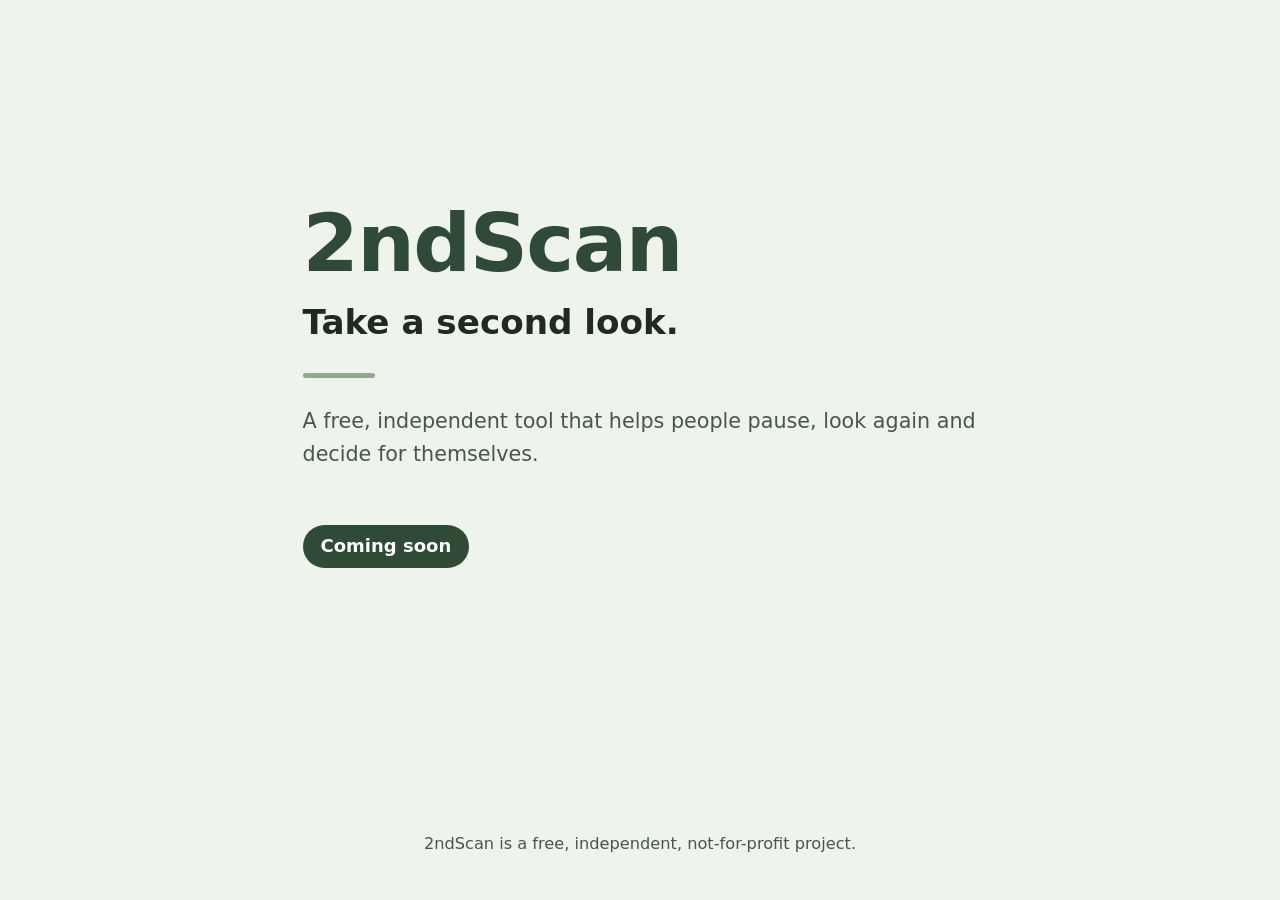
==== index.html @ 1ac36792 "Add 2ndScan holding page Simple accessible holding page, 404 page and GitHub Pages config (CNAME for" ====
<!doctype html>
<html lang="en">
<head>
  <meta charset="utf-8">
  <meta name="viewport" content="width=device-width, initial-scale=1">
  <title>2ndScan: Take a second look</title>
  <meta name="description" content="A free, independent tool that helps people pause, look again and decide for themselves.">
  <link rel="stylesheet" href="/assets/style.css">
</head>
<body>
  <main>
    <h1 class="brand">2ndScan</h1>
    <p class="tagline">Take a second look.</p>
    <p class="intro">A free, independent tool that helps people pause, look again and decide for themselves.</p>
    <p class="badge">Coming soon</p>
  </main>
  <footer>
    <p>2ndScan is a free, independent, not-for-profit project.</p>
  </footer>
</body>
</html>
---- assets/style.css ----
:root {
  --sage: #8fa98f;
  --sage-light: #eef3ec;
  --sage-dark: #2f4a35;
  --text: #1f2a22;
  --muted: #47574b;
}

* { box-sizing: border-box; }

html { font-size: 112.5%; }

body {
  margin: 0;
  min-height: 100vh;
  display: flex;
  flex-direction: column;
  background: var(--sage-light);
  color: var(--text);
  font-family: system-ui, -apple-system, "Segoe UI", Roboto, Helvetica, Arial, sans-serif;
  line-height: 1.6;
}

main {
  flex: 1;
  display: flex;
  flex-direction: column;
  justify-content: center;
  width: 100%;
  max-width: 40rem;
  margin: 0 auto;
  padding: 3rem 1.25rem;
}

.brand {
  margin: 0 0 0.5rem;
  font-size: clamp(2.75rem, 10vw, 4.5rem);
  line-height: 1.05;
  letter-spacing: -0.02em;
  color: var(--sage-dark);
}

.tagline {
  margin: 0 0 1.5rem;
  font-size: clamp(1.4rem, 5vw, 1.9rem);
  font-weight: 600;
  color: var(--text);
}

.tagline::after {
  content: "";
  display: block;
  width: 4rem;
  height: 0.3rem;
  margin-top: 1.25rem;
  border-radius: 1rem;
  background: var(--sage);
}

.intro { margin: 0 0 2rem; font-size: 1.15rem; color: var(--muted); }

.badge {
  display: inline-block;
  align-self: flex-start;
  padding: 0.4rem 1rem;
  border-radius: 2rem;
  background: var(--sage-dark);
  color: #fff;
  font-weight: 600;
}

a { color: var(--sage-dark); text-underline-offset: 0.2em; }
a:focus-visible { outline: 3px solid var(--sage-dark); outline-offset: 3px; }

footer {
  padding: 1.5rem 1.25rem;
  text-align: center;
  font-size: 0.9rem;
  color: var(--muted);
}
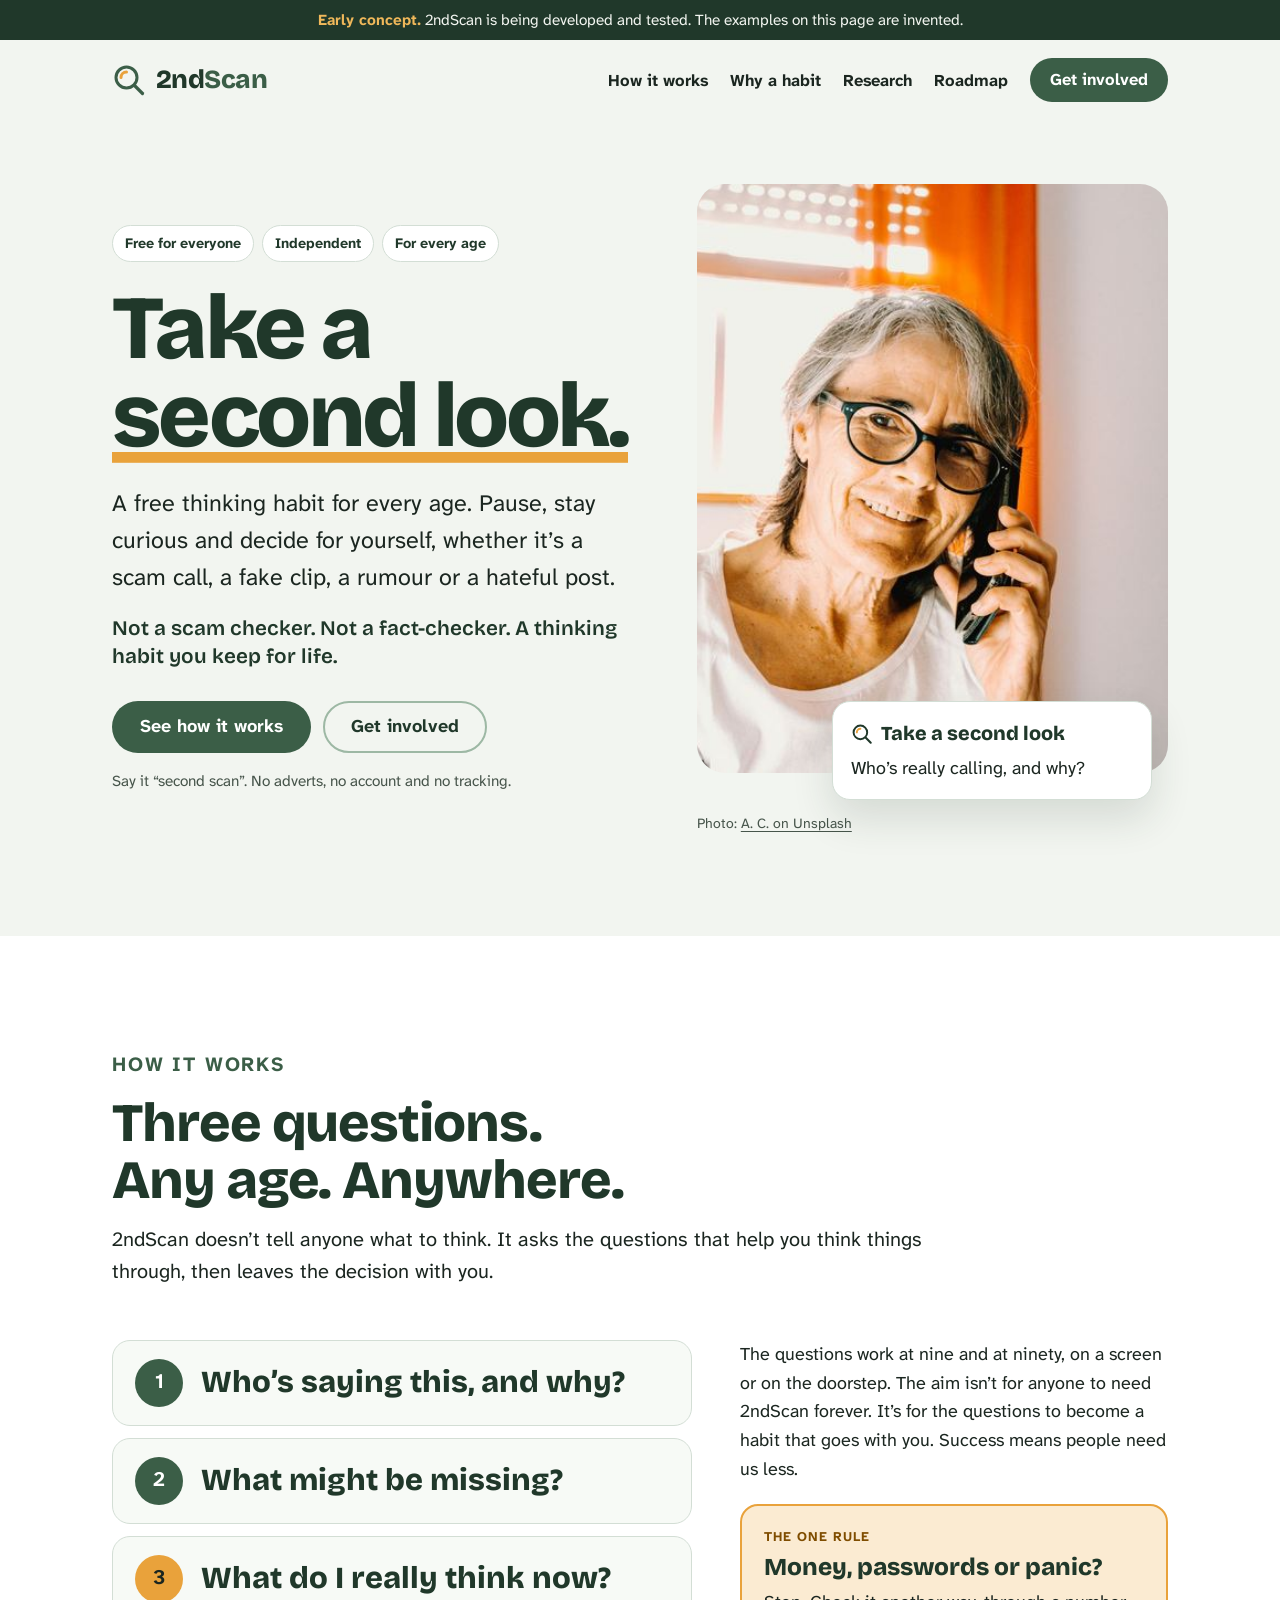
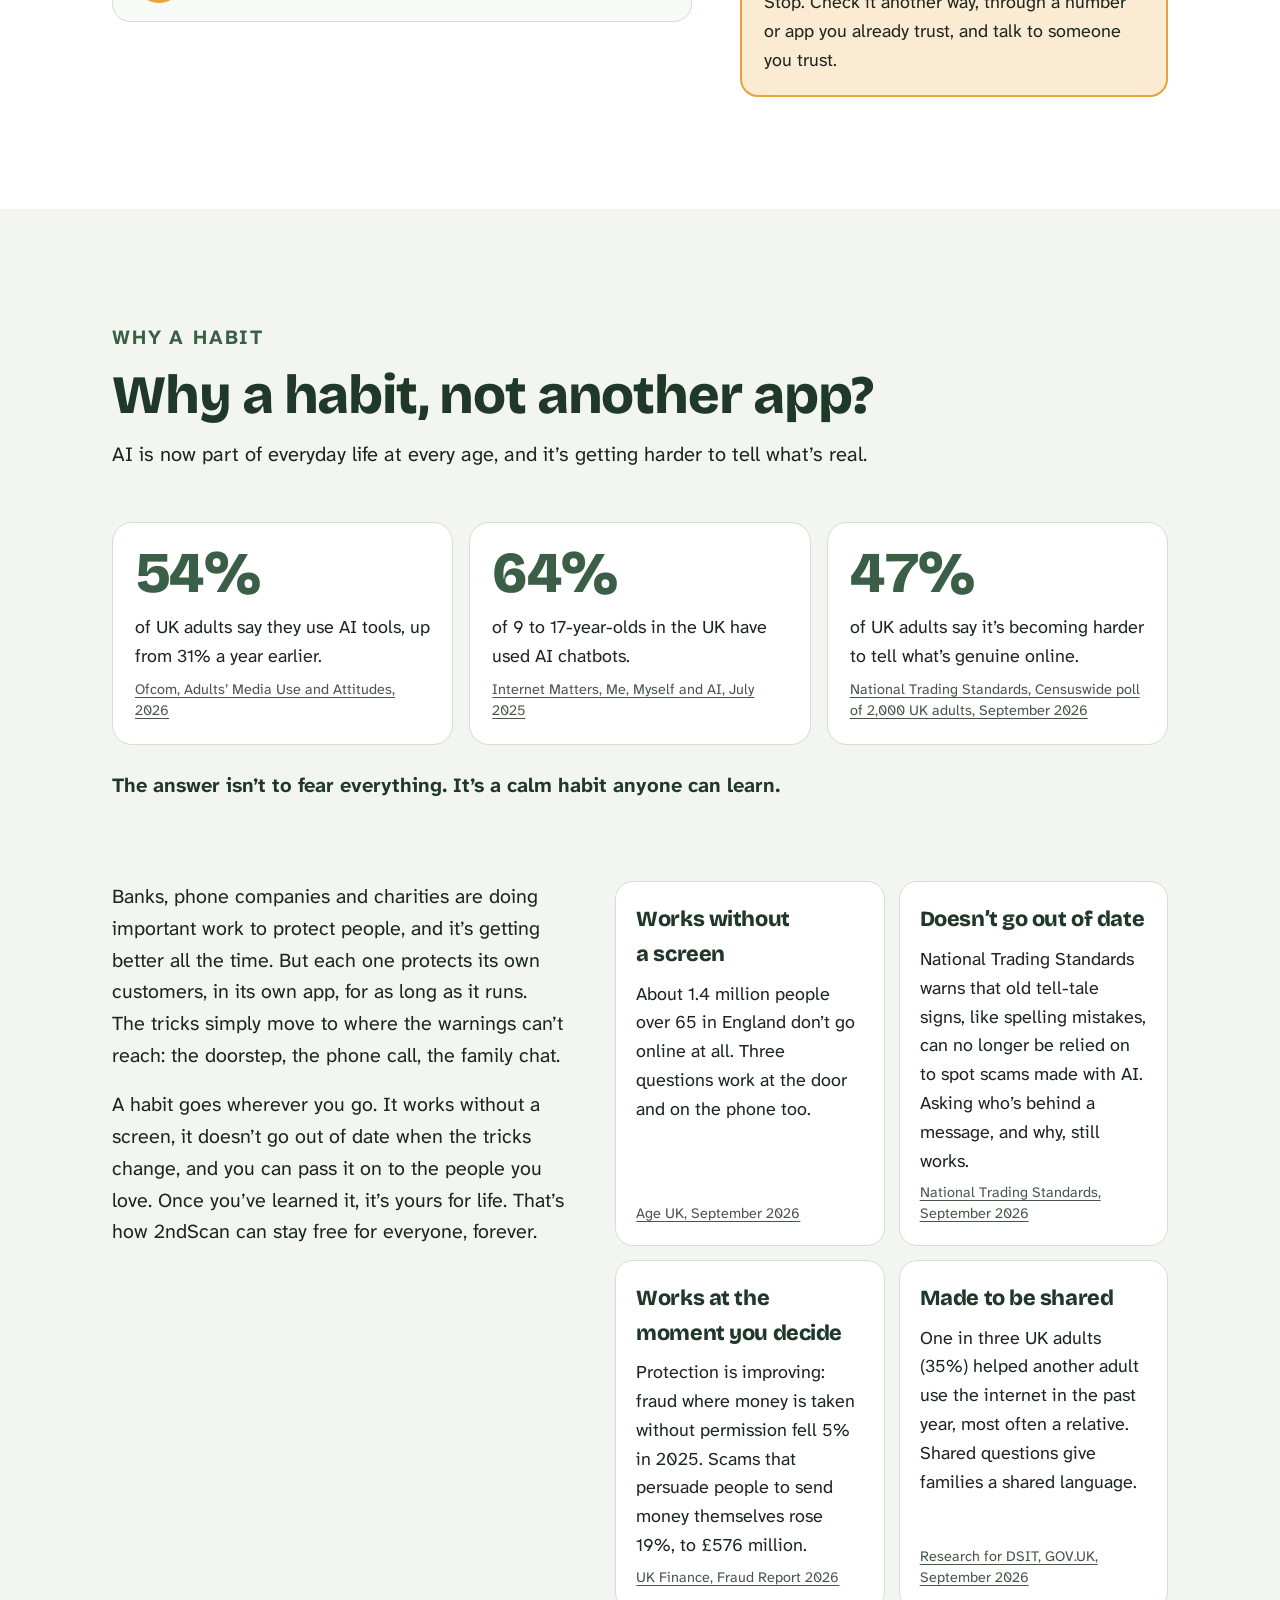
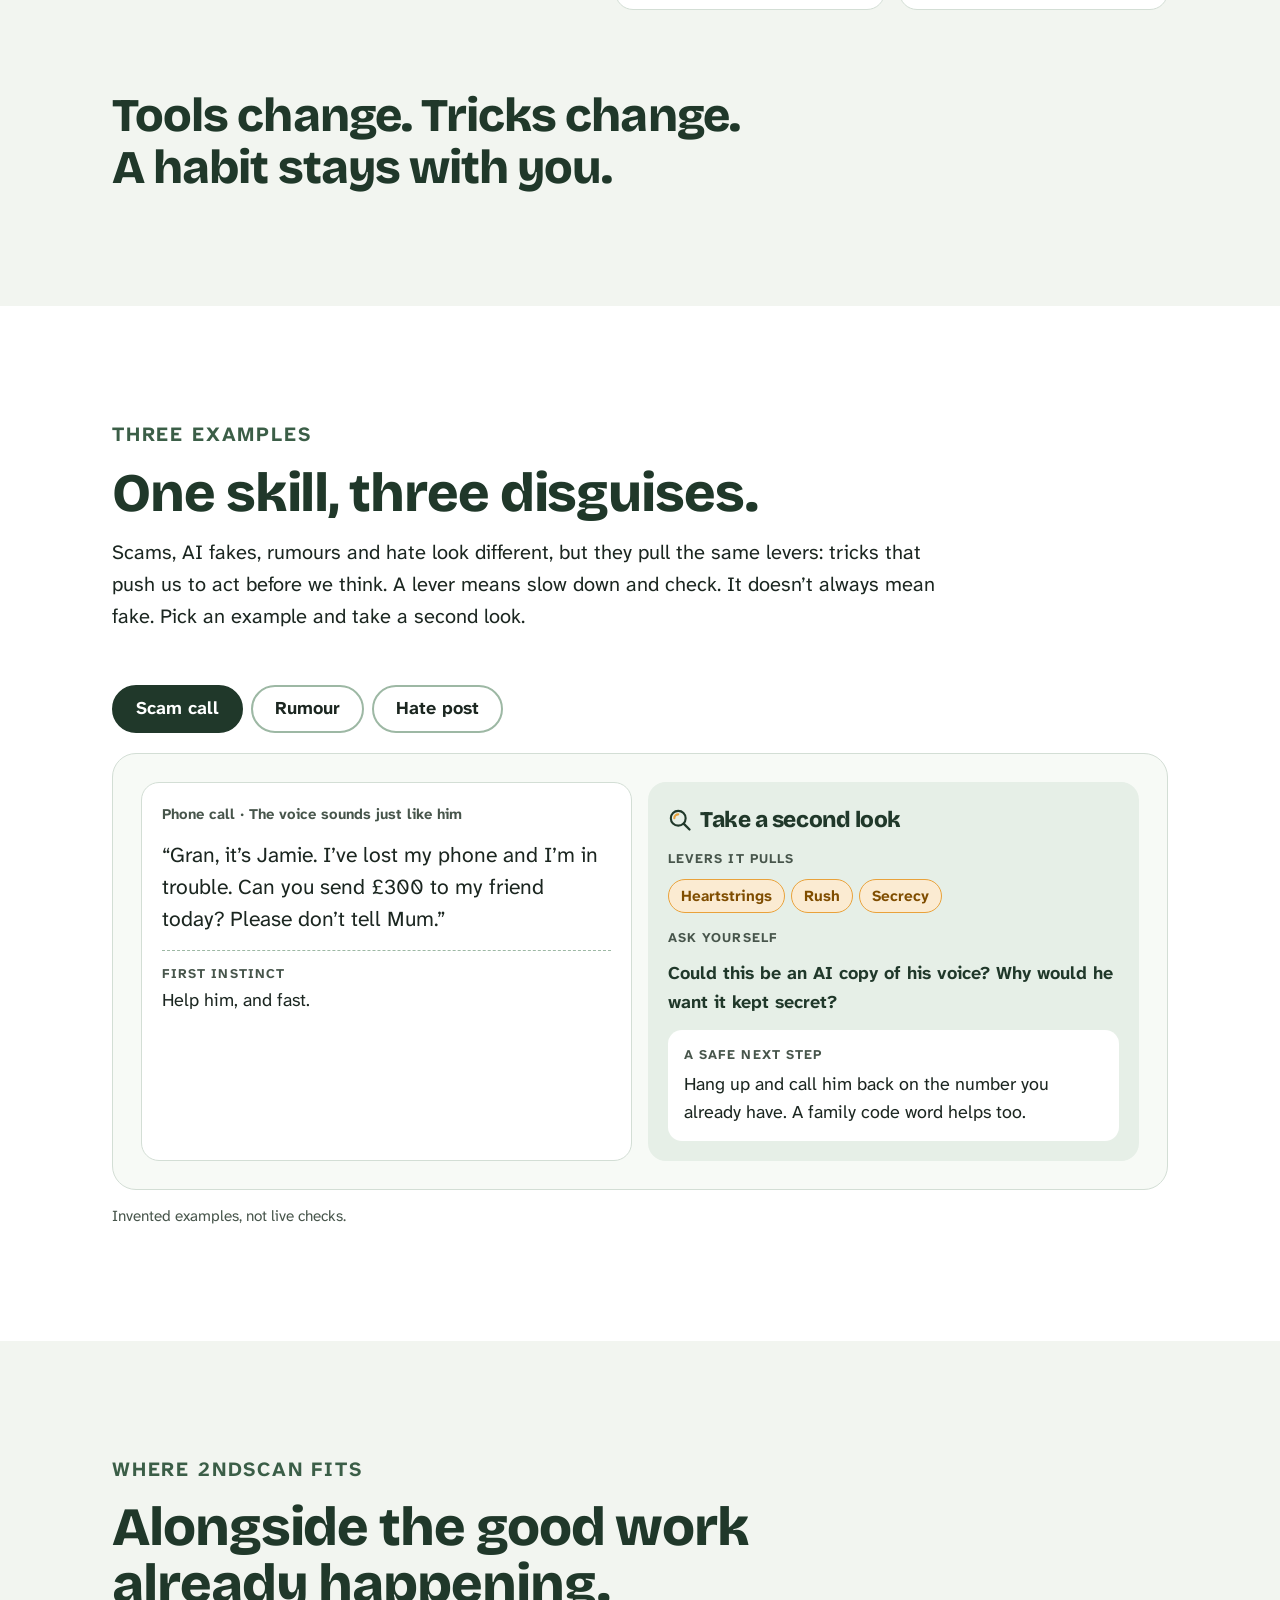
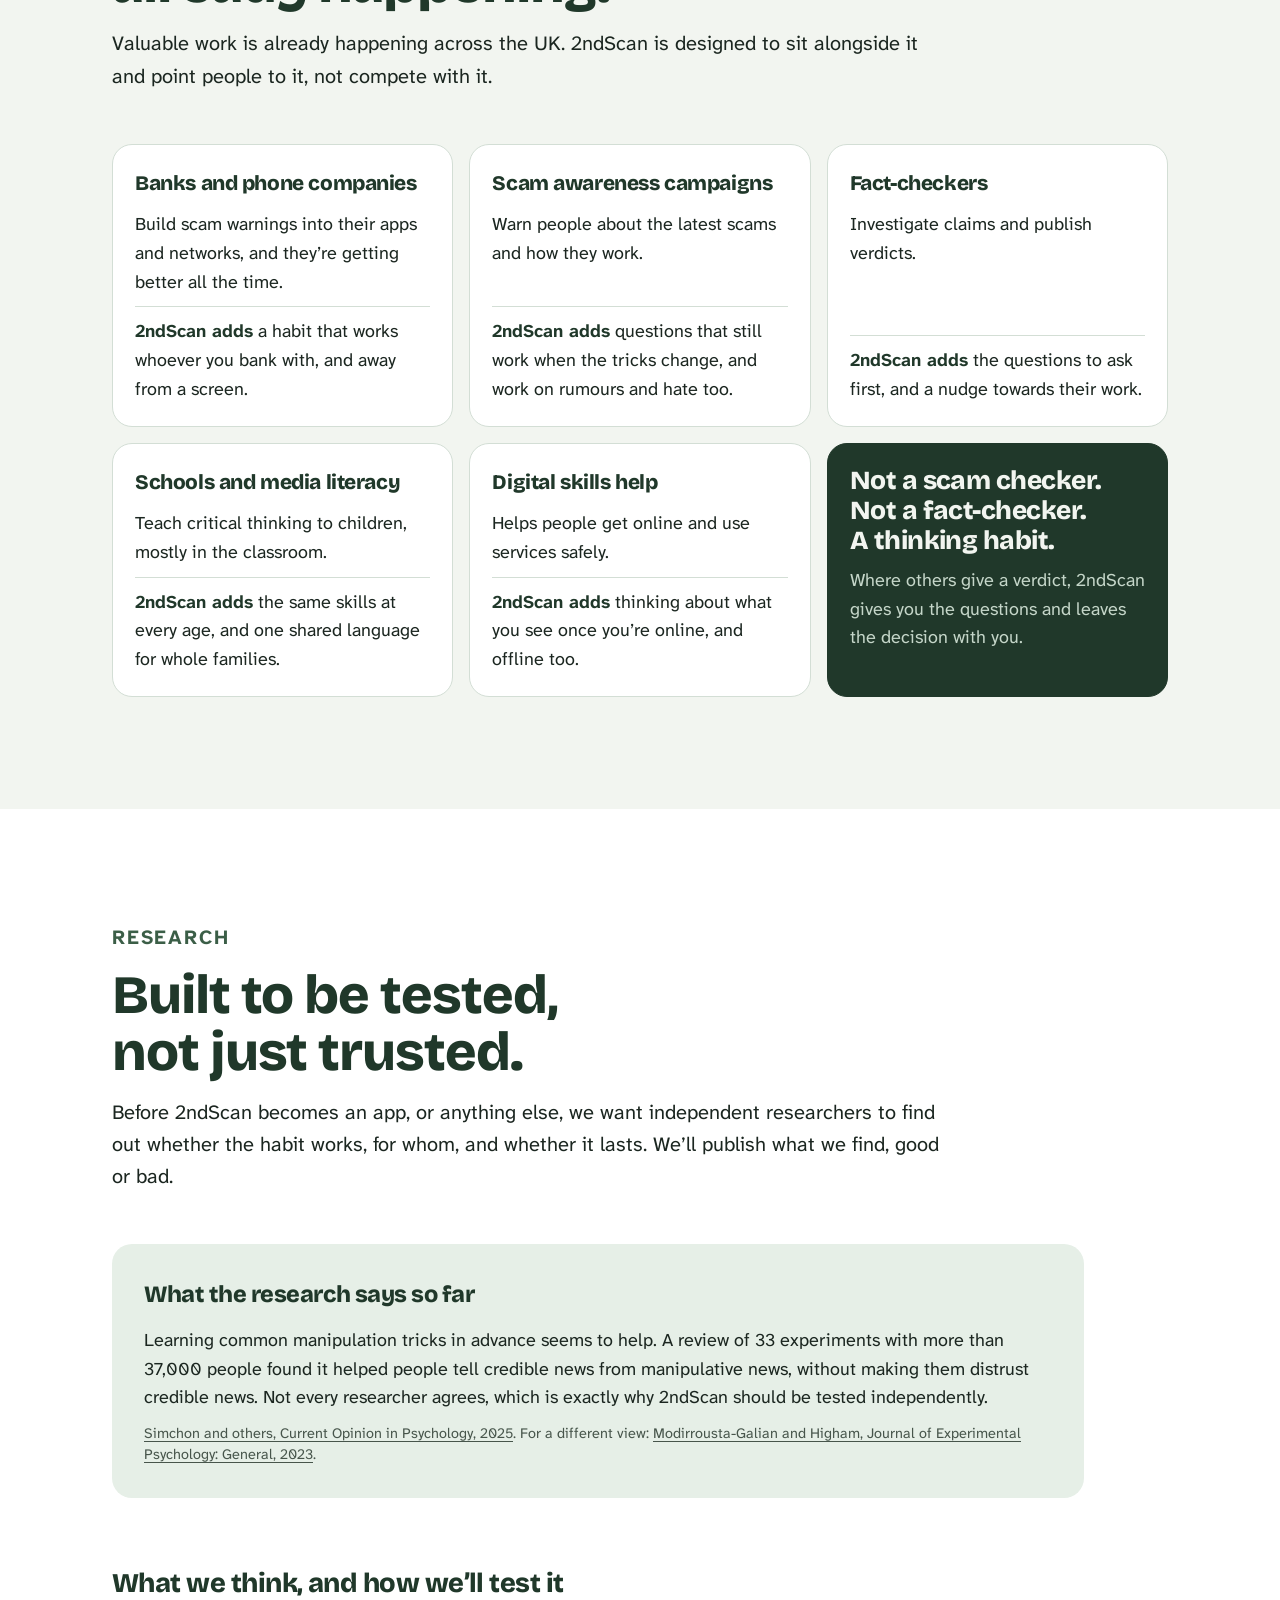
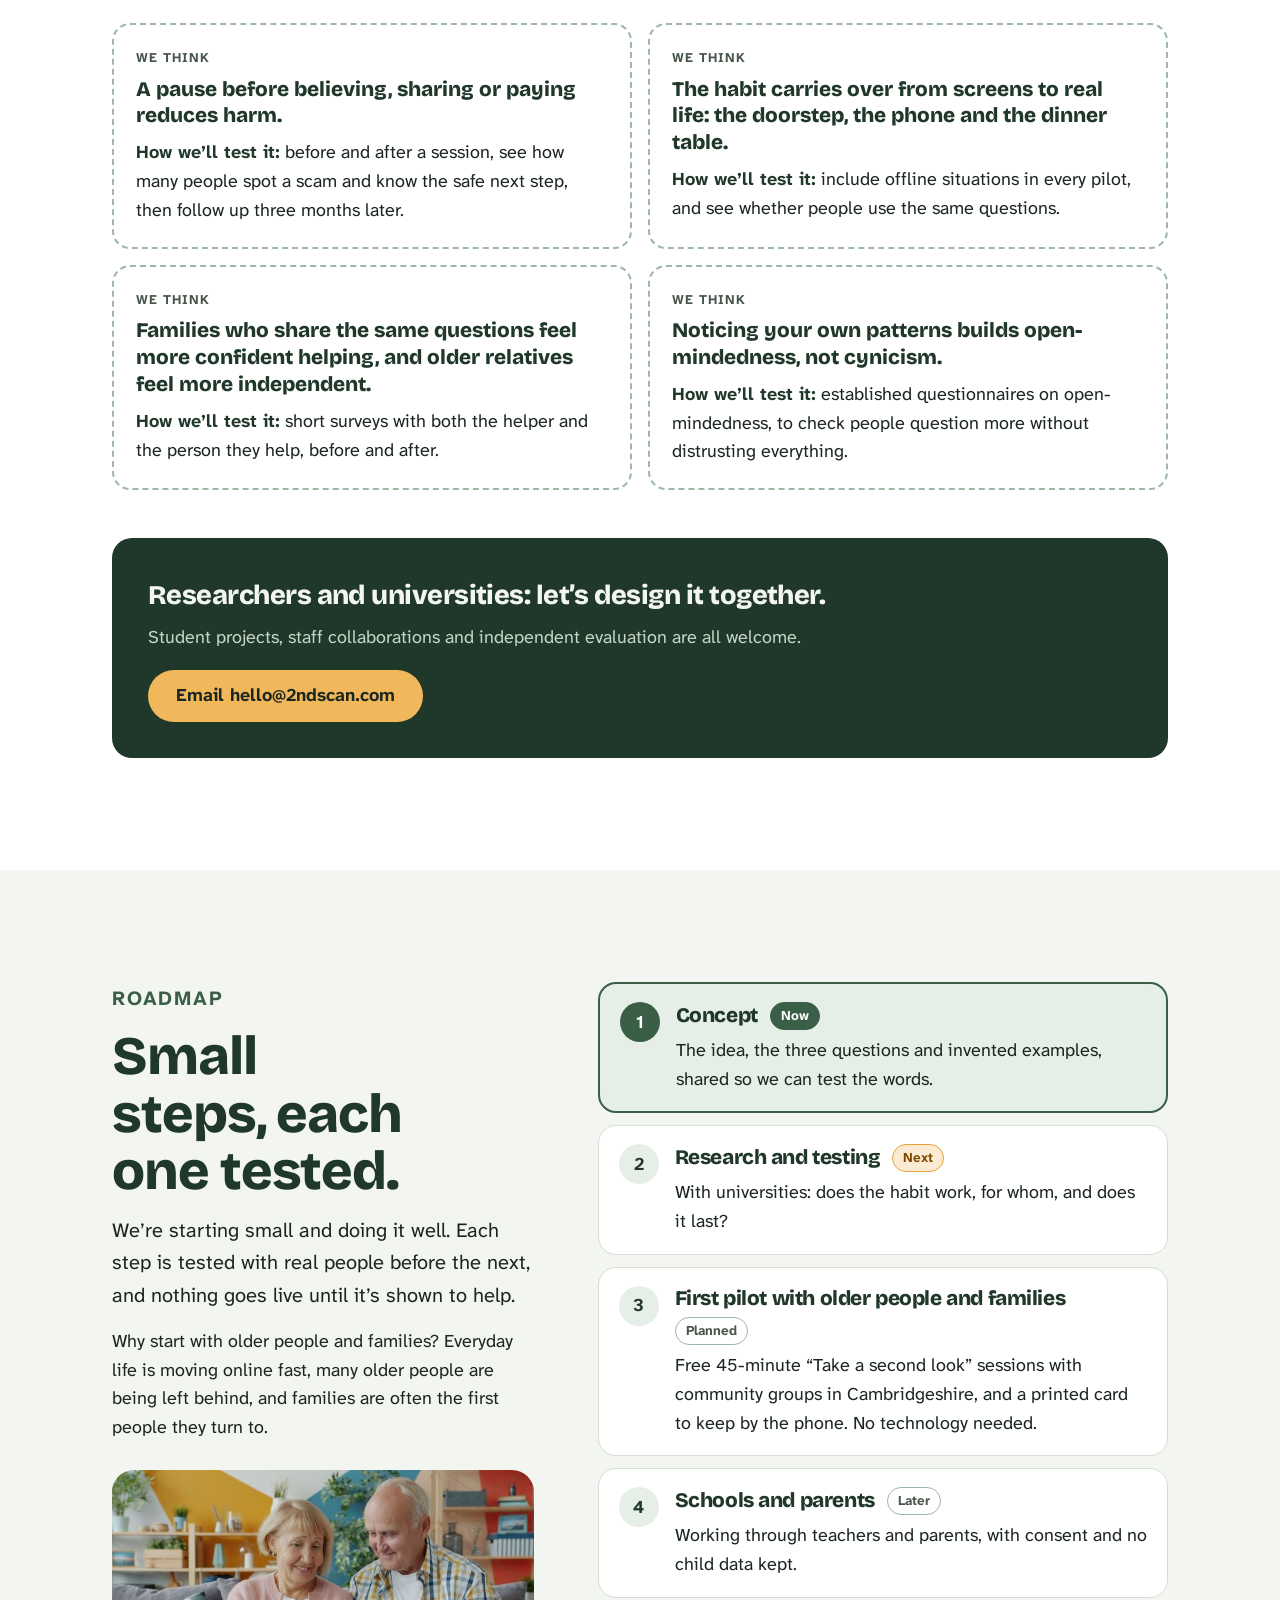
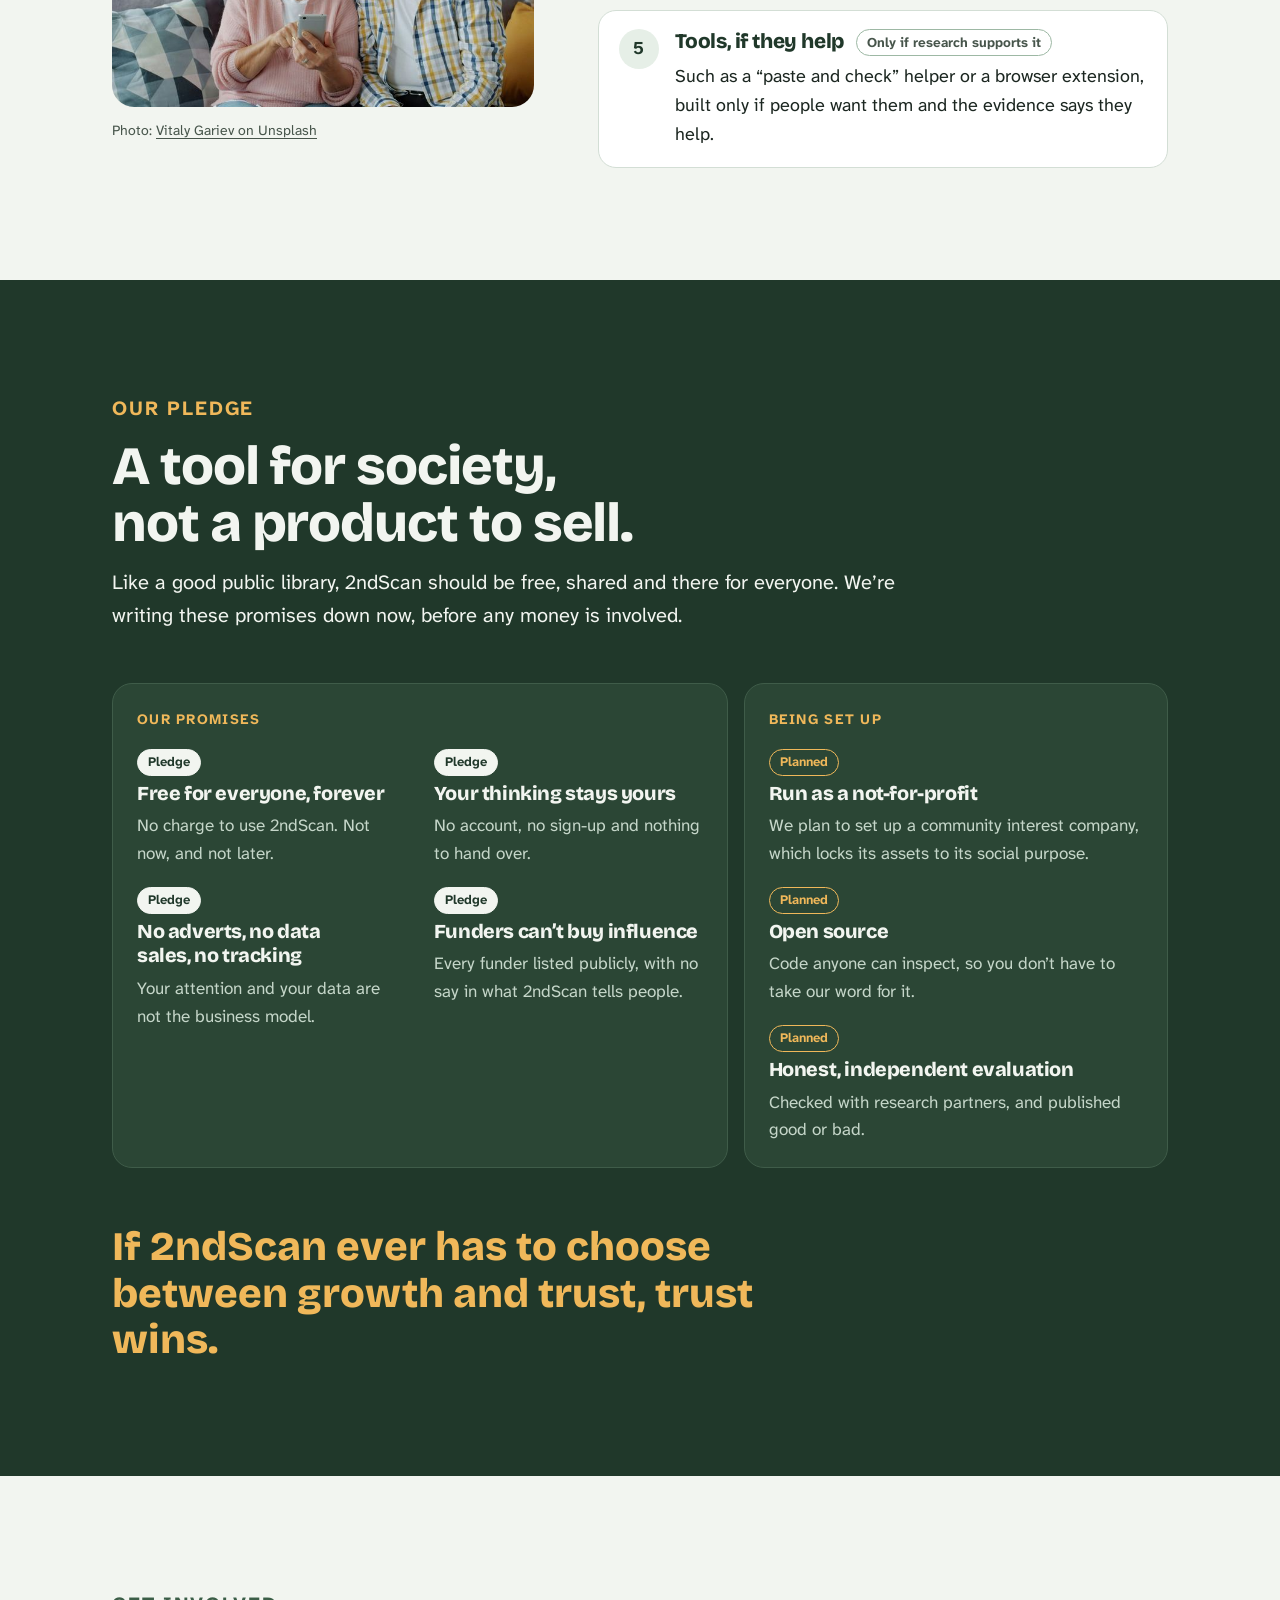
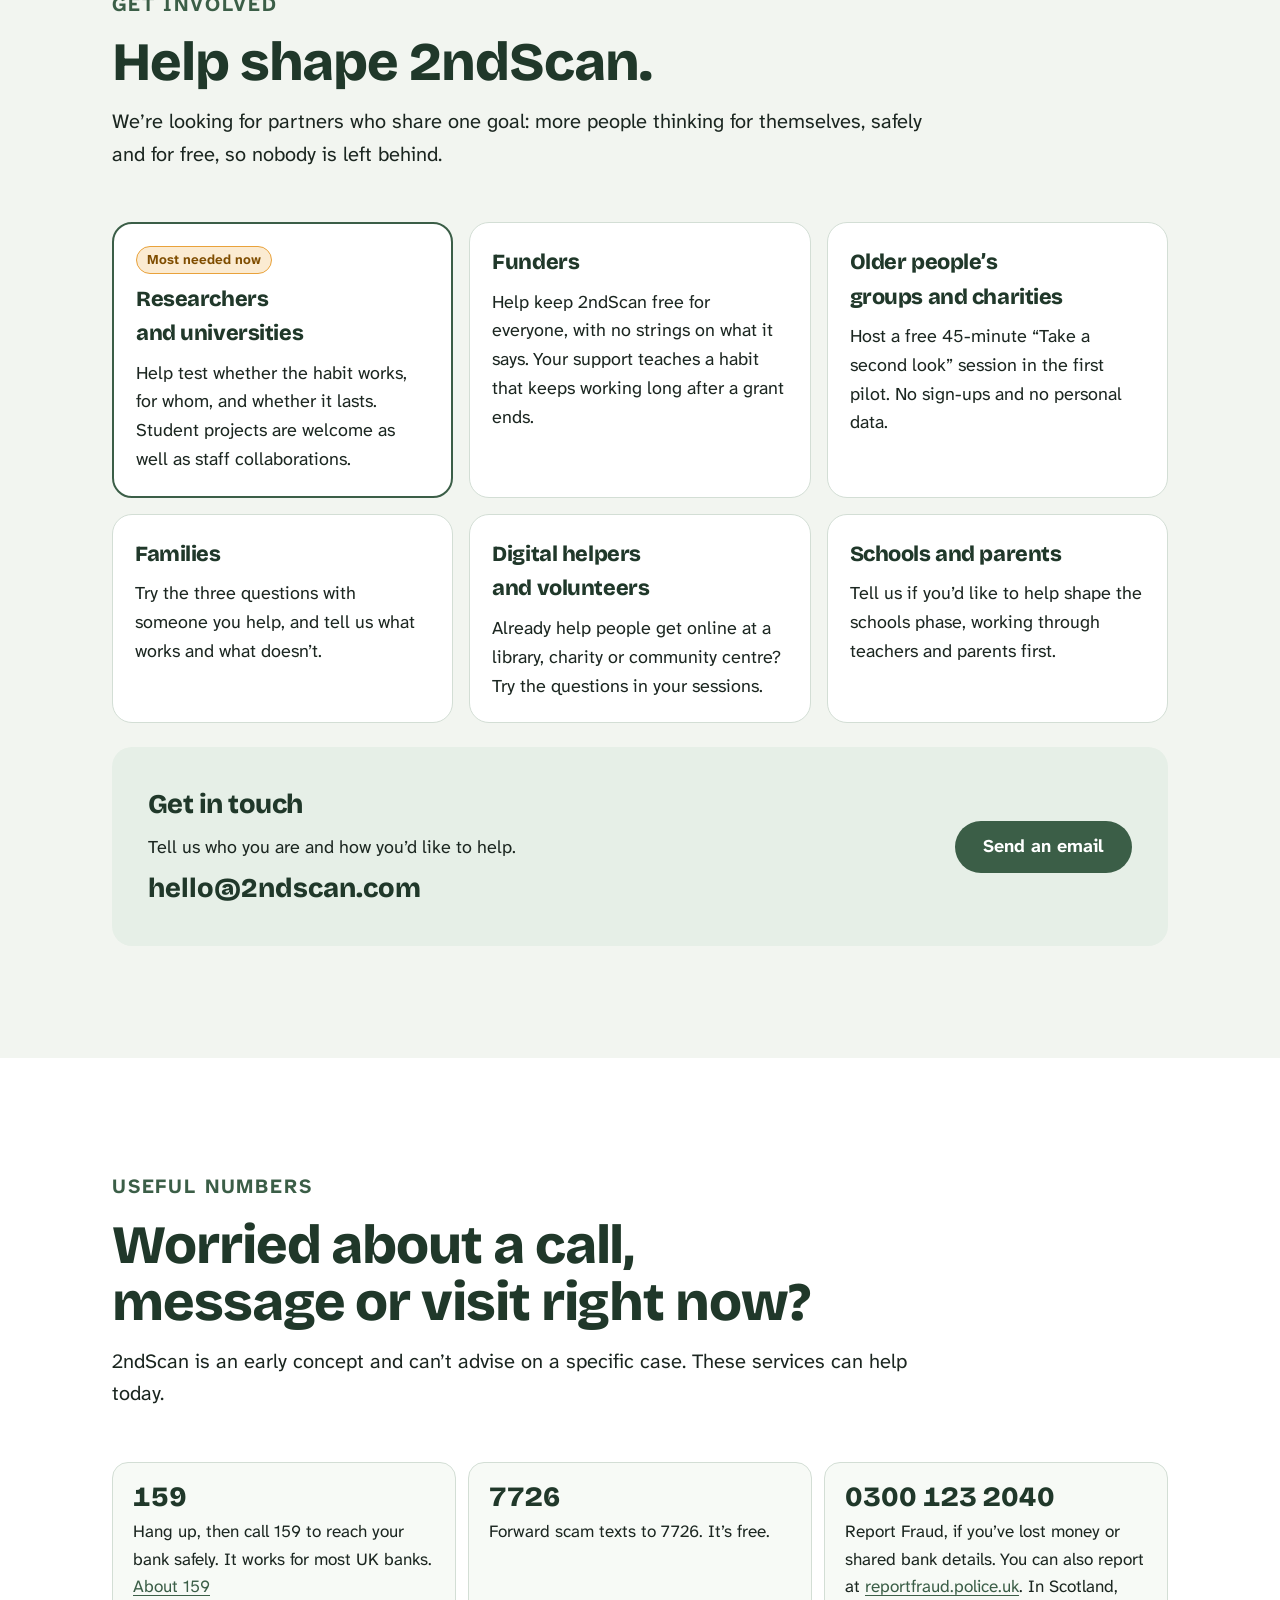
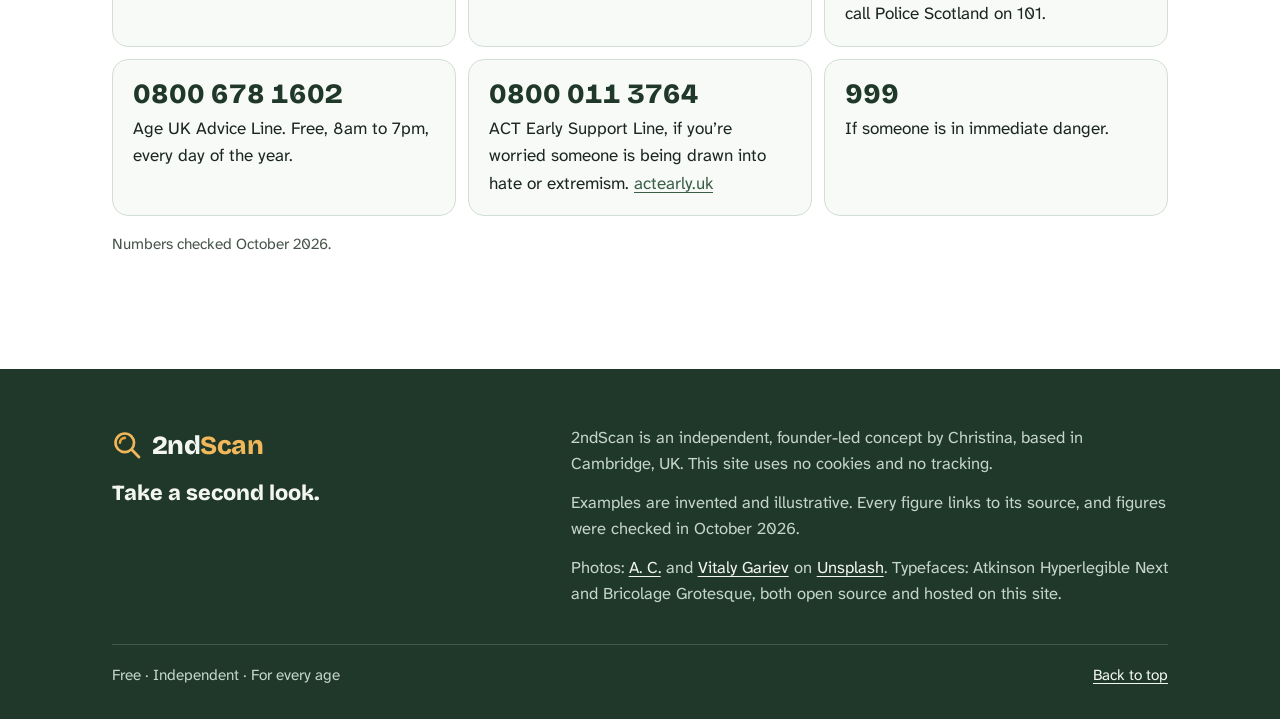
==== commit c7cd9c9e: "Build the 2ndScan landing page Ten sections in the agreed order: hero, the three questions, why a ha" ====
--- a/index.html
+++ b/index.html
@@ -1,21 +1,542 @@
 <!doctype html>
-<html lang="en">
+<html lang="en-GB">
 <head>
   <meta charset="utf-8">
   <meta name="viewport" content="width=device-width, initial-scale=1">
   <title>2ndScan: Take a second look</title>
-  <meta name="description" content="A free, independent tool that helps people pause, look again and decide for themselves.">
-  <link rel="stylesheet" href="/assets/style.css">
+  <meta name="description" content="2ndScan is a free, independent thinking habit for every age: three questions that help you pause, look again and decide for yourself, whether it’s a scam call, a fake clip, a rumour or a hateful post.">
+  <link rel="canonical" href="https://2ndscan.com/">
+  <meta name="theme-color" content="#20382a">
+  <meta property="og:type" content="website">
+  <meta property="og:url" content="https://2ndscan.com/">
+  <meta property="og:title" content="2ndScan: Take a second look">
+  <meta property="og:description" content="A free thinking habit for every age. Three questions that work on the phone, at the door and online.">
+  <meta property="og:image" content="https://2ndscan.com/assets/img/hero-1400.jpg">
+  <meta name="twitter:card" content="summary_large_image">
+  <link rel="icon" href="assets/favicon.svg" type="image/svg+xml">
+  <link rel="preload" href="assets/fonts/bricolage-grotesque-800.woff2" as="font" type="font/woff2" crossorigin>
+  <link rel="preload" href="assets/fonts/atkinson-hyperlegible-next-400.woff2" as="font" type="font/woff2" crossorigin>
+  <link rel="stylesheet" href="assets/style.css">
 </head>
-<body>
-  <main>
-    <h1 class="brand">2ndScan</h1>
-    <p class="tagline">Take a second look.</p>
-    <p class="intro">A free, independent tool that helps people pause, look again and decide for themselves.</p>
-    <p class="badge">Coming soon</p>
+<body id="top">
+  <a class="skip-link" href="#main">Skip to content</a>
+
+  <div class="notice">
+    <div class="wrap">
+      <p><strong>Early concept.</strong> 2ndScan is being developed and tested. The examples on this page are invented.</p>
+    </div>
+  </div>
+
+  <header class="site-header">
+    <div class="wrap">
+      <a class="brand" href="#top" aria-label="2ndScan, back to top">
+        <svg class="logo" width="34" height="34" viewBox="0 0 34 34" fill="none" aria-hidden="true"><circle cx="14.5" cy="14.5" r="10.5" stroke="currentColor" stroke-width="3"/><path d="M22.5 22.5L30.5 30.5" stroke="currentColor" stroke-width="3.2" stroke-linecap="round"/><path class="logo-arc" d="M9 14.5a5.5 5.5 0 0 1 5.5-5.5" stroke-width="3" stroke-linecap="round"/></svg>
+        <span class="wordmark">2nd<span>Scan</span></span>
+      </a>
+      <nav class="site-nav" aria-label="Main">
+        <ul>
+          <li class="nav-hide"><a href="#how">How it works</a></li>
+          <li class="nav-hide"><a href="#why">Why a habit</a></li>
+          <li class="nav-hide"><a href="#research">Research</a></li>
+          <li class="nav-hide"><a href="#roadmap">Roadmap</a></li>
+          <li><a class="btn btn-primary btn-small" href="#get-involved">Get involved</a></li>
+        </ul>
+      </nav>
+    </div>
+  </header>
+
+  <main id="main">
+
+    <!-- Hero -->
+    <section class="hero" aria-labelledby="hero-title">
+      <div class="wrap">
+        <div class="hero-text">
+          <ul class="pills" aria-label="About 2ndScan">
+            <li>Free for everyone</li>
+            <li>Independent</li>
+            <li>For every age</li>
+          </ul>
+          <h1 id="hero-title">Take a <span class="mark">second look.</span></h1>
+          <p class="lead">A free thinking habit for every age. Pause, stay curious and decide for yourself, whether it’s a scam call, a fake clip, a rumour or a hateful post.</p>
+          <p class="hero-tag">Not a scam checker. Not a fact-checker. A thinking habit you keep for life.</p>
+          <div class="actions">
+            <a class="btn btn-primary" href="#how">See how it works</a>
+            <a class="btn btn-secondary" href="#get-involved">Get involved</a>
+          </div>
+          <p class="fineprint">Say it “second scan”. No adverts, no account and no tracking.</p>
+        </div>
+        <figure class="hero-figure">
+          <img src="assets/img/hero-1400.jpg" srcset="assets/img/hero-800.jpg 800w, assets/img/hero-1400.jpg 1400w" sizes="(max-width: 899px) 100vw, 520px" width="1400" height="933" alt="An older woman in glasses, smiling as she talks on her mobile phone at home." fetchpriority="high">
+          <div class="hero-card">
+            <p class="card-title"><svg width="22" height="22" viewBox="0 0 34 34" fill="none" aria-hidden="true"><circle cx="14.5" cy="14.5" r="10.5" stroke="currentColor" stroke-width="3"/><path d="M22.5 22.5L30.5 30.5" stroke="currentColor" stroke-width="3.2" stroke-linecap="round"/><path class="logo-arc" d="M9 14.5a5.5 5.5 0 0 1 5.5-5.5" stroke-width="3" stroke-linecap="round"/></svg>Take a second look</p>
+            <p>Who’s really calling, and why?</p>
+          </div>
+          <figcaption class="credit">Photo: <a href="https://unsplash.com/photos/f5uc9of5eak">A. C. on Unsplash</a></figcaption>
+        </figure>
+      </div>
+    </section>
+
+    <!-- How it works -->
+    <section class="band band-surface" id="how" aria-labelledby="how-title">
+      <div class="wrap">
+        <div class="section-head">
+          <p class="eyebrow">How it works</p>
+          <h2 id="how-title">Three questions. Any age. Anywhere.</h2>
+          <p>2ndScan doesn’t tell anyone what to think. It asks the questions that help you think things through, then leaves the decision with you.</p>
+        </div>
+        <div class="how-grid">
+          <ol class="questions" role="list">
+            <li>Who’s saying this, and why?</li>
+            <li>What might be missing?</li>
+            <li>What do I really think now?</li>
+          </ol>
+          <div class="how-side">
+            <p>The questions work at nine and at ninety, on a screen or on the doorstep. The aim isn’t for anyone to need 2ndScan forever. It’s for the questions to become a habit that goes with you. Success means people need us less.</p>
+            <aside class="rule" aria-label="The one rule">
+              <p class="label">The one rule</p>
+              <p class="rule-q">Money, passwords or panic?</p>
+              <p>Stop. Check it another way, through a number or app you already trust, and talk to someone you trust.</p>
+            </aside>
+          </div>
+        </div>
+      </div>
+    </section>
+
+    <!-- Why a habit -->
+    <section class="band" id="why" aria-labelledby="why-title">
+      <div class="wrap">
+        <div class="section-head">
+          <p class="eyebrow">Why a habit</p>
+          <h2 id="why-title">Why a habit, not another app?</h2>
+          <p>AI is now part of everyday life at every age, and it’s getting harder to tell what’s real.</p>
+        </div>
+
+        <ul class="stats" aria-label="Things are changing fast">
+          <li class="stat">
+            <p class="stat-num">54%</p>
+            <p>of UK adults say they use AI tools, up from 31% a year earlier.</p>
+            <p class="source"><a href="https://www.ofcom.org.uk/media-use-and-attitudes/media-habits-adults/passive-social-media-use-ai-companionship-and-online-side-hustles-uk-adults-media-and-online-lives-revealed">Ofcom, Adults’ Media Use and Attitudes, 2026</a></p>
+          </li>
+          <li class="stat">
+            <p class="stat-num">64%</p>
+            <p>of 9 to 17-year-olds in the UK have used AI chatbots.</p>
+            <p class="source"><a href="https://www.internetmatters.org/hub/research/me-myself-and-ai-chatbot-research/">Internet Matters, Me, Myself and AI, July 2025</a></p>
+          </li>
+          <li class="stat">
+            <p class="stat-num">47%</p>
+            <p>of UK adults say it’s becoming harder to tell what’s genuine online.</p>
+            <p class="source"><a href="https://www.expressandstar.com/uk-news/ai-leaves-quarter-of-uk-adults-overwhelmed-by-sophistication-of-scams-9226986">National Trading Standards, Censuswide poll of 2,000 UK adults, September 2026</a></p>
+          </li>
+        </ul>
+        <p class="calm">The answer isn’t to fear everything. It’s a calm habit anyone can learn.</p>
+
+        <div class="why-grid">
+          <div class="why-text">
+            <p>Banks, phone companies and charities are doing important work to protect people, and it’s getting better all the time. But each one protects its own customers, in its own app, for as long as it runs. The tricks simply move to where the warnings can’t reach: the doorstep, the phone call, the family chat.</p>
+            <p>A habit goes wherever you go. It works without a screen, it doesn’t go out of date when the tricks change, and you can pass it on to the people you love. Once you’ve learned it, it’s yours for life. That’s how 2ndScan can stay free for everyone, forever.</p>
+          </div>
+          <ul class="reasons">
+            <li class="reason">
+              <h3>Works without a screen</h3>
+              <p>About 1.4 million people over 65 in England don’t go online at all. Three questions work at the door and on the phone too.</p>
+              <p class="source"><a href="https://www.ageuk.org.uk/latest-press/articles/age-uk-unveils-ground-breaking-analysis-of-where-our-older-population-is-on-the-digital-inclusion-spectrum-and-calls-on-the-government-to-get-digital-done-right/">Age UK, September 2026</a></p>
+            </li>
+            <li class="reason">
+              <h3>Doesn’t go out of date</h3>
+              <p>National Trading Standards warns that old tell-tale signs, like spelling mistakes, can no longer be relied on to spot scams made with AI. Asking who’s behind a message, and why, still works.</p>
+              <p class="source"><a href="https://www.expressandstar.com/uk-news/ai-leaves-quarter-of-uk-adults-overwhelmed-by-sophistication-of-scams-9226986">National Trading Standards, September 2026</a></p>
+            </li>
+            <li class="reason">
+              <h3>Works at the moment you decide</h3>
+              <p>Protection is improving: fraud where money is taken without permission fell 5% in 2025. Scams that persuade people to send money themselves rose 19%, to £576 million.</p>
+              <p class="source"><a href="https://www.ukfinance.org.uk/system/files/2026-06/UK%20Finance%20Fraud%20Report%202026.pdf">UK Finance, Fraud Report 2026</a></p>
+            </li>
+            <li class="reason">
+              <h3>Made to be shared</h3>
+              <p>One in three UK adults (35%) helped another adult use the internet in the past year, most often a relative. Shared questions give families a shared language.</p>
+              <p class="source"><a href="https://www.gov.uk/government/publications/how-people-are-helped-online-informal-and-proxy-digital-support">Research for DSIT, GOV.UK, September 2026</a></p>
+            </li>
+          </ul>
+        </div>
+
+        <p class="pull">Tools change. Tricks change.<br>A habit stays with you.</p>
+      </div>
+    </section>
+
+    <!-- One skill, three disguises -->
+    <section class="band band-surface" id="examples" aria-labelledby="examples-title">
+      <div class="wrap">
+        <div class="section-head">
+          <p class="eyebrow">Three examples</p>
+          <h2 id="examples-title">One skill, three disguises.</h2>
+          <p>Scams, AI fakes, rumours and hate look different, but they pull the same levers: tricks that push us to act before we think. A lever means slow down and check. It doesn’t always mean fake. Pick an example and take a second look.</p>
+        </div>
+
+        <fieldset class="disguise">
+          <legend class="sr-only">Choose an example</legend>
+          <input class="sr-only" type="radio" name="disguise" id="d-scam" checked>
+          <input class="sr-only" type="radio" name="disguise" id="d-rumour">
+          <input class="sr-only" type="radio" name="disguise" id="d-hate">
+          <div class="disguise-tabs">
+            <label for="d-scam">Scam call</label>
+            <label for="d-rumour">Rumour</label>
+            <label for="d-hate">Hate post</label>
+          </div>
+
+          <div class="disguise-panels">
+            <div class="disguise-panel" id="p-scam">
+              <div class="msg">
+                <p class="msg-where">Phone call · The voice sounds just like him</p>
+                <blockquote class="msg-body"><p>“Gran, it’s Jamie. I’ve lost my phone and I’m in trouble. Can you send £300 to my friend today? Please don’t tell Mum.”</p></blockquote>
+                <p class="instinct"><span class="label">First instinct</span> Help him, and fast.</p>
+              </div>
+              <div class="look">
+                <h3 class="look-title"><svg width="24" height="24" viewBox="0 0 34 34" fill="none" aria-hidden="true"><circle cx="14.5" cy="14.5" r="10.5" stroke="currentColor" stroke-width="3"/><path d="M22.5 22.5L30.5 30.5" stroke="currentColor" stroke-width="3.2" stroke-linecap="round"/><path class="logo-arc" d="M9 14.5a5.5 5.5 0 0 1 5.5-5.5" stroke-width="3" stroke-linecap="round"/></svg>Take a second look</h3>
+                <p class="label">Levers it pulls</p>
+                <ul class="chips">
+                  <li>Heartstrings</li>
+                  <li>Rush</li>
+                  <li>Secrecy</li>
+                </ul>
+                <p class="label">Ask yourself</p>
+                <p class="look-q">Could this be an AI copy of his voice? Why would he want it kept secret?</p>
+                <div class="next-step">
+                  <p class="label">A safe next step</p>
+                  <p>Hang up and call him back on the number you already have. A family code word helps too.</p>
+                </div>
+              </div>
+            </div>
+
+            <div class="disguise-panel" id="p-rumour">
+              <div class="msg">
+                <p class="msg-where">Family group chat · Forwarded many times</p>
+                <blockquote class="msg-body"><p>“SHARE before they delete this! Doctors don’t want you to know about this one simple cure.”</p></blockquote>
+                <p class="instinct"><span class="label">First instinct</span> Warn everyone I know.</p>
+              </div>
+              <div class="look">
+                <h3 class="look-title"><svg width="24" height="24" viewBox="0 0 34 34" fill="none" aria-hidden="true"><circle cx="14.5" cy="14.5" r="10.5" stroke="currentColor" stroke-width="3"/><path d="M22.5 22.5L30.5 30.5" stroke="currentColor" stroke-width="3.2" stroke-linecap="round"/><path class="logo-arc" d="M9 14.5a5.5 5.5 0 0 1 5.5-5.5" stroke-width="3" stroke-linecap="round"/></svg>Take a second look</h3>
+                <p class="label">Levers it pulls</p>
+                <ul class="chips">
+                  <li>Rush</li>
+                  <li>Too good to be true</li>
+                  <li>Only you know the truth</li>
+                </ul>
+                <p class="label">Ask yourself</p>
+                <p class="look-q">Where’s the evidence, and who’s behind it? Who gains if I share it?</p>
+                <div class="next-step">
+                  <p class="label">A safe next step</p>
+                  <p>Don’t share it yet. Ask a pharmacist or GP, or check the NHS website.</p>
+                </div>
+              </div>
+            </div>
+
+            <div class="disguise-panel" id="p-hate">
+              <div class="msg">
+                <p class="msg-where">Local community page · Shared 12,400 times</p>
+                <blockquote class="msg-body"><p>“BREAKING: Huge fire in the market square tonight. We all know who’s behind this. Share before they delete it!”</p></blockquote>
+                <p class="instinct"><span class="label">First instinct</span> Feel angry, and share it.</p>
+              </div>
+              <div class="look">
+                <h3 class="look-title"><svg width="24" height="24" viewBox="0 0 34 34" fill="none" aria-hidden="true"><circle cx="14.5" cy="14.5" r="10.5" stroke="currentColor" stroke-width="3"/><path d="M22.5 22.5L30.5 30.5" stroke="currentColor" stroke-width="3.2" stroke-linecap="round"/><path class="logo-arc" d="M9 14.5a5.5 5.5 0 0 1 5.5-5.5" stroke-width="3" stroke-linecap="round"/></svg>Take a second look</h3>
+                <p class="label">Levers it pulls</p>
+                <ul class="chips">
+                  <li>Us and them</li>
+                  <li>Fear</li>
+                  <li>Rush</li>
+                </ul>
+                <p class="label">Ask yourself</p>
+                <p class="look-q">Who exactly is “they”? Who benefits if I feel angry?</p>
+                <div class="next-step">
+                  <p class="label">A safe next step</p>
+                  <p>Don’t share yet. Check local news and police updates first.</p>
+                </div>
+              </div>
+            </div>
+          </div>
+        </fieldset>
+        <p class="note">Invented examples, not live checks.</p>
+      </div>
+    </section>
+
+    <!-- Where 2ndScan fits -->
+    <section class="band" id="fits" aria-labelledby="fits-title">
+      <div class="wrap">
+        <div class="section-head">
+          <p class="eyebrow">Where 2ndScan fits</p>
+          <h2 id="fits-title">Alongside the good work already happening.</h2>
+          <p>Valuable work is already happening across the UK. 2ndScan is designed to sit alongside it and point people to it, not compete with it.</p>
+        </div>
+        <ul class="fits">
+          <li class="fit">
+            <h3>Banks and phone companies</h3>
+            <p>Build scam warnings into their apps and networks, and they’re getting better all the time.</p>
+            <p class="adds"><strong>2ndScan adds</strong> a habit that works whoever you bank with, and away from a screen.</p>
+          </li>
+          <li class="fit">
+            <h3>Scam awareness campaigns</h3>
+            <p>Warn people about the latest scams and how they work.</p>
+            <p class="adds"><strong>2ndScan adds</strong> questions that still work when the tricks change, and work on rumours and hate too.</p>
+          </li>
+          <li class="fit">
+            <h3>Fact-checkers</h3>
+            <p>Investigate claims and publish verdicts.</p>
+            <p class="adds"><strong>2ndScan adds</strong> the questions to ask first, and a nudge towards their work.</p>
+          </li>
+          <li class="fit">
+            <h3>Schools and media literacy</h3>
+            <p>Teach critical thinking to children, mostly in the classroom.</p>
+            <p class="adds"><strong>2ndScan adds</strong> the same skills at every age, and one shared language for whole families.</p>
+          </li>
+          <li class="fit">
+            <h3>Digital skills help</h3>
+            <p>Helps people get online and use services safely.</p>
+            <p class="adds"><strong>2ndScan adds</strong> thinking about what you see once you’re online, and offline too.</p>
+          </li>
+          <li class="fit fit-dark">
+            <h3>Not a scam checker. Not a fact-checker. A thinking habit.</h3>
+            <p>Where others give a verdict, 2ndScan gives you the questions and leaves the decision with you.</p>
+          </li>
+        </ul>
+      </div>
+    </section>
+
+    <!-- Research -->
+    <section class="band band-surface" id="research" aria-labelledby="research-title">
+      <div class="wrap">
+        <div class="section-head">
+          <p class="eyebrow">Research</p>
+          <h2 id="research-title">Built to be tested, not just trusted.</h2>
+          <p>Before 2ndScan becomes an app, or anything else, we want independent researchers to find out whether the habit works, for whom, and whether it lasts. We’ll publish what we find, good or bad.</p>
+        </div>
+
+        <div class="evidence">
+          <h3>What the research says so far</h3>
+          <p>Learning common manipulation tricks in advance seems to help. A review of 33 experiments with more than 37,000 people found it helped people tell credible news from manipulative news, without making them distrust credible news. Not every researcher agrees, which is exactly why 2ndScan should be tested independently.</p>
+          <p class="source"><a href="https://research-information.bris.ac.uk/en/publications/a-signal-detection-theory-meta-analysis-of-psychological-inoculat/">Simchon and others, Current Opinion in Psychology, 2025</a>. For a different view: <a href="https://pubmed.ncbi.nlm.nih.gov/36996156/">Modirrousta-Galian and Higham, Journal of Experimental Psychology: General, 2023</a>.</p>
+        </div>
+
+        <h3 class="hyp-title">What we think, and how we’ll test it</h3>
+        <ul class="hypotheses">
+          <li class="hyp">
+            <p class="label">We think</p>
+            <h4>A pause before believing, sharing or paying reduces harm.</h4>
+            <p><strong>How we’ll test it:</strong> before and after a session, see how many people spot a scam and know the safe next step, then follow up three months later.</p>
+          </li>
+          <li class="hyp">
+            <p class="label">We think</p>
+            <h4>The habit carries over from screens to real life: the doorstep, the phone and the dinner table.</h4>
+            <p><strong>How we’ll test it:</strong> include offline situations in every pilot, and see whether people use the same questions.</p>
+          </li>
+          <li class="hyp">
+            <p class="label">We think</p>
+            <h4>Families who share the same questions feel more confident helping, and older relatives feel more independent.</h4>
+            <p><strong>How we’ll test it:</strong> short surveys with both the helper and the person they help, before and after.</p>
+          </li>
+          <li class="hyp">
+            <p class="label">We think</p>
+            <h4>Noticing your own patterns builds open-mindedness, not cynicism.</h4>
+            <p><strong>How we’ll test it:</strong> established questionnaires on open-mindedness, to check people question more without distrusting everything.</p>
+          </li>
+        </ul>
+
+        <div class="cta-box">
+          <div>
+            <h3>Researchers and universities: let’s design it together.</h3>
+            <p>Student projects, staff collaborations and independent evaluation are all welcome.</p>
+          </div>
+          <a class="btn btn-amber" href="mailto:hello@2ndscan.com?subject=Research%20and%202ndScan">Email hello@2ndscan.com</a>
+        </div>
+      </div>
+    </section>
+
+    <!-- Roadmap -->
+    <section class="band" id="roadmap" aria-labelledby="roadmap-title">
+      <div class="wrap roadmap-grid">
+        <div class="roadmap-intro">
+          <div class="section-head">
+            <p class="eyebrow">Roadmap</p>
+            <h2 id="roadmap-title">Small steps, each one tested.</h2>
+            <p>We’re starting small and doing it well. Each step is tested with real people before the next, and nothing goes live until it’s shown to help.</p>
+          </div>
+          <p>Why start with older people and families? Everyday life is moving online fast, many older people are being left behind, and families are often the first people they turn to.</p>
+          <figure>
+            <img src="assets/img/together-1200.jpg" srcset="assets/img/together-700.jpg 700w, assets/img/together-1200.jpg 1200w" sizes="(max-width: 899px) 100vw, 440px" width="1200" height="675" alt="An older couple on a sofa, smiling as they look at a smartphone together." loading="lazy">
+            <figcaption class="credit">Photo: <a href="https://unsplash.com/photos/Gefm1M8kyjI">Vitaly Gariev on Unsplash</a></figcaption>
+          </figure>
+        </div>
+        <ol class="steps" role="list">
+          <li class="is-now">
+            <div class="step-body">
+              <div class="step-head"><h3>Concept</h3><span class="status status-now">Now</span></div>
+              <p>The idea, the three questions and invented examples, shared so we can test the words.</p>
+            </div>
+          </li>
+          <li>
+            <div class="step-body">
+              <div class="step-head"><h3>Research and testing</h3><span class="status status-next">Next</span></div>
+              <p>With universities: does the habit work, for whom, and does it last?</p>
+            </div>
+          </li>
+          <li>
+            <div class="step-body">
+              <div class="step-head"><h3>First pilot with older people and families</h3><span class="status">Planned</span></div>
+              <p>Free 45-minute “Take a second look” sessions with community groups in Cambridgeshire, and a printed card to keep by the phone. No technology needed.</p>
+            </div>
+          </li>
+          <li>
+            <div class="step-body">
+              <div class="step-head"><h3>Schools and parents</h3><span class="status">Later</span></div>
+              <p>Working through teachers and parents, with consent and no child data kept.</p>
+            </div>
+          </li>
+          <li>
+            <div class="step-body">
+              <div class="step-head"><h3>Tools, if they help</h3><span class="status">Only if research supports it</span></div>
+              <p>Such as a “paste and check” helper or a browser extension, built only if people want them and the evidence says they help.</p>
+            </div>
+          </li>
+        </ol>
+      </div>
+    </section>
+
+    <!-- Pledge -->
+    <section class="band band-deep" id="pledge" aria-labelledby="pledge-title">
+      <div class="wrap">
+        <div class="section-head">
+          <p class="eyebrow">Our pledge</p>
+          <h2 id="pledge-title">A tool for society, not a product to sell.</h2>
+          <p>Like a good public library, 2ndScan should be free, shared and there for everyone. We’re writing these promises down now, before any money is involved.</p>
+        </div>
+        <div class="pledge-grid">
+          <div class="promise-group">
+            <p class="eyebrow">Our promises</p>
+            <ul class="promises">
+              <li><span class="badge">Pledge</span><h3>Free for everyone, forever</h3><p>No charge to use 2ndScan. Not now, and not later.</p></li>
+              <li><span class="badge">Pledge</span><h3>Your thinking stays yours</h3><p>No account, no sign-up and nothing to hand over.</p></li>
+              <li><span class="badge">Pledge</span><h3>No adverts, no data sales, no tracking</h3><p>Your attention and your data are not the business model.</p></li>
+              <li><span class="badge">Pledge</span><h3>Funders can’t buy influence</h3><p>Every funder listed publicly, with no say in what 2ndScan tells people.</p></li>
+            </ul>
+          </div>
+          <div class="promise-group promise-group-planned">
+            <p class="eyebrow">Being set up</p>
+            <ul class="promises">
+              <li><span class="badge badge-planned">Planned</span><h3>Run as a not-for-profit</h3><p>We plan to set up a community interest company, which locks its assets to its social purpose.</p></li>
+              <li><span class="badge badge-planned">Planned</span><h3>Open source</h3><p>Code anyone can inspect, so you don’t have to take our word for it.</p></li>
+              <li><span class="badge badge-planned">Planned</span><h3>Honest, independent evaluation</h3><p>Checked with research partners, and published good or bad.</p></li>
+            </ul>
+          </div>
+        </div>
+        <p class="trust-line">If 2ndScan ever has to choose between growth and trust, trust wins.</p>
+      </div>
+    </section>
+
+    <!-- Get involved -->
+    <section class="band" id="get-involved" aria-labelledby="involved-title">
+      <div class="wrap">
+        <div class="section-head">
+          <p class="eyebrow">Get involved</p>
+          <h2 id="involved-title">Help shape 2ndScan.</h2>
+          <p>We’re looking for partners who share one goal: more people thinking for themselves, safely and for free, so nobody is left behind.</p>
+        </div>
+        <ul class="involve">
+          <li class="featured">
+            <span class="status status-next">Most needed now</span>
+            <h3>Researchers and universities</h3>
+            <p>Help test whether the habit works, for whom, and whether it lasts. Student projects are welcome as well as staff collaborations.</p>
+          </li>
+          <li>
+            <h3>Funders</h3>
+            <p>Help keep 2ndScan free for everyone, with no strings on what it says. Your support teaches a habit that keeps working long after a grant ends.</p>
+          </li>
+          <li>
+            <h3>Older people’s groups and charities</h3>
+            <p>Host a free 45-minute “Take a second look” session in the first pilot. No sign-ups and no personal data.</p>
+          </li>
+          <li>
+            <h3>Families</h3>
+            <p>Try the three questions with someone you help, and tell us what works and what doesn’t.</p>
+          </li>
+          <li>
+            <h3>Digital helpers and volunteers</h3>
+            <p>Already help people get online at a library, charity or community centre? Try the questions in your sessions.</p>
+          </li>
+          <li>
+            <h3>Schools and parents</h3>
+            <p>Tell us if you’d like to help shape the schools phase, working through teachers and parents first.</p>
+          </li>
+        </ul>
+        <div class="contact">
+          <div>
+            <h3>Get in touch</h3>
+            <p>Tell us who you are and how you’d like to help.</p>
+            <p class="email">hello@2ndscan.com</p>
+          </div>
+          <a class="btn btn-primary" href="mailto:hello@2ndscan.com">Send an email</a>
+        </div>
+      </div>
+    </section>
+
+    <!-- Help right now -->
+    <section class="band band-surface" id="help-now" aria-labelledby="help-title">
+      <div class="wrap">
+        <div class="section-head">
+          <p class="eyebrow">Useful numbers</p>
+          <h2 id="help-title">Worried about a call, message or visit right now?</h2>
+          <p>2ndScan is an early concept and can’t advise on a specific case. These services can help today.</p>
+        </div>
+        <ul class="numbers">
+          <li>
+            <a class="number" href="tel:159">159</a>
+            <p>Hang up, then call 159 to reach your bank safely. It works for most UK banks. <a href="https://www.stopscamsuk.org.uk/159">About 159</a></p>
+          </li>
+          <li>
+            <p class="number">7726</p>
+            <p>Forward scam texts to 7726. It’s free.</p>
+          </li>
+          <li>
+            <a class="number" href="tel:03001232040">0300 123 2040</a>
+            <p>Report Fraud, if you’ve lost money or shared bank details. You can also report at <a href="https://www.reportfraud.police.uk">reportfraud.police.uk</a>. In Scotland, call Police Scotland on 101.</p>
+          </li>
+          <li>
+            <a class="number" href="tel:08006781602">0800 678 1602</a>
+            <p>Age UK Advice Line. Free, 8am to 7pm, every day of the year.</p>
+          </li>
+          <li>
+            <a class="number" href="tel:08000113764">0800 011 3764</a>
+            <p>ACT Early Support Line, if you’re worried someone is being drawn into hate or extremism. <a href="https://actearly.uk">actearly.uk</a></p>
+          </li>
+          <li>
+            <a class="number" href="tel:999">999</a>
+            <p>If someone is in immediate danger.</p>
+          </li>
+        </ul>
+        <p class="checked">Numbers checked October 2026.</p>
+      </div>
+    </section>
+
   </main>
-  <footer>
-    <p>2ndScan is a free, independent, not-for-profit project.</p>
+
+  <footer class="site-footer">
+    <div class="wrap">
+      <div class="footer-grid">
+        <div class="footer-brand">
+          <a class="brand" href="#top" aria-label="2ndScan, back to top">
+            <svg class="logo" width="30" height="30" viewBox="0 0 34 34" fill="none" aria-hidden="true"><circle cx="14.5" cy="14.5" r="10.5" stroke="currentColor" stroke-width="3"/><path d="M22.5 22.5L30.5 30.5" stroke="currentColor" stroke-width="3.2" stroke-linecap="round"/><path class="logo-arc" d="M9 14.5a5.5 5.5 0 0 1 5.5-5.5" stroke-width="3" stroke-linecap="round"/></svg>
+            <span class="wordmark">2nd<span>Scan</span></span>
+          </a>
+          <p class="tagline">Take a second look.</p>
+        </div>
+        <div class="footer-notes">
+          <p>2ndScan is an independent, founder-led concept by Christina, based in Cambridge, UK. This site uses no cookies and no tracking.</p>
+          <p>Examples are invented and illustrative. Every figure links to its source, and figures were checked in October 2026.</p>
+          <p>Photos: <a href="https://unsplash.com/photos/f5uc9of5eak">A. C.</a> and <a href="https://unsplash.com/photos/Gefm1M8kyjI">Vitaly Gariev</a> on <a href="https://unsplash.com">Unsplash</a>. Typefaces: Atkinson Hyperlegible Next and Bricolage Grotesque, both open source and hosted on this site.</p>
+        </div>
+      </div>
+      <div class="footer-bottom">
+        <p>Free · Independent · For every age</p>
+        <p><a href="#top">Back to top</a></p>
+      </div>
+    </div>
   </footer>
 </body>
 </html>
--- a/assets/style.css
+++ b/assets/style.css
@@ -1,80 +1,1222 @@
+/* 2ndScan: shared styles for index.html and 404.html.
+   Layout: full-width bands, each with a centred 1120px wrapper.
+   Cards sit in auto-fit grids that stack to one column on phones. */
+
+@font-face {
+  font-family: "Atkinson Hyperlegible Next";
+  src: url("fonts/atkinson-hyperlegible-next-400.woff2") format("woff2");
+  font-weight: 400;
+  font-style: normal;
+  font-display: swap;
+}
+@font-face {
+  font-family: "Atkinson Hyperlegible Next";
+  src: url("fonts/atkinson-hyperlegible-next-400-italic.woff2") format("woff2");
+  font-weight: 400;
+  font-style: italic;
+  font-display: swap;
+}
+@font-face {
+  font-family: "Atkinson Hyperlegible Next";
+  src: url("fonts/atkinson-hyperlegible-next-700.woff2") format("woff2");
+  font-weight: 700;
+  font-style: normal;
+  font-display: swap;
+}
+@font-face {
+  font-family: "Bricolage Grotesque";
+  src: url("fonts/bricolage-grotesque-600.woff2") format("woff2");
+  font-weight: 600;
+  font-style: normal;
+  font-display: swap;
+}
+@font-face {
+  font-family: "Bricolage Grotesque";
+  src: url("fonts/bricolage-grotesque-800.woff2") format("woff2");
+  font-weight: 800;
+  font-style: normal;
+  font-display: swap;
+}
+
+/* Colour and type tokens. Light values here; dark values below. */
 :root {
-  --sage: #8fa98f;
-  --sage-light: #eef3ec;
-  --sage-dark: #2f4a35;
-  --text: #1f2a22;
-  --muted: #47574b;
-}
-
-* { box-sizing: border-box; }
-
-html { font-size: 112.5%; }
-
+  --bg: #f2f5f0;
+  --surface: #ffffff;
+  --surface-2: #f7faf6;
+  --sage-soft: #e6efe7;
+  --text: #1b2620;
+  --muted: #47554b;
+  --heading: #20382a;
+  --accent: #3b5e47;
+  --on-accent: #ffffff;
+  --line: #d3ded5;
+  --line-strong: #9db8a4;
+  --amber: #e9a23b;
+  --amber-soft: #fbebd2;
+  --amber-text: #7f4d00;
+  --on-amber: #1b2620;
+  --deep: #20382a;
+  --deep-2: #2b4635;
+  --deep-line: #3f5c49;
+  --on-deep: #f2f5f0;
+  --on-deep-muted: #c5d6c9;
+  --amber-on-deep: #f0b85a;
+  --focus: #9a5b00;
+  --shadow: 0 18px 40px rgba(32, 56, 42, 0.14);
+
+  --display: "Bricolage Grotesque", "Atkinson Hyperlegible Next", system-ui, sans-serif;
+  --body: "Atkinson Hyperlegible Next", system-ui, -apple-system, "Segoe UI", Roboto, Arial, sans-serif;
+  --radius: 20px;
+}
+
+@media (prefers-color-scheme: dark) {
+  :root:not([data-theme="light"]) {
+    --bg: #101814;
+    --surface: #17221b;
+    --surface-2: #1c2921;
+    --sage-soft: #213429;
+    --text: #e6eee8;
+    --muted: #b0bfb5;
+    --heading: #dcebdf;
+    --accent: #8bae94;
+    --on-accent: #0e1712;
+    --line: #2d3e33;
+    --line-strong: #46624f;
+    --amber: #f0b85a;
+    --amber-soft: #3a2f1a;
+    --amber-text: #f3cd8a;
+    --on-amber: #1b2620;
+    --deep: #1a2a20;
+    --deep-2: #22382b;
+    --deep-line: #36513f;
+    --on-deep: #e6eee8;
+    --on-deep-muted: #b0c4b5;
+    --amber-on-deep: #f0b85a;
+    --focus: #f0b85a;
+    --shadow: 0 18px 40px rgba(0, 0, 0, 0.35);
+    color-scheme: dark;
+  }
+}
+:root[data-theme="dark"] {
+  --bg: #101814;
+  --surface: #17221b;
+  --surface-2: #1c2921;
+  --sage-soft: #213429;
+  --text: #e6eee8;
+  --muted: #b0bfb5;
+  --heading: #dcebdf;
+  --accent: #8bae94;
+  --on-accent: #0e1712;
+  --line: #2d3e33;
+  --line-strong: #46624f;
+  --amber: #f0b85a;
+  --amber-soft: #3a2f1a;
+  --amber-text: #f3cd8a;
+  --on-amber: #1b2620;
+  --deep: #1a2a20;
+  --deep-2: #22382b;
+  --deep-line: #36513f;
+  --on-deep: #e6eee8;
+  --on-deep-muted: #b0c4b5;
+  --amber-on-deep: #f0b85a;
+  --focus: #f0b85a;
+  --shadow: 0 18px 40px rgba(0, 0, 0, 0.35);
+  color-scheme: dark;
+}
+
+/* Base */
+*,
+*::before,
+*::after {
+  box-sizing: border-box;
+}
+html {
+  font-size: 112.5%;
+  -webkit-text-size-adjust: 100%;
+}
+@media (prefers-reduced-motion: no-preference) {
+  html {
+    scroll-behavior: smooth;
+  }
+}
 body {
   margin: 0;
-  min-height: 100vh;
+  background: var(--bg);
+  color: var(--text);
+  font-family: var(--body);
+  font-size: 1rem;
+  line-height: 1.6;
+}
+img {
+  display: block;
+  max-width: 100%;
+  height: auto;
+}
+h1,
+h2,
+h3 {
+  margin: 0;
+  font-family: var(--display);
+  font-weight: 800;
+  color: var(--heading);
+  letter-spacing: -0.02em;
+  text-wrap: balance;
+}
+p,
+figure,
+blockquote {
+  margin: 0;
+}
+a {
+  color: var(--accent);
+  text-underline-offset: 0.18em;
+  text-decoration-thickness: 1px;
+}
+a:hover {
+  text-decoration-thickness: 2px;
+}
+:focus-visible {
+  outline: 3px solid var(--focus);
+  outline-offset: 3px;
+  border-radius: 6px;
+}
+[id] {
+  scroll-margin-top: 16px;
+}
+.sr-only {
+  position: absolute;
+  width: 1px;
+  height: 1px;
+  padding: 0;
+  margin: -1px;
+  overflow: hidden;
+  clip: rect(0 0 0 0);
+  white-space: nowrap;
+  border: 0;
+}
+.skip-link {
+  position: absolute;
+  left: 16px;
+  top: -120px;
+  z-index: 20;
+  padding: 12px 18px;
+  border-radius: 12px;
+  background: var(--surface);
+  color: var(--heading);
+  font-weight: 700;
+}
+.skip-link:focus {
+  top: 16px;
+}
+
+/* Layout */
+.wrap {
+  max-width: 1120px;
+  margin-inline: auto;
+  padding-left: max(clamp(16px, 4vw, 32px), env(safe-area-inset-left, 0px));
+  padding-right: max(clamp(16px, 4vw, 32px), env(safe-area-inset-right, 0px));
+}
+.band {
+  padding-block: clamp(64px, 9vw, 112px);
+}
+.band-surface {
+  background: var(--surface);
+}
+.band-deep {
+  background: var(--deep);
+  color: var(--on-deep);
+}
+.band-deep h2,
+.band-deep h3 {
+  color: var(--on-deep);
+}
+.band-deep a {
+  color: var(--amber-on-deep);
+}
+.section-head {
+  display: grid;
+  gap: 14px;
+  max-width: 46rem;
+  margin-bottom: clamp(32px, 5vw, 52px);
+}
+.section-head p {
+  font-size: 1.12rem;
+}
+.eyebrow {
+  font-size: 0.8rem;
+  font-weight: 700;
+  letter-spacing: 0.09em;
+  text-transform: uppercase;
+  color: var(--accent);
+}
+.band-deep .eyebrow {
+  color: var(--amber-on-deep);
+}
+h2 {
+  font-size: clamp(2rem, 4.6vw, 3rem);
+  line-height: 1.06;
+}
+.label {
+  font-size: 0.74rem;
+  font-weight: 700;
+  letter-spacing: 0.08em;
+  text-transform: uppercase;
+  color: var(--muted);
+}
+.source {
+  font-size: 0.8rem;
+  line-height: 1.45;
+  color: var(--muted);
+}
+.source a {
+  color: var(--muted);
+}
+
+/* Buttons */
+.btn {
+  display: inline-flex;
+  align-items: center;
+  justify-content: center;
+  gap: 10px;
+  min-height: 52px;
+  padding: 0 26px;
+  border: 2px solid transparent;
+  border-radius: 999px;
+  font-size: 1rem;
+  font-weight: 700;
+  line-height: 1.2;
+  text-align: center;
+  text-decoration: none;
+}
+.btn-primary {
+  background: var(--accent);
+  color: var(--on-accent);
+}
+.btn-primary:hover {
+  background: var(--heading);
+}
+.btn-secondary {
+  border-color: var(--line-strong);
+  color: var(--heading);
+}
+.btn-secondary:hover {
+  border-color: var(--accent);
+  background: var(--surface);
+}
+.btn-amber {
+  background: var(--amber-on-deep);
+  color: var(--on-amber);
+}
+.btn-amber:hover {
+  background: var(--on-deep);
+}
+.btn-small {
+  min-height: 44px;
+  padding: 0 18px;
+  font-size: 0.92rem;
+}
+
+/* Top notice and header */
+.notice {
+  background: var(--deep);
+  color: var(--on-deep);
+  font-size: 0.85rem;
+  line-height: 1.45;
+  text-align: center;
+}
+.notice .wrap {
+  padding-block: 9px;
+}
+.notice strong {
+  color: var(--amber-on-deep);
+}
+.site-header .wrap {
   display: flex;
-  flex-direction: column;
-  background: var(--sage-light);
+  align-items: center;
+  justify-content: space-between;
+  gap: 16px;
+  padding-block: 18px;
+}
+.brand {
+  display: inline-flex;
+  align-items: center;
+  gap: 10px;
+  color: var(--heading);
+  text-decoration: none;
+}
+.logo {
+  flex: 0 0 auto;
+  color: var(--accent);
+}
+.logo-arc {
+  stroke: var(--amber);
+}
+.wordmark {
+  font-family: var(--display);
+  font-size: 1.45rem;
+  font-weight: 800;
+  letter-spacing: -0.02em;
+}
+.wordmark span {
+  color: var(--accent);
+}
+.site-nav ul {
+  display: flex;
+  align-items: center;
+  gap: 6px 22px;
+  margin: 0;
+  padding: 0;
+  list-style: none;
+}
+.site-nav a {
   color: var(--text);
-  font-family: system-ui, -apple-system, "Segoe UI", Roboto, Helvetica, Arial, sans-serif;
-  line-height: 1.6;
-}
-
-main {
-  flex: 1;
+  font-size: 0.92rem;
+  font-weight: 700;
+  text-decoration: none;
+}
+.site-nav a:hover {
+  text-decoration: underline;
+}
+.site-nav a.btn {
+  color: var(--on-accent);
+  text-decoration: none;
+}
+@media (max-width: 879px) {
+  .nav-hide {
+    display: none;
+  }
+}
+
+/* Hero */
+.hero .wrap {
+  display: grid;
+  grid-template-columns: minmax(0, 1.05fr) minmax(0, 0.95fr);
+  align-items: center;
+  gap: clamp(36px, 5vw, 64px);
+  padding-block: clamp(28px, 5vw, 64px) clamp(64px, 8vw, 104px);
+}
+.pills {
   display: flex;
-  flex-direction: column;
-  justify-content: center;
+  flex-wrap: wrap;
+  gap: 8px;
+  margin: 0 0 22px;
+  padding: 0;
+  list-style: none;
+}
+.pills li {
+  padding: 6px 12px;
+  border: 1px solid var(--line);
+  border-radius: 999px;
+  background: var(--surface);
+  color: var(--heading);
+  font-size: 0.8rem;
+  font-weight: 700;
+}
+.hero h1 {
+  font-size: clamp(2.9rem, 7.6vw, 5rem);
+  line-height: 0.98;
+  letter-spacing: -0.04em;
+}
+.mark {
+  background-image: linear-gradient(var(--amber), var(--amber));
+  background-repeat: no-repeat;
+  background-size: 100% 0.12em;
+  background-position: 0 92%;
+}
+.lead {
+  max-width: 34em;
+  margin-top: 24px;
+  font-size: clamp(1.15rem, 2vw, 1.3rem);
+}
+.hero-tag {
+  max-width: 30em;
+  margin-top: 18px;
+  font-family: var(--display);
+  font-size: 1.15rem;
+  font-weight: 600;
+  line-height: 1.35;
+  color: var(--heading);
+}
+.actions {
+  display: flex;
+  flex-wrap: wrap;
+  gap: 12px;
+  margin-top: 30px;
+}
+.fineprint {
+  margin-top: 16px;
+  font-size: 0.85rem;
+  color: var(--muted);
+}
+.hero-figure img {
   width: 100%;
+  aspect-ratio: 4 / 5;
+  object-fit: cover;
+  object-position: 44% 30%;
+  border-radius: 28px;
+}
+.hero-card {
+  position: relative;
+  display: grid;
+  gap: 4px;
+  width: min(320px, calc(100% - 32px));
+  margin: -72px 16px 0 auto;
+  padding: 16px 18px;
+  border: 1px solid var(--line);
+  border-radius: 18px;
+  background: var(--surface);
+  box-shadow: var(--shadow);
+}
+.card-title {
+  display: flex;
+  align-items: center;
+  gap: 8px;
+  font-family: var(--display);
+  font-size: 1.1rem;
+  font-weight: 800;
+  color: var(--heading);
+}
+.credit {
+  margin-top: 12px;
+  font-size: 0.78rem;
+  color: var(--muted);
+}
+.credit a {
+  color: var(--muted);
+}
+@media (max-width: 899px) {
+  .hero .wrap {
+    grid-template-columns: minmax(0, 1fr);
+  }
+  .hero-figure img {
+    aspect-ratio: 4 / 3;
+  }
+}
+
+/* How it works: the three questions */
+.how-grid {
+  display: grid;
+  grid-template-columns: minmax(0, 1.15fr) minmax(0, 0.85fr);
+  align-items: start;
+  gap: clamp(28px, 4vw, 48px);
+}
+.questions {
+  display: grid;
+  gap: 12px;
+  margin: 0;
+  padding: 0;
+  list-style: none;
+  counter-reset: question;
+}
+.questions li {
+  display: flex;
+  align-items: center;
+  gap: 18px;
+  padding: 18px 22px;
+  border: 1px solid var(--line);
+  border-radius: 18px;
+  background: var(--surface-2);
+  font-family: var(--display);
+  font-size: clamp(1.3rem, 3vw, 1.7rem);
+  font-weight: 800;
+  line-height: 1.2;
+  color: var(--heading);
+}
+.questions li::before {
+  counter-increment: question;
+  content: counter(question);
+  flex: 0 0 auto;
+  display: grid;
+  place-items: center;
+  width: 48px;
+  height: 48px;
+  border-radius: 50%;
+  background: var(--accent);
+  color: var(--on-accent);
+  font-family: var(--body);
+  font-size: 1.15rem;
+}
+.questions li:nth-child(3)::before {
+  background: var(--amber);
+  color: var(--on-amber);
+}
+.how-side {
+  display: grid;
+  gap: 20px;
+}
+.rule {
+  display: grid;
+  gap: 6px;
+  padding: 20px 22px;
+  border: 2px solid var(--amber);
+  border-radius: 18px;
+  background: var(--amber-soft);
+}
+.rule .label {
+  color: var(--amber-text);
+}
+.rule-q {
+  font-family: var(--display);
+  font-size: 1.35rem;
+  font-weight: 800;
+  line-height: 1.2;
+  color: var(--heading);
+}
+@media (max-width: 899px) {
+  .how-grid {
+    grid-template-columns: minmax(0, 1fr);
+  }
+}
+
+/* Why a habit */
+.why-sub {
+  margin-bottom: 18px;
+  font-size: 1.3rem;
+}
+.stats {
+  display: grid;
+  grid-template-columns: repeat(auto-fit, minmax(min(100%, 250px), 1fr));
+  gap: 16px;
+  margin: 0;
+  padding: 0;
+  list-style: none;
+}
+.stat {
+  display: grid;
+  grid-template-rows: auto 1fr auto;
+  gap: 10px;
+  padding: 22px;
+  border: 1px solid var(--line);
+  border-radius: var(--radius);
+  background: var(--surface);
+}
+.stat-num {
+  font-family: var(--display);
+  font-size: clamp(2.5rem, 5vw, 3.2rem);
+  font-weight: 800;
+  line-height: 1;
+  letter-spacing: -0.03em;
+  color: var(--accent);
+  font-variant-numeric: tabular-nums;
+}
+.calm {
   max-width: 40rem;
-  margin: 0 auto;
-  padding: 3rem 1.25rem;
-}
-
-.brand {
-  margin: 0 0 0.5rem;
-  font-size: clamp(2.75rem, 10vw, 4.5rem);
-  line-height: 1.05;
+  margin-top: 24px;
+  font-size: 1.12rem;
+  font-weight: 700;
+  color: var(--heading);
+}
+.why-grid {
+  display: grid;
+  grid-template-columns: minmax(0, 0.9fr) minmax(0, 1.1fr);
+  align-items: start;
+  gap: clamp(28px, 4vw, 56px);
+  margin-top: clamp(48px, 7vw, 80px);
+}
+.why-text {
+  display: grid;
+  gap: 18px;
+  font-size: 1.1rem;
+}
+.reasons {
+  display: grid;
+  grid-template-columns: repeat(auto-fit, minmax(min(100%, 240px), 1fr));
+  gap: 14px;
+  margin: 0;
+  padding: 0;
+  list-style: none;
+}
+.reason {
+  display: grid;
+  grid-template-rows: auto 1fr auto;
+  gap: 8px;
+  padding: 20px;
+  border: 1px solid var(--line);
+  border-radius: 18px;
+  background: var(--surface);
+}
+.reason h3 {
+  font-size: 1.2rem;
+}
+.pull {
+  margin-top: clamp(48px, 7vw, 80px);
+  font-family: var(--display);
+  font-size: clamp(1.7rem, 4.2vw, 2.6rem);
+  font-weight: 800;
+  line-height: 1.12;
   letter-spacing: -0.02em;
-  color: var(--sage-dark);
-}
-
-.tagline {
-  margin: 0 0 1.5rem;
-  font-size: clamp(1.4rem, 5vw, 1.9rem);
-  font-weight: 600;
+  color: var(--heading);
+}
+@media (min-width: 900px) {
+  .why-text {
+    position: sticky;
+    top: 24px;
+  }
+}
+@media (max-width: 899px) {
+  .why-grid {
+    grid-template-columns: minmax(0, 1fr);
+  }
+}
+
+/* One skill, three disguises (radio buttons, no script) */
+.disguise {
+  min-width: 0;
+  margin: 0;
+  padding: 0;
+  border: 0;
+}
+.disguise-tabs {
+  display: flex;
+  flex-wrap: wrap;
+  gap: 8px;
+  margin-bottom: 20px;
+}
+.disguise-tabs label {
+  display: inline-flex;
+  align-items: center;
+  min-height: 48px;
+  padding: 0 22px;
+  border: 2px solid var(--line-strong);
+  border-radius: 999px;
+  background: var(--surface);
   color: var(--text);
-}
-
-.tagline::after {
-  content: "";
-  display: block;
-  width: 4rem;
-  height: 0.3rem;
-  margin-top: 1.25rem;
-  border-radius: 1rem;
-  background: var(--sage);
-}
-
-.intro { margin: 0 0 2rem; font-size: 1.15rem; color: var(--muted); }
-
+  font-weight: 700;
+  cursor: pointer;
+}
+.disguise-tabs label:hover {
+  border-color: var(--accent);
+}
+#d-scam:checked ~ .disguise-tabs label[for="d-scam"],
+#d-rumour:checked ~ .disguise-tabs label[for="d-rumour"],
+#d-hate:checked ~ .disguise-tabs label[for="d-hate"] {
+  border-color: var(--heading);
+  background: var(--heading);
+  color: var(--surface);
+}
+#d-scam:focus-visible ~ .disguise-tabs label[for="d-scam"],
+#d-rumour:focus-visible ~ .disguise-tabs label[for="d-rumour"],
+#d-hate:focus-visible ~ .disguise-tabs label[for="d-hate"] {
+  outline: 3px solid var(--focus);
+  outline-offset: 3px;
+}
+.disguise-panel {
+  display: none;
+  grid-template-columns: minmax(0, 1fr) minmax(0, 1fr);
+  gap: 16px;
+  padding: clamp(14px, 3vw, 28px);
+  border: 1px solid var(--line);
+  border-radius: 24px;
+  background: var(--surface-2);
+}
+#d-scam:checked ~ .disguise-panels #p-scam,
+#d-rumour:checked ~ .disguise-panels #p-rumour,
+#d-hate:checked ~ .disguise-panels #p-hate {
+  display: grid;
+}
+.msg {
+  display: grid;
+  align-content: start;
+  gap: 14px;
+  padding: 20px;
+  border: 1px solid var(--line);
+  border-radius: 18px;
+  background: var(--surface);
+}
+.msg-where {
+  font-size: 0.82rem;
+  font-weight: 700;
+  color: var(--muted);
+}
+.msg-body {
+  font-size: 1.18rem;
+  line-height: 1.5;
+}
+.instinct {
+  display: grid;
+  gap: 2px;
+  padding-top: 12px;
+  border-top: 1px dashed var(--line-strong);
+}
+.look {
+  display: grid;
+  align-content: start;
+  gap: 10px;
+  padding: 20px;
+  border-radius: 18px;
+  background: var(--sage-soft);
+}
+.look-title {
+  display: flex;
+  align-items: center;
+  gap: 8px;
+  font-size: 1.25rem;
+}
+.chips {
+  display: flex;
+  flex-wrap: wrap;
+  gap: 6px;
+  margin: 0 0 4px;
+  padding: 0;
+  list-style: none;
+}
+.chips li {
+  padding: 4px 12px;
+  border: 1px solid var(--amber);
+  border-radius: 999px;
+  background: var(--amber-soft);
+  color: var(--amber-text);
+  font-size: 0.85rem;
+  font-weight: 700;
+}
+.look-q {
+  margin-bottom: 4px;
+  font-weight: 700;
+  color: var(--heading);
+}
+.next-step {
+  display: grid;
+  gap: 4px;
+  padding: 14px 16px;
+  border-radius: 14px;
+  background: var(--surface);
+}
+.note {
+  margin-top: 14px;
+  font-size: 0.85rem;
+  color: var(--muted);
+}
+@media (max-width: 799px) {
+  .disguise-panel {
+    grid-template-columns: minmax(0, 1fr);
+  }
+}
+
+/* Where 2ndScan fits */
+.fits {
+  display: grid;
+  grid-template-columns: repeat(auto-fit, minmax(min(100%, 300px), 1fr));
+  gap: 16px;
+  margin: 0;
+  padding: 0;
+  list-style: none;
+}
+.fit {
+  display: grid;
+  grid-template-rows: auto 1fr auto;
+  gap: 10px;
+  padding: 22px;
+  border: 1px solid var(--line);
+  border-radius: var(--radius);
+  background: var(--surface);
+}
+.fit h3 {
+  font-size: 1.15rem;
+}
+.adds {
+  padding-top: 10px;
+  border-top: 1px solid var(--line);
+}
+.adds strong {
+  color: var(--heading);
+}
+.fit-dark {
+  grid-template-rows: auto 1fr;
+  border-color: var(--deep);
+  background: var(--deep);
+  color: var(--on-deep-muted);
+}
+.fit-dark h3 {
+  font-size: 1.45rem;
+  line-height: 1.15;
+  color: var(--on-deep);
+}
+
+/* Research */
+.evidence {
+  display: grid;
+  gap: 12px;
+  max-width: 54rem;
+  padding: clamp(20px, 3vw, 32px);
+  border-radius: var(--radius);
+  background: var(--sage-soft);
+}
+.evidence h3 {
+  font-size: 1.3rem;
+}
+.hyp-title {
+  margin: clamp(40px, 6vw, 64px) 0 18px;
+  font-size: 1.5rem;
+}
+.hypotheses {
+  display: grid;
+  grid-template-columns: repeat(auto-fit, minmax(min(100%, 420px), 1fr));
+  gap: 16px;
+  margin: 0;
+  padding: 0;
+  list-style: none;
+}
+.hyp {
+  display: grid;
+  align-content: start;
+  gap: 8px;
+  padding: 22px;
+  border: 2px dashed var(--line-strong);
+  border-radius: 18px;
+}
+.hyp h4 {
+  margin: 0;
+  font-family: var(--display);
+  font-size: 1.15rem;
+  font-weight: 800;
+  line-height: 1.3;
+  color: var(--heading);
+}
+.hyp p strong {
+  color: var(--heading);
+}
+.cta-box {
+  display: flex;
+  flex-wrap: wrap;
+  align-items: center;
+  justify-content: space-between;
+  gap: 18px 32px;
+  margin-top: clamp(32px, 5vw, 48px);
+  padding: clamp(22px, 4vw, 36px);
+  border-radius: var(--radius);
+  background: var(--deep);
+  color: var(--on-deep-muted);
+}
+.cta-box > div {
+  display: grid;
+  gap: 6px;
+  max-width: 38rem;
+}
+.cta-box h3 {
+  font-size: 1.5rem;
+  color: var(--on-deep);
+}
+
+/* Roadmap */
+.roadmap-grid {
+  display: grid;
+  grid-template-columns: minmax(0, 0.85fr) minmax(0, 1.15fr);
+  align-items: start;
+  gap: clamp(32px, 5vw, 64px);
+}
+.roadmap-intro {
+  display: grid;
+  gap: 16px;
+}
+.roadmap-intro .section-head {
+  margin-bottom: 0;
+}
+.roadmap-intro figure {
+  margin-top: 12px;
+}
+.roadmap-intro img {
+  border-radius: 22px;
+}
+.steps {
+  display: grid;
+  gap: 12px;
+  margin: 0;
+  padding: 0;
+  list-style: none;
+  counter-reset: step;
+}
+.steps li {
+  display: grid;
+  grid-template-columns: auto minmax(0, 1fr);
+  gap: 16px;
+  padding: 18px 20px;
+  border: 1px solid var(--line);
+  border-radius: 18px;
+  background: var(--surface);
+}
+.steps li::before {
+  counter-increment: step;
+  content: counter(step);
+  display: grid;
+  place-items: center;
+  width: 40px;
+  height: 40px;
+  border-radius: 50%;
+  background: var(--sage-soft);
+  color: var(--heading);
+  font-weight: 700;
+}
+.steps li.is-now {
+  border: 2px solid var(--accent);
+  background: var(--sage-soft);
+}
+.steps li.is-now::before {
+  background: var(--accent);
+  color: var(--on-accent);
+}
+.step-body {
+  display: grid;
+  gap: 6px;
+}
+.step-head {
+  display: flex;
+  flex-wrap: wrap;
+  align-items: center;
+  gap: 6px 12px;
+}
+.step-head h3 {
+  font-size: 1.15rem;
+  line-height: 1.25;
+}
+.status {
+  padding: 2px 10px;
+  border: 1px solid var(--line-strong);
+  border-radius: 999px;
+  color: var(--muted);
+  font-size: 0.75rem;
+  font-weight: 700;
+}
+.status-now {
+  border-color: var(--accent);
+  background: var(--accent);
+  color: var(--on-accent);
+}
+.status-next {
+  border-color: var(--amber);
+  background: var(--amber-soft);
+  color: var(--amber-text);
+}
+@media (max-width: 899px) {
+  .roadmap-grid {
+    grid-template-columns: minmax(0, 1fr);
+  }
+}
+
+/* Pledge */
+.pledge-grid {
+  display: grid;
+  grid-template-columns: minmax(0, 1.45fr) minmax(0, 1fr);
+  gap: 16px;
+}
+.promise-group {
+  display: grid;
+  align-content: start;
+  gap: 18px;
+  padding: 24px;
+  border: 1px solid var(--deep-line);
+  border-radius: var(--radius);
+  background: var(--deep-2);
+}
+.promises {
+  display: grid;
+  grid-template-columns: repeat(auto-fit, minmax(min(100%, 220px), 1fr));
+  gap: 20px 28px;
+  margin: 0;
+  padding: 0;
+  list-style: none;
+}
+.promise-group-planned .promises {
+  grid-template-columns: minmax(0, 1fr);
+}
+.promises li {
+  display: grid;
+  align-content: start;
+  gap: 6px;
+}
+.promises h3 {
+  font-size: 1.1rem;
+  line-height: 1.25;
+}
+.promises p {
+  font-size: 0.95rem;
+  color: var(--on-deep-muted);
+}
 .badge {
-  display: inline-block;
-  align-self: flex-start;
-  padding: 0.4rem 1rem;
-  border-radius: 2rem;
-  background: var(--sage-dark);
-  color: #fff;
-  font-weight: 600;
-}
-
-a { color: var(--sage-dark); text-underline-offset: 0.2em; }
-a:focus-visible { outline: 3px solid var(--sage-dark); outline-offset: 3px; }
-
-footer {
-  padding: 1.5rem 1.25rem;
-  text-align: center;
-  font-size: 0.9rem;
+  justify-self: start;
+  padding: 2px 10px;
+  border: 1px solid var(--on-deep);
+  border-radius: 999px;
+  background: var(--on-deep);
+  color: var(--deep);
+  font-size: 0.72rem;
+  font-weight: 700;
+}
+.badge-planned {
+  border-color: var(--amber-on-deep);
+  background: transparent;
+  color: var(--amber-on-deep);
+}
+.trust-line {
+  max-width: 26ch;
+  margin-top: clamp(36px, 5vw, 56px);
+  font-family: var(--display);
+  font-size: clamp(1.5rem, 3.6vw, 2.25rem);
+  font-weight: 800;
+  line-height: 1.15;
+  color: var(--amber-on-deep);
+}
+@media (max-width: 899px) {
+  .pledge-grid {
+    grid-template-columns: minmax(0, 1fr);
+  }
+}
+
+/* Get involved */
+.involve {
+  display: grid;
+  grid-template-columns: repeat(auto-fit, minmax(min(100%, 300px), 1fr));
+  gap: 16px;
+  margin: 0;
+  padding: 0;
+  list-style: none;
+}
+.involve li {
+  display: grid;
+  align-content: start;
+  gap: 8px;
+  padding: 22px;
+  border: 1px solid var(--line);
+  border-radius: var(--radius);
+  background: var(--surface);
+}
+.involve li.featured {
+  border: 2px solid var(--accent);
+}
+.involve h3 {
+  font-size: 1.2rem;
+}
+.involve .status {
+  justify-self: start;
+}
+.contact {
+  display: flex;
+  flex-wrap: wrap;
+  align-items: center;
+  justify-content: space-between;
+  gap: 18px 32px;
+  margin-top: 24px;
+  padding: clamp(22px, 4vw, 36px);
+  border-radius: var(--radius);
+  background: var(--sage-soft);
+}
+.contact > div {
+  display: grid;
+  gap: 6px;
+}
+.contact h3 {
+  font-size: 1.5rem;
+}
+.email {
+  font-family: var(--display);
+  font-size: clamp(1.15rem, 3vw, 1.5rem);
+  font-weight: 800;
+  color: var(--heading);
+  overflow-wrap: anywhere;
+}
+
+/* Help right now */
+.numbers {
+  display: grid;
+  grid-template-columns: repeat(auto-fit, minmax(min(100%, 290px), 1fr));
+  gap: 12px;
+  margin: 0;
+  padding: 0;
+  list-style: none;
+}
+.numbers li {
+  display: grid;
+  align-content: start;
+  gap: 4px;
+  padding: 18px 20px;
+  border: 1px solid var(--line);
+  border-radius: 16px;
+  background: var(--surface-2);
+}
+.numbers .number {
+  font-family: var(--display);
+  font-size: 1.55rem;
+  font-weight: 800;
+  line-height: 1.2;
+  color: var(--heading);
+  text-decoration: none;
+  font-variant-numeric: tabular-nums;
+}
+a.number:hover {
+  text-decoration: underline;
+}
+.numbers p {
+  font-size: 0.95rem;
+}
+.checked {
+  margin-top: 16px;
+  font-size: 0.85rem;
   color: var(--muted);
 }
+
+/* Footer */
+.site-footer {
+  padding-block: 56px 32px;
+  background: var(--deep);
+  color: var(--on-deep-muted);
+  font-size: 0.92rem;
+}
+.site-footer a {
+  color: var(--on-deep);
+}
+.site-footer .brand {
+  color: var(--on-deep);
+}
+.site-footer .logo,
+.site-footer .wordmark span {
+  color: var(--amber-on-deep);
+}
+.footer-grid {
+  display: grid;
+  grid-template-columns: minmax(0, 1fr) minmax(0, 1.4fr);
+  gap: 32px;
+}
+.footer-brand {
+  display: grid;
+  align-content: start;
+  gap: 10px;
+}
+.footer-brand .tagline {
+  font-family: var(--display);
+  font-size: 1.2rem;
+  font-weight: 800;
+  color: var(--on-deep);
+}
+.footer-notes {
+  display: grid;
+  gap: 12px;
+}
+.footer-bottom {
+  display: flex;
+  flex-wrap: wrap;
+  justify-content: space-between;
+  gap: 8px 24px;
+  margin-top: 36px;
+  padding-top: 18px;
+  border-top: 1px solid var(--deep-line);
+  font-size: 0.85rem;
+}
+@media (max-width: 799px) {
+  .footer-grid {
+    grid-template-columns: minmax(0, 1fr);
+  }
+}
+
+/* Page not found */
+.notfound .wrap {
+  display: grid;
+  justify-items: start;
+  gap: 18px;
+  max-width: 760px;
+}
+.notfound h1 {
+  font-size: clamp(2.4rem, 7vw, 3.8rem);
+  line-height: 1.02;
+}
+.notfound p {
+  font-size: 1.15rem;
+}
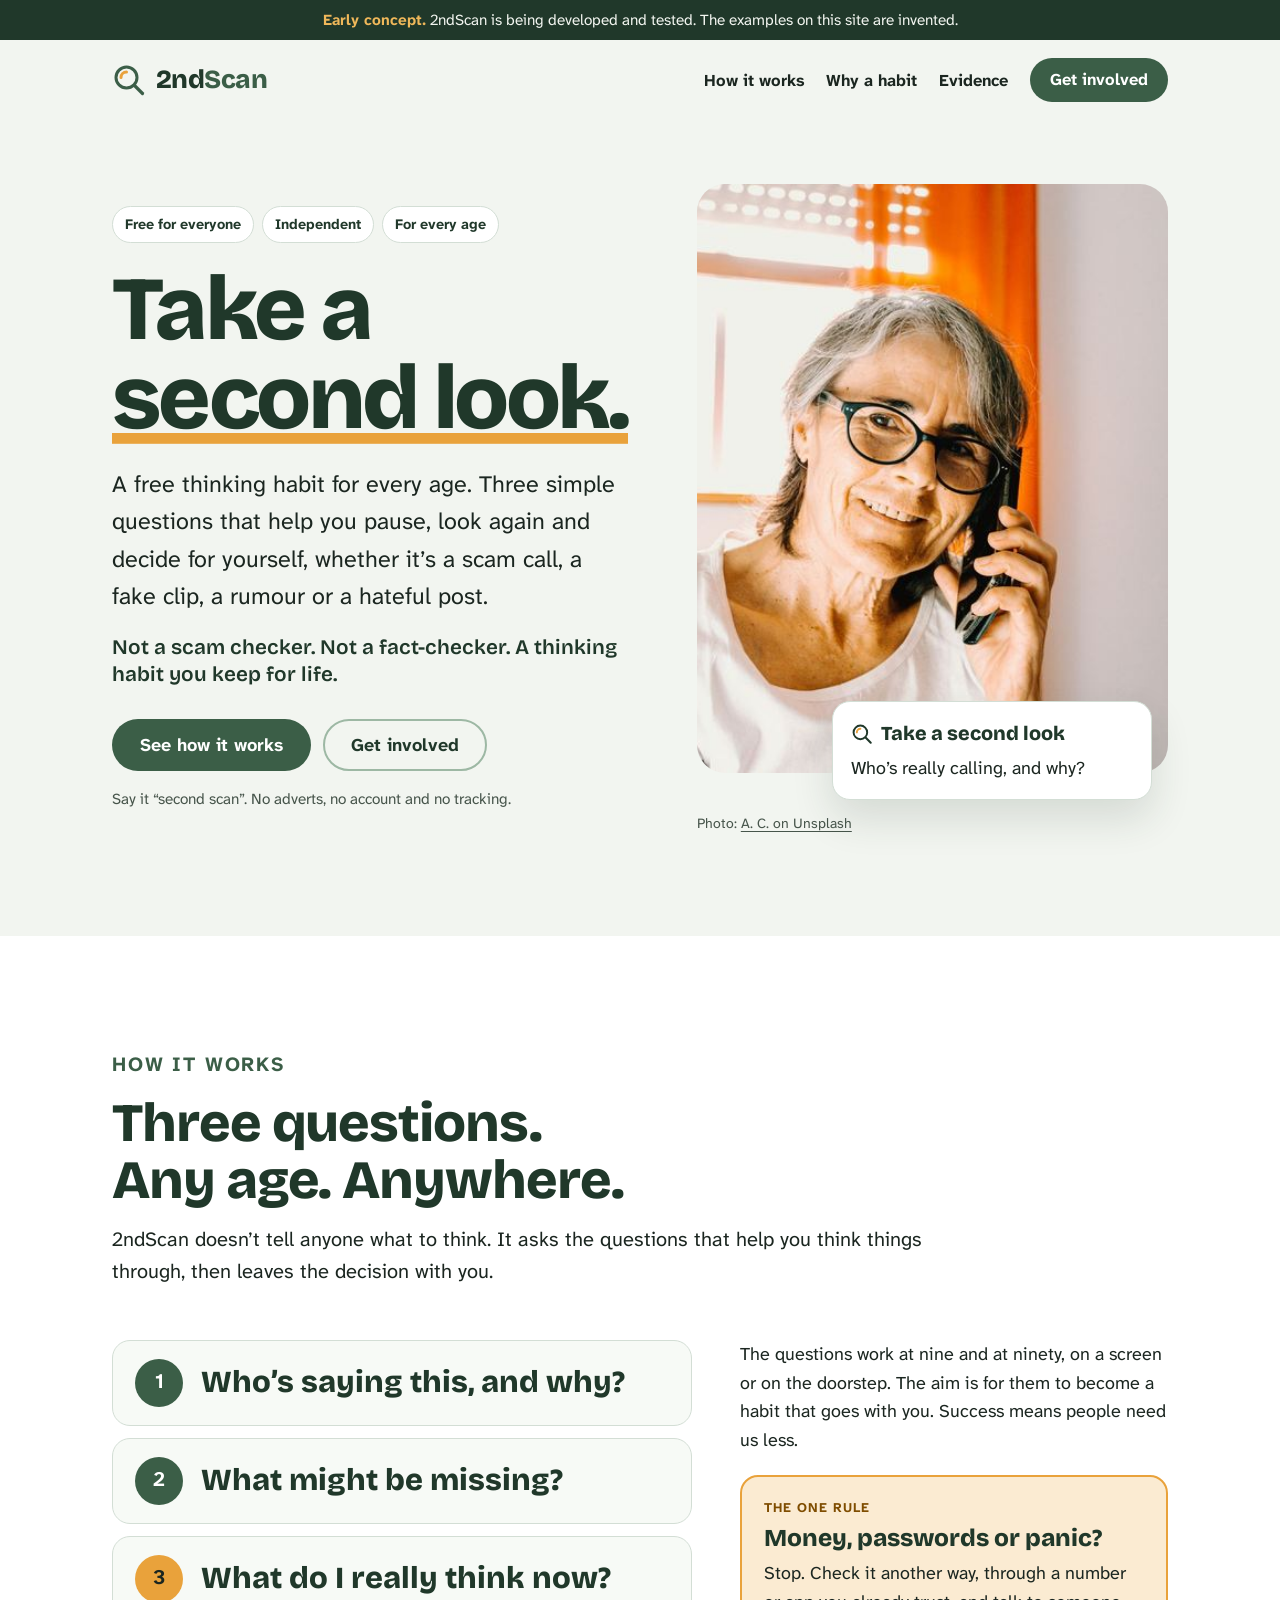
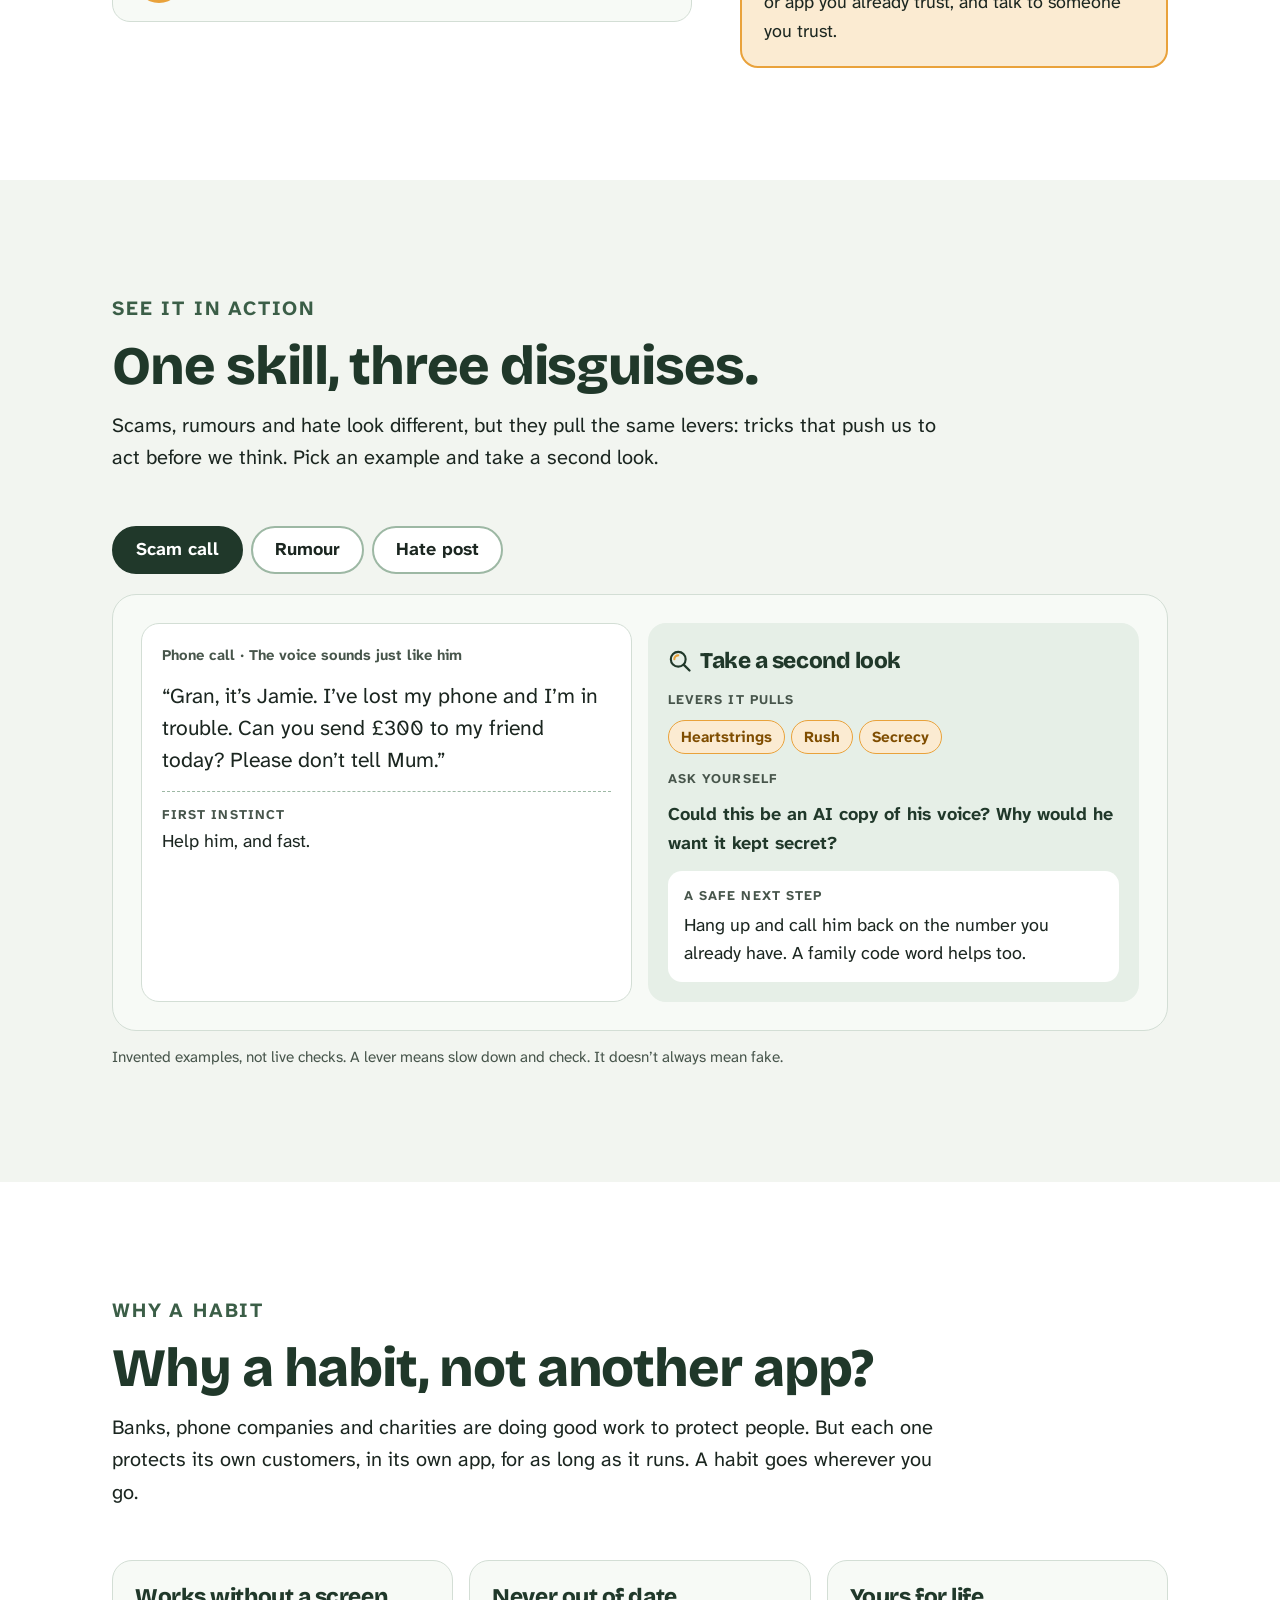
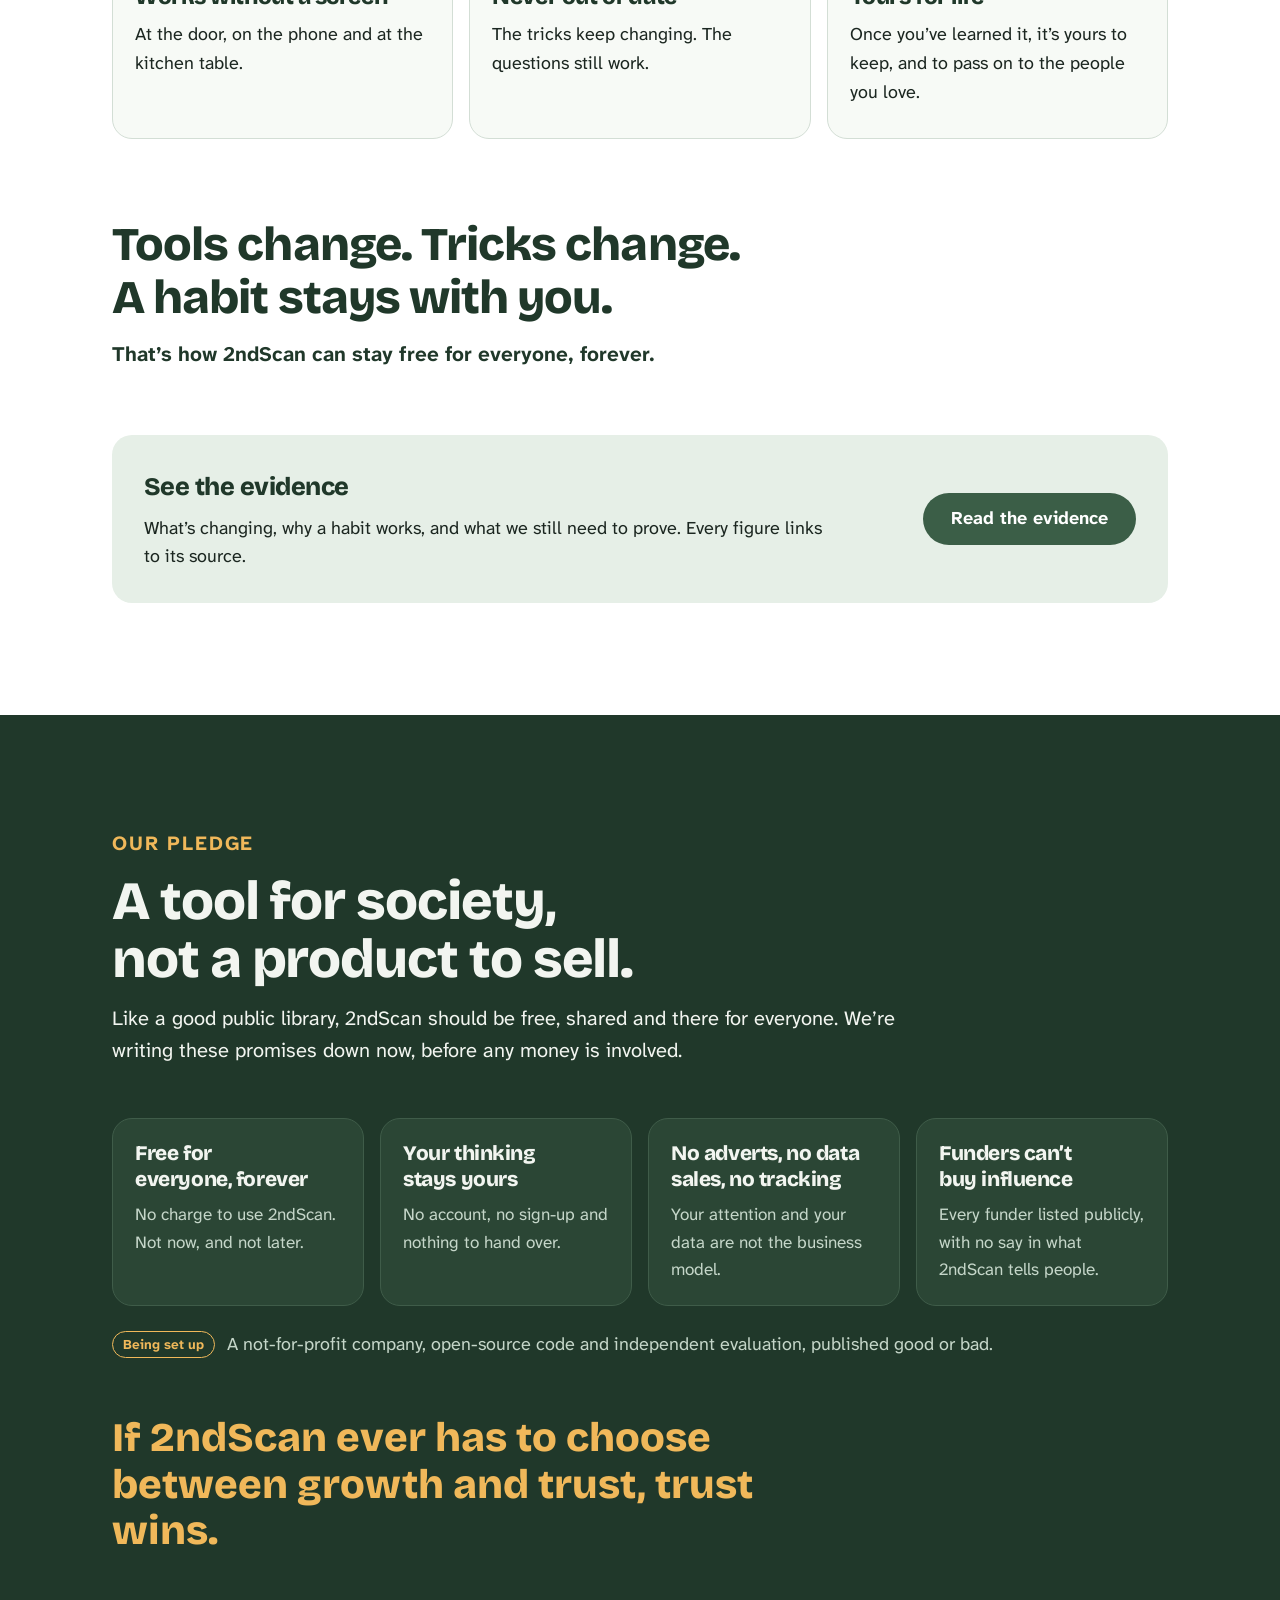
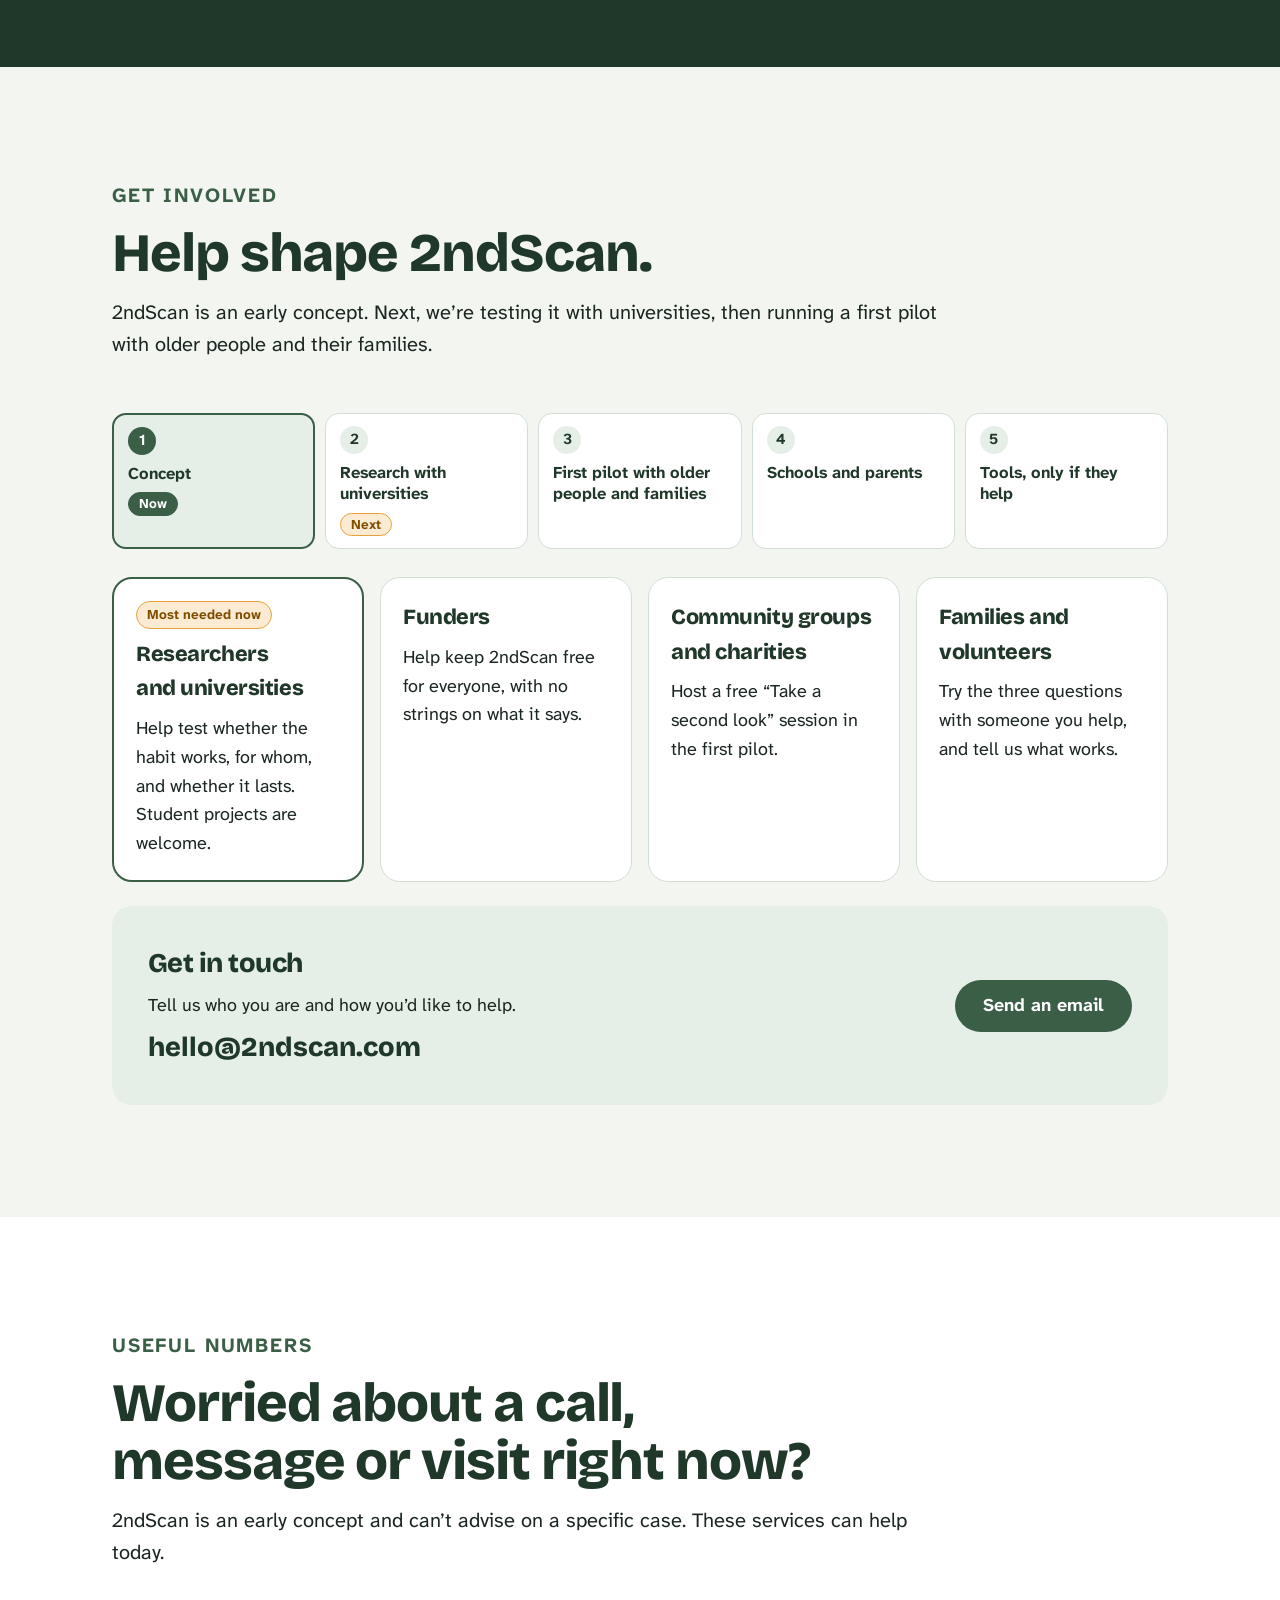
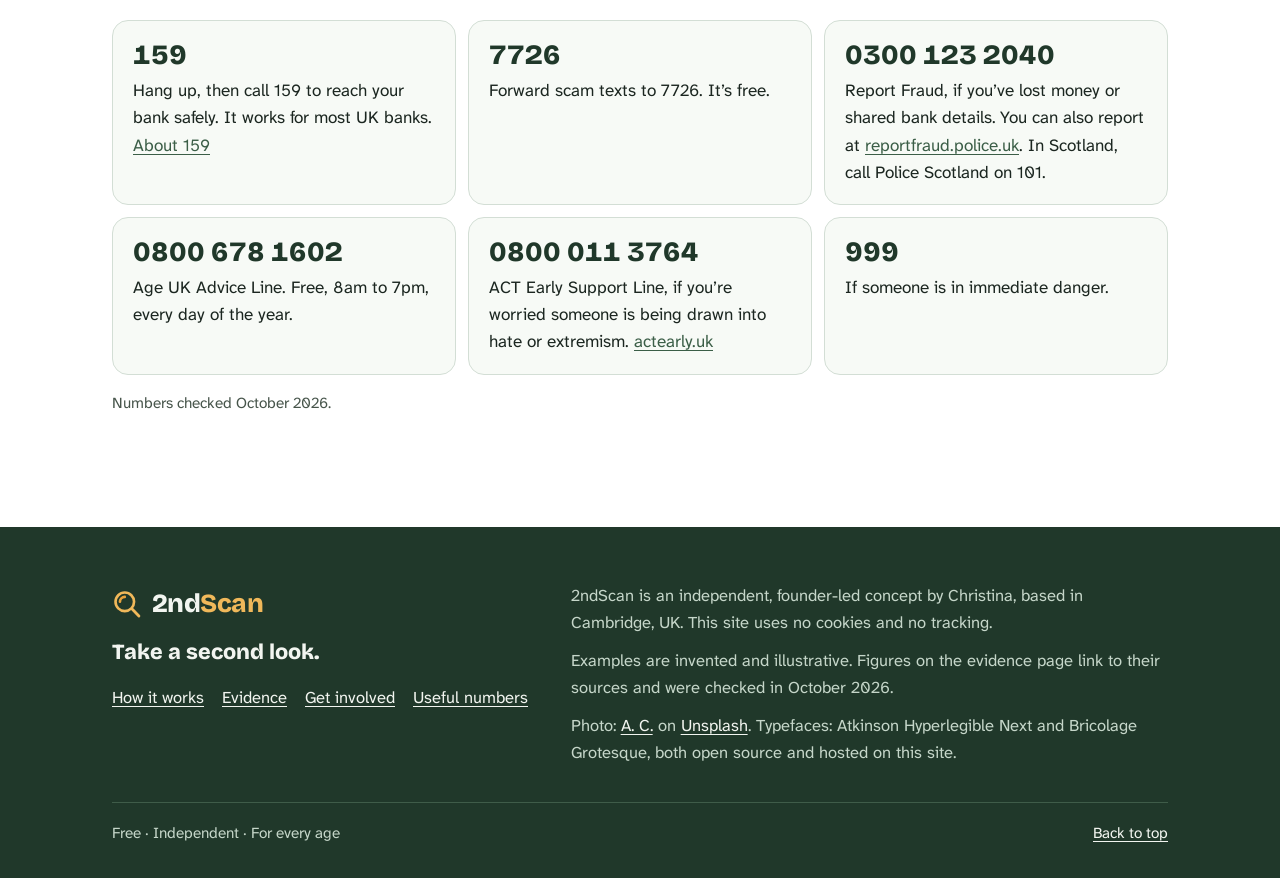
==== commit 00720156: "Simplify the home page and add an evidence page The home page now keeps to one message: the three qu" ====
--- a/index.html
+++ b/index.html
@@ -23,22 +23,21 @@
 
   <div class="notice">
     <div class="wrap">
-      <p><strong>Early concept.</strong> 2ndScan is being developed and tested. The examples on this page are invented.</p>
+      <p><strong>Early concept.</strong> 2ndScan is being developed and tested. The examples on this site are invented.</p>
     </div>
   </div>
 
   <header class="site-header">
     <div class="wrap">
-      <a class="brand" href="#top" aria-label="2ndScan, back to top">
+      <a class="brand" href="./" aria-label="2ndScan home">
         <svg class="logo" width="34" height="34" viewBox="0 0 34 34" fill="none" aria-hidden="true"><circle cx="14.5" cy="14.5" r="10.5" stroke="currentColor" stroke-width="3"/><path d="M22.5 22.5L30.5 30.5" stroke="currentColor" stroke-width="3.2" stroke-linecap="round"/><path class="logo-arc" d="M9 14.5a5.5 5.5 0 0 1 5.5-5.5" stroke-width="3" stroke-linecap="round"/></svg>
         <span class="wordmark">2nd<span>Scan</span></span>
       </a>
       <nav class="site-nav" aria-label="Main">
         <ul>
-          <li class="nav-hide"><a href="#how">How it works</a></li>
+          <li><a href="#how">How it works</a></li>
           <li class="nav-hide"><a href="#why">Why a habit</a></li>
-          <li class="nav-hide"><a href="#research">Research</a></li>
-          <li class="nav-hide"><a href="#roadmap">Roadmap</a></li>
+          <li><a href="evidence.html">Evidence</a></li>
           <li><a class="btn btn-primary btn-small" href="#get-involved">Get involved</a></li>
         </ul>
       </nav>
@@ -57,7 +56,7 @@
             <li>For every age</li>
           </ul>
           <h1 id="hero-title">Take a <span class="mark">second look.</span></h1>
-          <p class="lead">A free thinking habit for every age. Pause, stay curious and decide for yourself, whether it’s a scam call, a fake clip, a rumour or a hateful post.</p>
+          <p class="lead">A free thinking habit for every age. Three simple questions that help you pause, look again and decide for yourself, whether it’s a scam call, a fake clip, a rumour or a hateful post.</p>
           <p class="hero-tag">Not a scam checker. Not a fact-checker. A thinking habit you keep for life.</p>
           <div class="actions">
             <a class="btn btn-primary" href="#how">See how it works</a>
@@ -91,7 +90,7 @@
             <li>What do I really think now?</li>
           </ol>
           <div class="how-side">
-            <p>The questions work at nine and at ninety, on a screen or on the doorstep. The aim isn’t for anyone to need 2ndScan forever. It’s for the questions to become a habit that goes with you. Success means people need us less.</p>
+            <p>The questions work at nine and at ninety, on a screen or on the doorstep. The aim is for them to become a habit that goes with you. Success means people need us less.</p>
             <aside class="rule" aria-label="The one rule">
               <p class="label">The one rule</p>
               <p class="rule-q">Money, passwords or panic?</p>
@@ -102,74 +101,13 @@
       </div>
     </section>
 
-    <!-- Why a habit -->
-    <section class="band" id="why" aria-labelledby="why-title">
-      <div class="wrap">
-        <div class="section-head">
-          <p class="eyebrow">Why a habit</p>
-          <h2 id="why-title">Why a habit, not another app?</h2>
-          <p>AI is now part of everyday life at every age, and it’s getting harder to tell what’s real.</p>
-        </div>
-
-        <ul class="stats" aria-label="Things are changing fast">
-          <li class="stat">
-            <p class="stat-num">54%</p>
-            <p>of UK adults say they use AI tools, up from 31% a year earlier.</p>
-            <p class="source"><a href="https://www.ofcom.org.uk/media-use-and-attitudes/media-habits-adults/passive-social-media-use-ai-companionship-and-online-side-hustles-uk-adults-media-and-online-lives-revealed">Ofcom, Adults’ Media Use and Attitudes, 2026</a></p>
-          </li>
-          <li class="stat">
-            <p class="stat-num">64%</p>
-            <p>of 9 to 17-year-olds in the UK have used AI chatbots.</p>
-            <p class="source"><a href="https://www.internetmatters.org/hub/research/me-myself-and-ai-chatbot-research/">Internet Matters, Me, Myself and AI, July 2025</a></p>
-          </li>
-          <li class="stat">
-            <p class="stat-num">47%</p>
-            <p>of UK adults say it’s becoming harder to tell what’s genuine online.</p>
-            <p class="source"><a href="https://www.expressandstar.com/uk-news/ai-leaves-quarter-of-uk-adults-overwhelmed-by-sophistication-of-scams-9226986">National Trading Standards, Censuswide poll of 2,000 UK adults, September 2026</a></p>
-          </li>
-        </ul>
-        <p class="calm">The answer isn’t to fear everything. It’s a calm habit anyone can learn.</p>
-
-        <div class="why-grid">
-          <div class="why-text">
-            <p>Banks, phone companies and charities are doing important work to protect people, and it’s getting better all the time. But each one protects its own customers, in its own app, for as long as it runs. The tricks simply move to where the warnings can’t reach: the doorstep, the phone call, the family chat.</p>
-            <p>A habit goes wherever you go. It works without a screen, it doesn’t go out of date when the tricks change, and you can pass it on to the people you love. Once you’ve learned it, it’s yours for life. That’s how 2ndScan can stay free for everyone, forever.</p>
-          </div>
-          <ul class="reasons">
-            <li class="reason">
-              <h3>Works without a screen</h3>
-              <p>About 1.4 million people over 65 in England don’t go online at all. Three questions work at the door and on the phone too.</p>
-              <p class="source"><a href="https://www.ageuk.org.uk/latest-press/articles/age-uk-unveils-ground-breaking-analysis-of-where-our-older-population-is-on-the-digital-inclusion-spectrum-and-calls-on-the-government-to-get-digital-done-right/">Age UK, September 2026</a></p>
-            </li>
-            <li class="reason">
-              <h3>Doesn’t go out of date</h3>
-              <p>National Trading Standards warns that old tell-tale signs, like spelling mistakes, can no longer be relied on to spot scams made with AI. Asking who’s behind a message, and why, still works.</p>
-              <p class="source"><a href="https://www.expressandstar.com/uk-news/ai-leaves-quarter-of-uk-adults-overwhelmed-by-sophistication-of-scams-9226986">National Trading Standards, September 2026</a></p>
-            </li>
-            <li class="reason">
-              <h3>Works at the moment you decide</h3>
-              <p>Protection is improving: fraud where money is taken without permission fell 5% in 2025. Scams that persuade people to send money themselves rose 19%, to £576 million.</p>
-              <p class="source"><a href="https://www.ukfinance.org.uk/system/files/2026-06/UK%20Finance%20Fraud%20Report%202026.pdf">UK Finance, Fraud Report 2026</a></p>
-            </li>
-            <li class="reason">
-              <h3>Made to be shared</h3>
-              <p>One in three UK adults (35%) helped another adult use the internet in the past year, most often a relative. Shared questions give families a shared language.</p>
-              <p class="source"><a href="https://www.gov.uk/government/publications/how-people-are-helped-online-informal-and-proxy-digital-support">Research for DSIT, GOV.UK, September 2026</a></p>
-            </li>
-          </ul>
-        </div>
-
-        <p class="pull">Tools change. Tricks change.<br>A habit stays with you.</p>
-      </div>
-    </section>
-
     <!-- One skill, three disguises -->
-    <section class="band band-surface" id="examples" aria-labelledby="examples-title">
-      <div class="wrap">
-        <div class="section-head">
-          <p class="eyebrow">Three examples</p>
+    <section class="band" id="examples" aria-labelledby="examples-title">
+      <div class="wrap">
+        <div class="section-head">
+          <p class="eyebrow">See it in action</p>
           <h2 id="examples-title">One skill, three disguises.</h2>
-          <p>Scams, AI fakes, rumours and hate look different, but they pull the same levers: tricks that push us to act before we think. A lever means slow down and check. It doesn’t always mean fake. Pick an example and take a second look.</p>
+          <p>Scams, rumours and hate look different, but they pull the same levers: tricks that push us to act before we think. Pick an example and take a second look.</p>
         </div>
 
         <fieldset class="disguise">
@@ -254,148 +192,41 @@
             </div>
           </div>
         </fieldset>
-        <p class="note">Invented examples, not live checks.</p>
-      </div>
-    </section>
-
-    <!-- Where 2ndScan fits -->
-    <section class="band" id="fits" aria-labelledby="fits-title">
-      <div class="wrap">
-        <div class="section-head">
-          <p class="eyebrow">Where 2ndScan fits</p>
-          <h2 id="fits-title">Alongside the good work already happening.</h2>
-          <p>Valuable work is already happening across the UK. 2ndScan is designed to sit alongside it and point people to it, not compete with it.</p>
-        </div>
-        <ul class="fits">
-          <li class="fit">
-            <h3>Banks and phone companies</h3>
-            <p>Build scam warnings into their apps and networks, and they’re getting better all the time.</p>
-            <p class="adds"><strong>2ndScan adds</strong> a habit that works whoever you bank with, and away from a screen.</p>
-          </li>
-          <li class="fit">
-            <h3>Scam awareness campaigns</h3>
-            <p>Warn people about the latest scams and how they work.</p>
-            <p class="adds"><strong>2ndScan adds</strong> questions that still work when the tricks change, and work on rumours and hate too.</p>
-          </li>
-          <li class="fit">
-            <h3>Fact-checkers</h3>
-            <p>Investigate claims and publish verdicts.</p>
-            <p class="adds"><strong>2ndScan adds</strong> the questions to ask first, and a nudge towards their work.</p>
-          </li>
-          <li class="fit">
-            <h3>Schools and media literacy</h3>
-            <p>Teach critical thinking to children, mostly in the classroom.</p>
-            <p class="adds"><strong>2ndScan adds</strong> the same skills at every age, and one shared language for whole families.</p>
-          </li>
-          <li class="fit">
-            <h3>Digital skills help</h3>
-            <p>Helps people get online and use services safely.</p>
-            <p class="adds"><strong>2ndScan adds</strong> thinking about what you see once you’re online, and offline too.</p>
-          </li>
-          <li class="fit fit-dark">
-            <h3>Not a scam checker. Not a fact-checker. A thinking habit.</h3>
-            <p>Where others give a verdict, 2ndScan gives you the questions and leaves the decision with you.</p>
-          </li>
-        </ul>
-      </div>
-    </section>
-
-    <!-- Research -->
-    <section class="band band-surface" id="research" aria-labelledby="research-title">
-      <div class="wrap">
-        <div class="section-head">
-          <p class="eyebrow">Research</p>
-          <h2 id="research-title">Built to be tested, not just trusted.</h2>
-          <p>Before 2ndScan becomes an app, or anything else, we want independent researchers to find out whether the habit works, for whom, and whether it lasts. We’ll publish what we find, good or bad.</p>
-        </div>
-
-        <div class="evidence">
-          <h3>What the research says so far</h3>
-          <p>Learning common manipulation tricks in advance seems to help. A review of 33 experiments with more than 37,000 people found it helped people tell credible news from manipulative news, without making them distrust credible news. Not every researcher agrees, which is exactly why 2ndScan should be tested independently.</p>
-          <p class="source"><a href="https://research-information.bris.ac.uk/en/publications/a-signal-detection-theory-meta-analysis-of-psychological-inoculat/">Simchon and others, Current Opinion in Psychology, 2025</a>. For a different view: <a href="https://pubmed.ncbi.nlm.nih.gov/36996156/">Modirrousta-Galian and Higham, Journal of Experimental Psychology: General, 2023</a>.</p>
-        </div>
-
-        <h3 class="hyp-title">What we think, and how we’ll test it</h3>
-        <ul class="hypotheses">
-          <li class="hyp">
-            <p class="label">We think</p>
-            <h4>A pause before believing, sharing or paying reduces harm.</h4>
-            <p><strong>How we’ll test it:</strong> before and after a session, see how many people spot a scam and know the safe next step, then follow up three months later.</p>
-          </li>
-          <li class="hyp">
-            <p class="label">We think</p>
-            <h4>The habit carries over from screens to real life: the doorstep, the phone and the dinner table.</h4>
-            <p><strong>How we’ll test it:</strong> include offline situations in every pilot, and see whether people use the same questions.</p>
-          </li>
-          <li class="hyp">
-            <p class="label">We think</p>
-            <h4>Families who share the same questions feel more confident helping, and older relatives feel more independent.</h4>
-            <p><strong>How we’ll test it:</strong> short surveys with both the helper and the person they help, before and after.</p>
-          </li>
-          <li class="hyp">
-            <p class="label">We think</p>
-            <h4>Noticing your own patterns builds open-mindedness, not cynicism.</h4>
-            <p><strong>How we’ll test it:</strong> established questionnaires on open-mindedness, to check people question more without distrusting everything.</p>
-          </li>
-        </ul>
-
-        <div class="cta-box">
+        <p class="note">Invented examples, not live checks. A lever means slow down and check. It doesn’t always mean fake.</p>
+      </div>
+    </section>
+
+    <!-- Why a habit -->
+    <section class="band band-surface" id="why" aria-labelledby="why-title">
+      <div class="wrap">
+        <div class="section-head">
+          <p class="eyebrow">Why a habit</p>
+          <h2 id="why-title">Why a habit, not another app?</h2>
+          <p>Banks, phone companies and charities are doing good work to protect people. But each one protects its own customers, in its own app, for as long as it runs. A habit goes wherever you go.</p>
+        </div>
+        <ul class="reasons">
+          <li class="reason">
+            <h3>Works without a screen</h3>
+            <p>At the door, on the phone and at the kitchen table.</p>
+          </li>
+          <li class="reason">
+            <h3>Never out of date</h3>
+            <p>The tricks keep changing. The questions still work.</p>
+          </li>
+          <li class="reason">
+            <h3>Yours for life</h3>
+            <p>Once you’ve learned it, it’s yours to keep, and to pass on to the people you love.</p>
+          </li>
+        </ul>
+        <p class="pull">Tools change. Tricks change.<br>A habit stays with you.</p>
+        <p class="pull-after">That’s how 2ndScan can stay free for everyone, forever.</p>
+        <div class="evidence-link">
           <div>
-            <h3>Researchers and universities: let’s design it together.</h3>
-            <p>Student projects, staff collaborations and independent evaluation are all welcome.</p>
-          </div>
-          <a class="btn btn-amber" href="mailto:hello@2ndscan.com?subject=Research%20and%202ndScan">Email hello@2ndscan.com</a>
-        </div>
-      </div>
-    </section>
-
-    <!-- Roadmap -->
-    <section class="band" id="roadmap" aria-labelledby="roadmap-title">
-      <div class="wrap roadmap-grid">
-        <div class="roadmap-intro">
-          <div class="section-head">
-            <p class="eyebrow">Roadmap</p>
-            <h2 id="roadmap-title">Small steps, each one tested.</h2>
-            <p>We’re starting small and doing it well. Each step is tested with real people before the next, and nothing goes live until it’s shown to help.</p>
-          </div>
-          <p>Why start with older people and families? Everyday life is moving online fast, many older people are being left behind, and families are often the first people they turn to.</p>
-          <figure>
-            <img src="assets/img/together-1200.jpg" srcset="assets/img/together-700.jpg 700w, assets/img/together-1200.jpg 1200w" sizes="(max-width: 899px) 100vw, 440px" width="1200" height="675" alt="An older couple on a sofa, smiling as they look at a smartphone together." loading="lazy">
-            <figcaption class="credit">Photo: <a href="https://unsplash.com/photos/Gefm1M8kyjI">Vitaly Gariev on Unsplash</a></figcaption>
-          </figure>
-        </div>
-        <ol class="steps" role="list">
-          <li class="is-now">
-            <div class="step-body">
-              <div class="step-head"><h3>Concept</h3><span class="status status-now">Now</span></div>
-              <p>The idea, the three questions and invented examples, shared so we can test the words.</p>
-            </div>
-          </li>
-          <li>
-            <div class="step-body">
-              <div class="step-head"><h3>Research and testing</h3><span class="status status-next">Next</span></div>
-              <p>With universities: does the habit work, for whom, and does it last?</p>
-            </div>
-          </li>
-          <li>
-            <div class="step-body">
-              <div class="step-head"><h3>First pilot with older people and families</h3><span class="status">Planned</span></div>
-              <p>Free 45-minute “Take a second look” sessions with community groups in Cambridgeshire, and a printed card to keep by the phone. No technology needed.</p>
-            </div>
-          </li>
-          <li>
-            <div class="step-body">
-              <div class="step-head"><h3>Schools and parents</h3><span class="status">Later</span></div>
-              <p>Working through teachers and parents, with consent and no child data kept.</p>
-            </div>
-          </li>
-          <li>
-            <div class="step-body">
-              <div class="step-head"><h3>Tools, if they help</h3><span class="status">Only if research supports it</span></div>
-              <p>Such as a “paste and check” helper or a browser extension, built only if people want them and the evidence says they help.</p>
-            </div>
-          </li>
-        </ol>
+            <h3>See the evidence</h3>
+            <p>What’s changing, why a habit works, and what we still need to prove. Every figure links to its source.</p>
+          </div>
+          <a class="btn btn-primary" href="evidence.html">Read the evidence</a>
+        </div>
       </div>
     </section>
 
@@ -407,25 +238,13 @@
           <h2 id="pledge-title">A tool for society, not a product to sell.</h2>
           <p>Like a good public library, 2ndScan should be free, shared and there for everyone. We’re writing these promises down now, before any money is involved.</p>
         </div>
-        <div class="pledge-grid">
-          <div class="promise-group">
-            <p class="eyebrow">Our promises</p>
-            <ul class="promises">
-              <li><span class="badge">Pledge</span><h3>Free for everyone, forever</h3><p>No charge to use 2ndScan. Not now, and not later.</p></li>
-              <li><span class="badge">Pledge</span><h3>Your thinking stays yours</h3><p>No account, no sign-up and nothing to hand over.</p></li>
-              <li><span class="badge">Pledge</span><h3>No adverts, no data sales, no tracking</h3><p>Your attention and your data are not the business model.</p></li>
-              <li><span class="badge">Pledge</span><h3>Funders can’t buy influence</h3><p>Every funder listed publicly, with no say in what 2ndScan tells people.</p></li>
-            </ul>
-          </div>
-          <div class="promise-group promise-group-planned">
-            <p class="eyebrow">Being set up</p>
-            <ul class="promises">
-              <li><span class="badge badge-planned">Planned</span><h3>Run as a not-for-profit</h3><p>We plan to set up a community interest company, which locks its assets to its social purpose.</p></li>
-              <li><span class="badge badge-planned">Planned</span><h3>Open source</h3><p>Code anyone can inspect, so you don’t have to take our word for it.</p></li>
-              <li><span class="badge badge-planned">Planned</span><h3>Honest, independent evaluation</h3><p>Checked with research partners, and published good or bad.</p></li>
-            </ul>
-          </div>
-        </div>
+        <ul class="promises">
+          <li><h3>Free for everyone, forever</h3><p>No charge to use 2ndScan. Not now, and not later.</p></li>
+          <li><h3>Your thinking stays yours</h3><p>No account, no sign-up and nothing to hand over.</p></li>
+          <li><h3>No adverts, no data sales, no tracking</h3><p>Your attention and your data are not the business model.</p></li>
+          <li><h3>Funders can’t buy influence</h3><p>Every funder listed publicly, with no say in what 2ndScan tells people.</p></li>
+        </ul>
+        <p class="planned-line"><span class="badge">Being set up</span> A not-for-profit company, open-source code and independent evaluation, published good or bad.</p>
         <p class="trust-line">If 2ndScan ever has to choose between growth and trust, trust wins.</p>
       </div>
     </section>
@@ -436,33 +255,32 @@
         <div class="section-head">
           <p class="eyebrow">Get involved</p>
           <h2 id="involved-title">Help shape 2ndScan.</h2>
-          <p>We’re looking for partners who share one goal: more people thinking for themselves, safely and for free, so nobody is left behind.</p>
-        </div>
+          <p>2ndScan is an early concept. Next, we’re testing it with universities, then running a first pilot with older people and their families.</p>
+        </div>
+        <ol class="mini-steps" role="list" aria-label="Where we are">
+          <li class="is-now"><span>Concept</span><span class="status status-now">Now</span></li>
+          <li><span>Research with universities</span><span class="status status-next">Next</span></li>
+          <li><span>First pilot with older people and families</span></li>
+          <li><span>Schools and parents</span></li>
+          <li><span>Tools, only if they help</span></li>
+        </ol>
         <ul class="involve">
           <li class="featured">
             <span class="status status-next">Most needed now</span>
             <h3>Researchers and universities</h3>
-            <p>Help test whether the habit works, for whom, and whether it lasts. Student projects are welcome as well as staff collaborations.</p>
+            <p>Help test whether the habit works, for whom, and whether it lasts. Student projects are welcome.</p>
           </li>
           <li>
             <h3>Funders</h3>
-            <p>Help keep 2ndScan free for everyone, with no strings on what it says. Your support teaches a habit that keeps working long after a grant ends.</p>
-          </li>
-          <li>
-            <h3>Older people’s groups and charities</h3>
-            <p>Host a free 45-minute “Take a second look” session in the first pilot. No sign-ups and no personal data.</p>
-          </li>
-          <li>
-            <h3>Families</h3>
-            <p>Try the three questions with someone you help, and tell us what works and what doesn’t.</p>
-          </li>
-          <li>
-            <h3>Digital helpers and volunteers</h3>
-            <p>Already help people get online at a library, charity or community centre? Try the questions in your sessions.</p>
-          </li>
-          <li>
-            <h3>Schools and parents</h3>
-            <p>Tell us if you’d like to help shape the schools phase, working through teachers and parents first.</p>
+            <p>Help keep 2ndScan free for everyone, with no strings on what it says.</p>
+          </li>
+          <li>
+            <h3>Community groups and charities</h3>
+            <p>Host a free “Take a second look” session in the first pilot.</p>
+          </li>
+          <li>
+            <h3>Families and volunteers</h3>
+            <p>Try the three questions with someone you help, and tell us what works.</p>
           </li>
         </ul>
         <div class="contact">
@@ -520,16 +338,22 @@
     <div class="wrap">
       <div class="footer-grid">
         <div class="footer-brand">
-          <a class="brand" href="#top" aria-label="2ndScan, back to top">
+          <a class="brand" href="./" aria-label="2ndScan home">
             <svg class="logo" width="30" height="30" viewBox="0 0 34 34" fill="none" aria-hidden="true"><circle cx="14.5" cy="14.5" r="10.5" stroke="currentColor" stroke-width="3"/><path d="M22.5 22.5L30.5 30.5" stroke="currentColor" stroke-width="3.2" stroke-linecap="round"/><path class="logo-arc" d="M9 14.5a5.5 5.5 0 0 1 5.5-5.5" stroke-width="3" stroke-linecap="round"/></svg>
             <span class="wordmark">2nd<span>Scan</span></span>
           </a>
           <p class="tagline">Take a second look.</p>
+          <ul class="footer-links">
+            <li><a href="#how">How it works</a></li>
+            <li><a href="evidence.html">Evidence</a></li>
+            <li><a href="#get-involved">Get involved</a></li>
+            <li><a href="#help-now">Useful numbers</a></li>
+          </ul>
         </div>
         <div class="footer-notes">
           <p>2ndScan is an independent, founder-led concept by Christina, based in Cambridge, UK. This site uses no cookies and no tracking.</p>
-          <p>Examples are invented and illustrative. Every figure links to its source, and figures were checked in October 2026.</p>
-          <p>Photos: <a href="https://unsplash.com/photos/f5uc9of5eak">A. C.</a> and <a href="https://unsplash.com/photos/Gefm1M8kyjI">Vitaly Gariev</a> on <a href="https://unsplash.com">Unsplash</a>. Typefaces: Atkinson Hyperlegible Next and Bricolage Grotesque, both open source and hosted on this site.</p>
+          <p>Examples are invented and illustrative. Figures on the evidence page link to their sources and were checked in October 2026.</p>
+          <p>Photo: <a href="https://unsplash.com/photos/f5uc9of5eak">A. C.</a> on <a href="https://unsplash.com">Unsplash</a>. Typefaces: Atkinson Hyperlegible Next and Bricolage Grotesque, both open source and hosted on this site.</p>
         </div>
       </div>
       <div class="footer-bottom">
--- a/assets/style.css
+++ b/assets/style.css
@@ -1,4 +1,4 @@
-/* 2ndScan: shared styles for index.html and 404.html.
+/* 2ndScan: shared styles for index.html, evidence.html and 404.html.
    Layout: full-width bands, each with a centred 1120px wrapper.
    Cards sit in auto-fit grids that stack to one column on phones. */
 
@@ -242,6 +242,9 @@
 .section-head p {
   font-size: 1.12rem;
 }
+.section-head p.source {
+  font-size: 0.85rem;
+}
 .eyebrow {
   font-size: 0.8rem;
   font-weight: 700;
@@ -269,6 +272,18 @@
   color: var(--muted);
 }
 .source a {
+  color: var(--muted);
+}
+.band-deep .source,
+.band-deep .source a {
+  color: var(--on-deep-muted);
+}
+.lead {
+  max-width: 34em;
+  font-size: clamp(1.15rem, 2vw, 1.3rem);
+}
+.fineprint {
+  font-size: 0.85rem;
   color: var(--muted);
 }
 
@@ -332,9 +347,10 @@
 }
 .site-header .wrap {
   display: flex;
+  flex-wrap: wrap;
   align-items: center;
   justify-content: space-between;
-  gap: 16px;
+  gap: 12px 16px;
   padding-block: 18px;
 }
 .brand {
@@ -362,6 +378,7 @@
 }
 .site-nav ul {
   display: flex;
+  flex-wrap: wrap;
   align-items: center;
   gap: 6px 22px;
   margin: 0;
@@ -374,8 +391,12 @@
   font-weight: 700;
   text-decoration: none;
 }
-.site-nav a:hover {
+.site-nav a:hover,
+.site-nav a[aria-current="page"] {
+  color: var(--heading);
   text-decoration: underline;
+  text-decoration-thickness: 2px;
+  text-underline-offset: 0.3em;
 }
 .site-nav a.btn {
   color: var(--on-accent);
@@ -384,6 +405,14 @@
 @media (max-width: 879px) {
   .nav-hide {
     display: none;
+  }
+}
+@media (max-width: 599px) {
+  .site-nav {
+    flex: 1 0 100%;
+  }
+  .site-nav ul {
+    gap: 6px 16px;
   }
 }
 
@@ -423,10 +452,8 @@
   background-size: 100% 0.12em;
   background-position: 0 92%;
 }
-.lead {
-  max-width: 34em;
+.hero .lead {
   margin-top: 24px;
-  font-size: clamp(1.15rem, 2vw, 1.3rem);
 }
 .hero-tag {
   max-width: 30em;
@@ -443,10 +470,8 @@
   gap: 12px;
   margin-top: 30px;
 }
-.fineprint {
+.hero .fineprint {
   margin-top: 16px;
-  font-size: 0.85rem;
-  color: var(--muted);
 }
 .hero-figure img {
   width: 100%;
@@ -568,97 +593,6 @@
   }
 }
 
-/* Why a habit */
-.why-sub {
-  margin-bottom: 18px;
-  font-size: 1.3rem;
-}
-.stats {
-  display: grid;
-  grid-template-columns: repeat(auto-fit, minmax(min(100%, 250px), 1fr));
-  gap: 16px;
-  margin: 0;
-  padding: 0;
-  list-style: none;
-}
-.stat {
-  display: grid;
-  grid-template-rows: auto 1fr auto;
-  gap: 10px;
-  padding: 22px;
-  border: 1px solid var(--line);
-  border-radius: var(--radius);
-  background: var(--surface);
-}
-.stat-num {
-  font-family: var(--display);
-  font-size: clamp(2.5rem, 5vw, 3.2rem);
-  font-weight: 800;
-  line-height: 1;
-  letter-spacing: -0.03em;
-  color: var(--accent);
-  font-variant-numeric: tabular-nums;
-}
-.calm {
-  max-width: 40rem;
-  margin-top: 24px;
-  font-size: 1.12rem;
-  font-weight: 700;
-  color: var(--heading);
-}
-.why-grid {
-  display: grid;
-  grid-template-columns: minmax(0, 0.9fr) minmax(0, 1.1fr);
-  align-items: start;
-  gap: clamp(28px, 4vw, 56px);
-  margin-top: clamp(48px, 7vw, 80px);
-}
-.why-text {
-  display: grid;
-  gap: 18px;
-  font-size: 1.1rem;
-}
-.reasons {
-  display: grid;
-  grid-template-columns: repeat(auto-fit, minmax(min(100%, 240px), 1fr));
-  gap: 14px;
-  margin: 0;
-  padding: 0;
-  list-style: none;
-}
-.reason {
-  display: grid;
-  grid-template-rows: auto 1fr auto;
-  gap: 8px;
-  padding: 20px;
-  border: 1px solid var(--line);
-  border-radius: 18px;
-  background: var(--surface);
-}
-.reason h3 {
-  font-size: 1.2rem;
-}
-.pull {
-  margin-top: clamp(48px, 7vw, 80px);
-  font-family: var(--display);
-  font-size: clamp(1.7rem, 4.2vw, 2.6rem);
-  font-weight: 800;
-  line-height: 1.12;
-  letter-spacing: -0.02em;
-  color: var(--heading);
-}
-@media (min-width: 900px) {
-  .why-text {
-    position: sticky;
-    top: 24px;
-  }
-}
-@media (max-width: 899px) {
-  .why-grid {
-    grid-template-columns: minmax(0, 1fr);
-  }
-}
-
 /* One skill, three disguises (radio buttons, no script) */
 .disguise {
   min-width: 0;
@@ -792,16 +726,16 @@
   }
 }
 
-/* Where 2ndScan fits */
-.fits {
-  display: grid;
-  grid-template-columns: repeat(auto-fit, minmax(min(100%, 300px), 1fr));
+/* Cards with a heading, text and an optional source line */
+.reasons {
+  display: grid;
+  grid-template-columns: repeat(auto-fit, minmax(min(100%, 260px), 1fr));
   gap: 16px;
   margin: 0;
   padding: 0;
   list-style: none;
 }
-.fit {
+.reason {
   display: grid;
   grid-template-rows: auto 1fr auto;
   gap: 10px;
@@ -810,241 +744,91 @@
   border-radius: var(--radius);
   background: var(--surface);
 }
-.fit h3 {
+.band-surface .reason {
+  background: var(--surface-2);
+}
+.reason h3 {
+  font-size: 1.25rem;
+  line-height: 1.2;
+}
+
+/* Why a habit (home page) */
+.pull {
+  margin-top: clamp(48px, 7vw, 80px);
+  font-family: var(--display);
+  font-size: clamp(1.7rem, 4.2vw, 2.6rem);
+  font-weight: 800;
+  line-height: 1.12;
+  letter-spacing: -0.02em;
+  color: var(--heading);
+}
+.pull-after {
+  margin-top: 14px;
   font-size: 1.15rem;
-}
-.adds {
-  padding-top: 10px;
-  border-top: 1px solid var(--line);
-}
-.adds strong {
-  color: var(--heading);
-}
-.fit-dark {
-  grid-template-rows: auto 1fr;
-  border-color: var(--deep);
-  background: var(--deep);
-  color: var(--on-deep-muted);
-}
-.fit-dark h3 {
-  font-size: 1.45rem;
-  line-height: 1.15;
-  color: var(--on-deep);
-}
-
-/* Research */
-.evidence {
-  display: grid;
-  gap: 12px;
-  max-width: 54rem;
-  padding: clamp(20px, 3vw, 32px);
+  font-weight: 700;
+  color: var(--heading);
+}
+.evidence-link {
+  display: flex;
+  flex-wrap: wrap;
+  align-items: center;
+  justify-content: space-between;
+  gap: 18px 32px;
+  margin-top: clamp(40px, 6vw, 64px);
+  padding: clamp(22px, 4vw, 32px);
   border-radius: var(--radius);
   background: var(--sage-soft);
 }
-.evidence h3 {
-  font-size: 1.3rem;
-}
-.hyp-title {
-  margin: clamp(40px, 6vw, 64px) 0 18px;
-  font-size: 1.5rem;
-}
-.hypotheses {
-  display: grid;
-  grid-template-columns: repeat(auto-fit, minmax(min(100%, 420px), 1fr));
+.evidence-link > div {
+  display: grid;
+  gap: 6px;
+  max-width: 38rem;
+}
+.evidence-link h3 {
+  font-size: 1.4rem;
+}
+
+/* Pledge */
+.promises {
+  display: grid;
+  grid-template-columns: repeat(auto-fit, minmax(min(100%, 220px), 1fr));
   gap: 16px;
   margin: 0;
   padding: 0;
   list-style: none;
 }
-.hyp {
+.promises li {
   display: grid;
   align-content: start;
   gap: 8px;
   padding: 22px;
-  border: 2px dashed var(--line-strong);
-  border-radius: 18px;
-}
-.hyp h4 {
-  margin: 0;
-  font-family: var(--display);
-  font-size: 1.15rem;
-  font-weight: 800;
-  line-height: 1.3;
-  color: var(--heading);
-}
-.hyp p strong {
-  color: var(--heading);
-}
-.cta-box {
-  display: flex;
-  flex-wrap: wrap;
-  align-items: center;
-  justify-content: space-between;
-  gap: 18px 32px;
-  margin-top: clamp(32px, 5vw, 48px);
-  padding: clamp(22px, 4vw, 36px);
-  border-radius: var(--radius);
-  background: var(--deep);
-  color: var(--on-deep-muted);
-}
-.cta-box > div {
-  display: grid;
-  gap: 6px;
-  max-width: 38rem;
-}
-.cta-box h3 {
-  font-size: 1.5rem;
-  color: var(--on-deep);
-}
-
-/* Roadmap */
-.roadmap-grid {
-  display: grid;
-  grid-template-columns: minmax(0, 0.85fr) minmax(0, 1.15fr);
-  align-items: start;
-  gap: clamp(32px, 5vw, 64px);
-}
-.roadmap-intro {
-  display: grid;
-  gap: 16px;
-}
-.roadmap-intro .section-head {
-  margin-bottom: 0;
-}
-.roadmap-intro figure {
-  margin-top: 12px;
-}
-.roadmap-intro img {
-  border-radius: 22px;
-}
-.steps {
-  display: grid;
-  gap: 12px;
-  margin: 0;
-  padding: 0;
-  list-style: none;
-  counter-reset: step;
-}
-.steps li {
-  display: grid;
-  grid-template-columns: auto minmax(0, 1fr);
-  gap: 16px;
-  padding: 18px 20px;
-  border: 1px solid var(--line);
-  border-radius: 18px;
-  background: var(--surface);
-}
-.steps li::before {
-  counter-increment: step;
-  content: counter(step);
-  display: grid;
-  place-items: center;
-  width: 40px;
-  height: 40px;
-  border-radius: 50%;
-  background: var(--sage-soft);
-  color: var(--heading);
-  font-weight: 700;
-}
-.steps li.is-now {
-  border: 2px solid var(--accent);
-  background: var(--sage-soft);
-}
-.steps li.is-now::before {
-  background: var(--accent);
-  color: var(--on-accent);
-}
-.step-body {
-  display: grid;
-  gap: 6px;
-}
-.step-head {
-  display: flex;
-  flex-wrap: wrap;
-  align-items: center;
-  gap: 6px 12px;
-}
-.step-head h3 {
-  font-size: 1.15rem;
-  line-height: 1.25;
-}
-.status {
-  padding: 2px 10px;
-  border: 1px solid var(--line-strong);
-  border-radius: 999px;
-  color: var(--muted);
-  font-size: 0.75rem;
-  font-weight: 700;
-}
-.status-now {
-  border-color: var(--accent);
-  background: var(--accent);
-  color: var(--on-accent);
-}
-.status-next {
-  border-color: var(--amber);
-  background: var(--amber-soft);
-  color: var(--amber-text);
-}
-@media (max-width: 899px) {
-  .roadmap-grid {
-    grid-template-columns: minmax(0, 1fr);
-  }
-}
-
-/* Pledge */
-.pledge-grid {
-  display: grid;
-  grid-template-columns: minmax(0, 1.45fr) minmax(0, 1fr);
-  gap: 16px;
-}
-.promise-group {
-  display: grid;
-  align-content: start;
-  gap: 18px;
-  padding: 24px;
   border: 1px solid var(--deep-line);
   border-radius: var(--radius);
   background: var(--deep-2);
 }
-.promises {
-  display: grid;
-  grid-template-columns: repeat(auto-fit, minmax(min(100%, 220px), 1fr));
-  gap: 20px 28px;
-  margin: 0;
-  padding: 0;
-  list-style: none;
-}
-.promise-group-planned .promises {
-  grid-template-columns: minmax(0, 1fr);
-}
-.promises li {
-  display: grid;
-  align-content: start;
-  gap: 6px;
-}
 .promises h3 {
-  font-size: 1.1rem;
+  font-size: 1.15rem;
   line-height: 1.25;
 }
 .promises p {
   font-size: 0.95rem;
   color: var(--on-deep-muted);
 }
+.planned-line {
+  display: flex;
+  flex-wrap: wrap;
+  align-items: center;
+  gap: 8px 12px;
+  margin-top: 24px;
+  color: var(--on-deep-muted);
+}
 .badge {
-  justify-self: start;
   padding: 2px 10px;
-  border: 1px solid var(--on-deep);
+  border: 1px solid var(--amber-on-deep);
   border-radius: 999px;
-  background: var(--on-deep);
-  color: var(--deep);
-  font-size: 0.72rem;
-  font-weight: 700;
-}
-.badge-planned {
-  border-color: var(--amber-on-deep);
-  background: transparent;
   color: var(--amber-on-deep);
+  font-size: 0.75rem;
+  font-weight: 700;
 }
 .trust-line {
   max-width: 26ch;
@@ -1055,16 +839,73 @@
   line-height: 1.15;
   color: var(--amber-on-deep);
 }
-@media (max-width: 899px) {
-  .pledge-grid {
-    grid-template-columns: minmax(0, 1fr);
-  }
-}
 
 /* Get involved */
+.mini-steps {
+  display: grid;
+  grid-template-columns: repeat(auto-fit, minmax(min(100%, 170px), 1fr));
+  gap: 10px;
+  margin: 0 0 28px;
+  padding: 0;
+  list-style: none;
+  counter-reset: mini;
+}
+.mini-steps li {
+  display: grid;
+  align-content: start;
+  justify-items: start;
+  gap: 8px;
+  padding: 12px 14px;
+  border: 1px solid var(--line);
+  border-radius: 14px;
+  background: var(--surface);
+  color: var(--heading);
+  font-size: 0.92rem;
+  font-weight: 700;
+  line-height: 1.3;
+}
+.mini-steps li::before {
+  counter-increment: mini;
+  content: counter(mini);
+  flex: 0 0 auto;
+  display: grid;
+  place-items: center;
+  width: 28px;
+  height: 28px;
+  border-radius: 50%;
+  background: var(--sage-soft);
+  color: var(--heading);
+  font-size: 0.85rem;
+}
+.mini-steps li.is-now {
+  border: 2px solid var(--accent);
+  background: var(--sage-soft);
+}
+.mini-steps li.is-now::before {
+  background: var(--accent);
+  color: var(--on-accent);
+}
+.status {
+  padding: 2px 10px;
+  border: 1px solid var(--line-strong);
+  border-radius: 999px;
+  color: var(--muted);
+  font-size: 0.75rem;
+  font-weight: 700;
+}
+.status-now {
+  border-color: var(--accent);
+  background: var(--accent);
+  color: var(--on-accent);
+}
+.status-next {
+  border-color: var(--amber);
+  background: var(--amber-soft);
+  color: var(--amber-text);
+}
 .involve {
   display: grid;
-  grid-template-columns: repeat(auto-fit, minmax(min(100%, 300px), 1fr));
+  grid-template-columns: repeat(auto-fit, minmax(min(100%, 240px), 1fr));
   gap: 16px;
   margin: 0;
   padding: 0;
@@ -1114,7 +955,7 @@
   overflow-wrap: anywhere;
 }
 
-/* Help right now */
+/* Useful numbers */
 .numbers {
   display: grid;
   grid-template-columns: repeat(auto-fit, minmax(min(100%, 290px), 1fr));
@@ -1132,6 +973,9 @@
   border-radius: 16px;
   background: var(--surface-2);
 }
+.numbers p {
+  font-size: 0.95rem;
+}
 .numbers .number {
   font-family: var(--display);
   font-size: 1.55rem;
@@ -1144,13 +988,308 @@
 a.number:hover {
   text-decoration: underline;
 }
-.numbers p {
-  font-size: 0.95rem;
-}
 .checked {
   margin-top: 16px;
   font-size: 0.85rem;
   color: var(--muted);
+}
+
+/* Evidence page */
+.page-intro .wrap {
+  display: grid;
+  gap: 18px;
+  padding-block: clamp(32px, 6vw, 72px) clamp(48px, 7vw, 88px);
+}
+.page-intro h1 {
+  font-size: clamp(2.6rem, 6.5vw, 4.4rem);
+  line-height: 1;
+  letter-spacing: -0.035em;
+}
+.toc ul {
+  display: flex;
+  flex-wrap: wrap;
+  gap: 8px;
+  margin: 10px 0 0;
+  padding: 0;
+  list-style: none;
+}
+.toc a {
+  display: inline-flex;
+  align-items: center;
+  min-height: 44px;
+  padding: 0 16px;
+  border: 2px solid var(--line-strong);
+  border-radius: 999px;
+  color: var(--heading);
+  font-size: 0.92rem;
+  font-weight: 700;
+  text-decoration: none;
+}
+.toc a:hover {
+  border-color: var(--accent);
+  background: var(--surface);
+}
+.stats {
+  display: grid;
+  grid-template-columns: repeat(auto-fit, minmax(min(100%, 250px), 1fr));
+  gap: 16px;
+  margin: 0;
+  padding: 0;
+  list-style: none;
+}
+.stat {
+  display: grid;
+  grid-template-rows: auto 1fr auto;
+  gap: 10px;
+  padding: 22px;
+  border: 1px solid var(--line);
+  border-radius: var(--radius);
+  background: var(--surface);
+}
+.band-surface .stat {
+  background: var(--surface-2);
+}
+.band-deep .stat {
+  border-color: var(--deep-line);
+  background: var(--deep-2);
+}
+.stat-num {
+  font-family: var(--display);
+  font-size: clamp(2.3rem, 5vw, 3rem);
+  font-weight: 800;
+  line-height: 1;
+  letter-spacing: -0.03em;
+  color: var(--accent);
+  font-variant-numeric: tabular-nums;
+}
+.band-deep .stat-num {
+  color: var(--amber-on-deep);
+}
+.callout {
+  display: grid;
+  gap: 8px;
+  max-width: 54rem;
+  margin-top: 20px;
+  padding: clamp(20px, 3vw, 28px);
+  border-radius: var(--radius);
+  background: var(--sage-soft);
+  font-size: 1.1rem;
+}
+.hate-grid {
+  display: grid;
+  grid-template-columns: minmax(0, 1.15fr) minmax(0, 0.85fr);
+  align-items: start;
+  gap: 16px;
+  margin-top: clamp(32px, 5vw, 48px);
+}
+.line-box {
+  display: grid;
+  gap: 12px;
+  padding: clamp(20px, 3vw, 28px);
+  border: 1px solid var(--deep-line);
+  border-radius: var(--radius);
+  background: var(--deep-2);
+}
+.line-box h3,
+.hate-side h3 {
+  font-size: 1.35rem;
+}
+.hate-side {
+  display: grid;
+  gap: 14px;
+}
+.ask-list {
+  display: grid;
+  gap: 8px;
+  margin: 0;
+  padding: 0;
+  list-style: none;
+}
+.ask-list li {
+  padding: 10px 16px;
+  border: 2px solid var(--amber-on-deep);
+  border-radius: 14px;
+  color: var(--on-deep);
+  font-family: var(--display);
+  font-size: 1.15rem;
+  font-weight: 800;
+  line-height: 1.25;
+}
+.support {
+  display: grid;
+  gap: 10px;
+  padding: 20px;
+  border-radius: 18px;
+  background: var(--surface);
+  color: var(--text);
+}
+.support strong {
+  color: var(--heading);
+}
+.band-deep .support a {
+  color: var(--accent);
+}
+@media (max-width: 899px) {
+  .hate-grid {
+    grid-template-columns: minmax(0, 1fr);
+  }
+}
+.hypotheses {
+  display: grid;
+  grid-template-columns: repeat(auto-fit, minmax(min(100%, 420px), 1fr));
+  gap: 16px;
+  margin: 0;
+  padding: 0;
+  list-style: none;
+}
+.hyp {
+  display: grid;
+  align-content: start;
+  gap: 8px;
+  padding: 22px;
+  border: 2px dashed var(--line-strong);
+  border-radius: 18px;
+}
+.hyp h3 {
+  font-size: 1.15rem;
+  line-height: 1.3;
+}
+.hyp p strong {
+  color: var(--heading);
+}
+.cta-box {
+  display: flex;
+  flex-wrap: wrap;
+  align-items: center;
+  justify-content: space-between;
+  gap: 18px 32px;
+  margin-top: clamp(32px, 5vw, 48px);
+  padding: clamp(22px, 4vw, 36px);
+  border-radius: var(--radius);
+  background: var(--deep);
+  color: var(--on-deep-muted);
+}
+.cta-box > div {
+  display: grid;
+  gap: 6px;
+  max-width: 38rem;
+}
+.cta-box h3 {
+  font-size: 1.5rem;
+  color: var(--on-deep);
+}
+.fits {
+  display: grid;
+  grid-template-columns: repeat(auto-fit, minmax(min(100%, 300px), 1fr));
+  gap: 16px;
+  margin: 0;
+  padding: 0;
+  list-style: none;
+}
+.fit {
+  display: grid;
+  grid-template-rows: auto 1fr auto;
+  gap: 10px;
+  padding: 22px;
+  border: 1px solid var(--line);
+  border-radius: var(--radius);
+  background: var(--surface-2);
+}
+.fit h3 {
+  font-size: 1.15rem;
+}
+.adds {
+  padding-top: 10px;
+  border-top: 1px solid var(--line);
+}
+.adds strong {
+  color: var(--heading);
+}
+.fit-dark {
+  grid-template-rows: auto 1fr;
+  border-color: var(--deep);
+  background: var(--deep);
+  color: var(--on-deep-muted);
+}
+.fit-dark h3 {
+  font-size: 1.45rem;
+  line-height: 1.15;
+  color: var(--on-deep);
+}
+.roadmap-grid {
+  display: grid;
+  grid-template-columns: minmax(0, 0.85fr) minmax(0, 1.15fr);
+  align-items: start;
+  gap: clamp(32px, 5vw, 64px);
+}
+.roadmap-intro {
+  display: grid;
+  gap: 16px;
+}
+.roadmap-intro .section-head {
+  margin-bottom: 0;
+}
+.roadmap-intro figure {
+  margin-top: 12px;
+}
+.roadmap-intro img {
+  border-radius: 22px;
+}
+.steps {
+  display: grid;
+  gap: 12px;
+  margin: 0;
+  padding: 0;
+  list-style: none;
+  counter-reset: step;
+}
+.steps li {
+  display: grid;
+  grid-template-columns: auto minmax(0, 1fr);
+  gap: 16px;
+  padding: 18px 20px;
+  border: 1px solid var(--line);
+  border-radius: 18px;
+  background: var(--surface);
+}
+.steps li::before {
+  counter-increment: step;
+  content: counter(step);
+  display: grid;
+  place-items: center;
+  width: 40px;
+  height: 40px;
+  border-radius: 50%;
+  background: var(--sage-soft);
+  color: var(--heading);
+  font-weight: 700;
+}
+.steps li.is-now {
+  border: 2px solid var(--accent);
+  background: var(--sage-soft);
+}
+.steps li.is-now::before {
+  background: var(--accent);
+  color: var(--on-accent);
+}
+.step-body {
+  display: grid;
+  gap: 6px;
+}
+.step-head {
+  display: flex;
+  flex-wrap: wrap;
+  align-items: center;
+  gap: 6px 12px;
+}
+.step-head h3 {
+  font-size: 1.15rem;
+  line-height: 1.25;
+}
+@media (max-width: 899px) {
+  .roadmap-grid {
+    grid-template-columns: minmax(0, 1fr);
+  }
 }
 
 /* Footer */
@@ -1185,6 +1324,14 @@
   font-size: 1.2rem;
   font-weight: 800;
   color: var(--on-deep);
+}
+.footer-links {
+  display: flex;
+  flex-wrap: wrap;
+  gap: 6px 18px;
+  margin: 6px 0 0;
+  padding: 0;
+  list-style: none;
 }
 .footer-notes {
   display: grid;
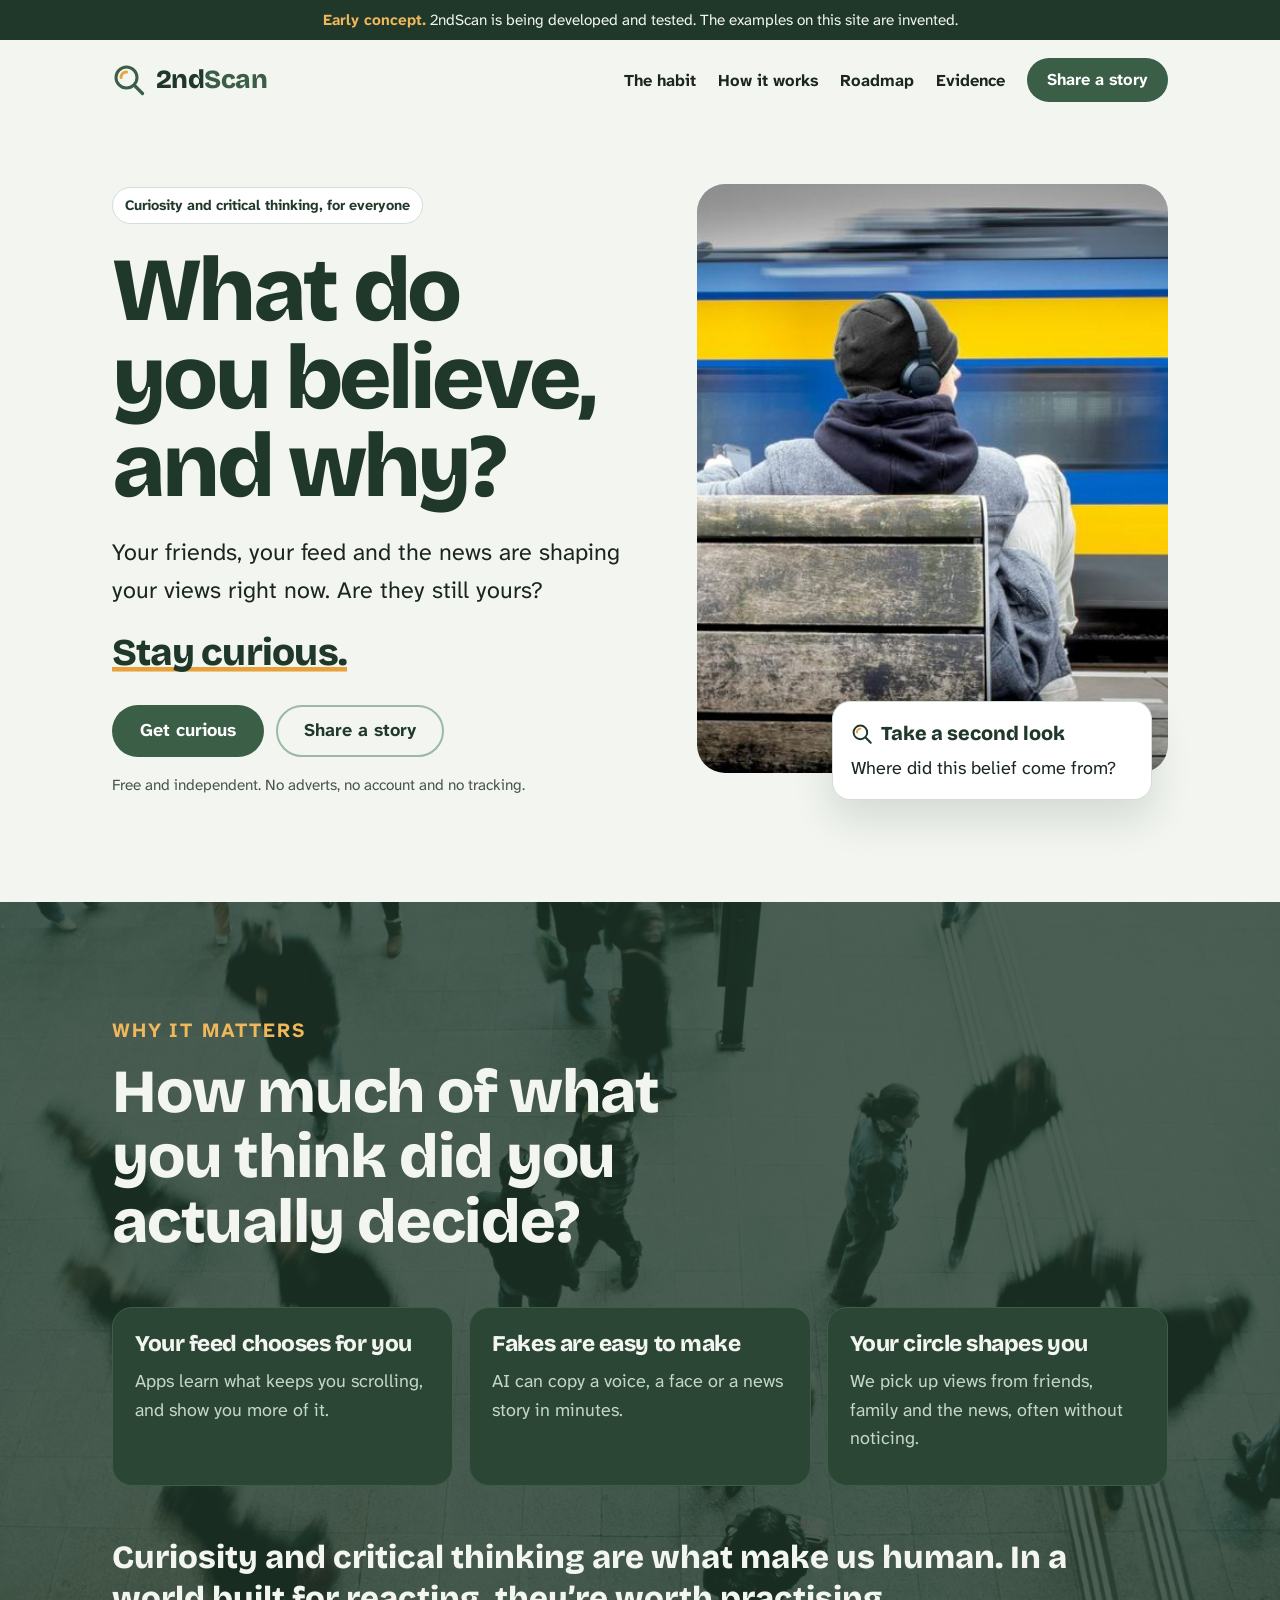
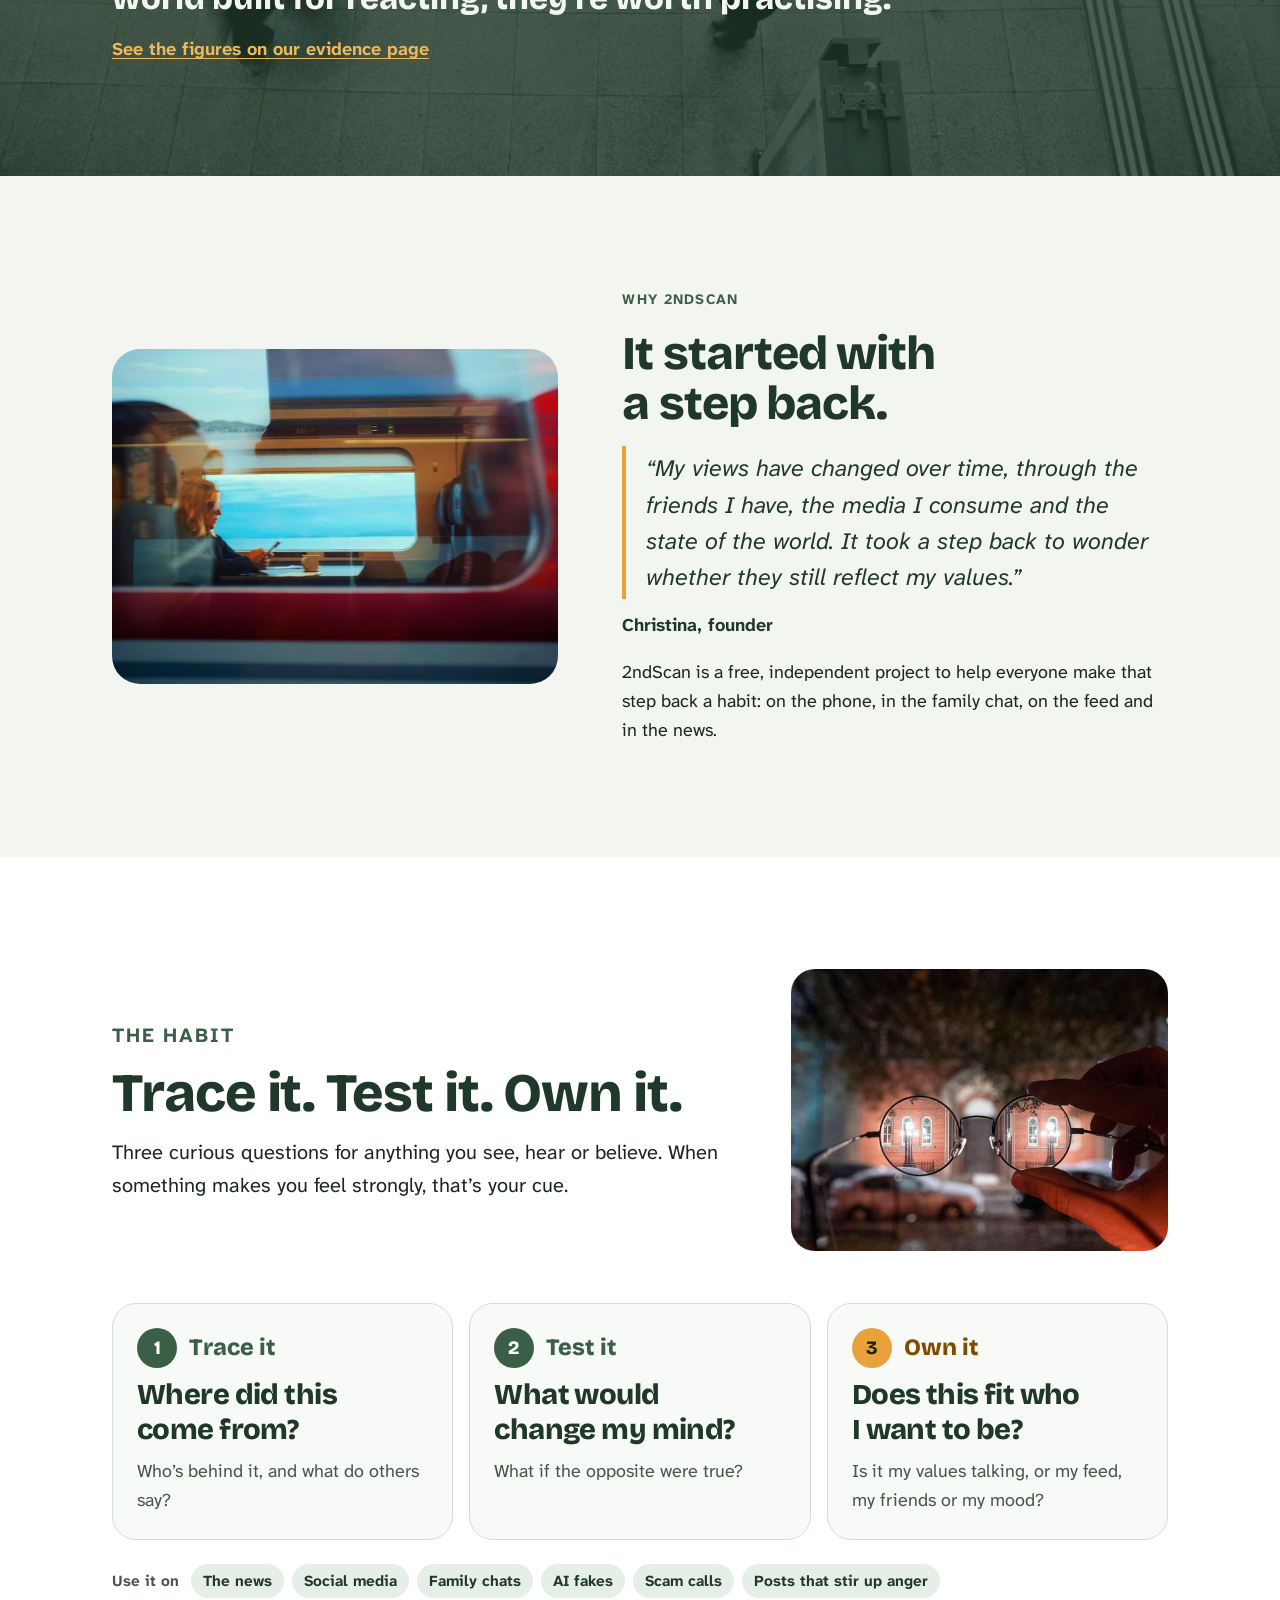
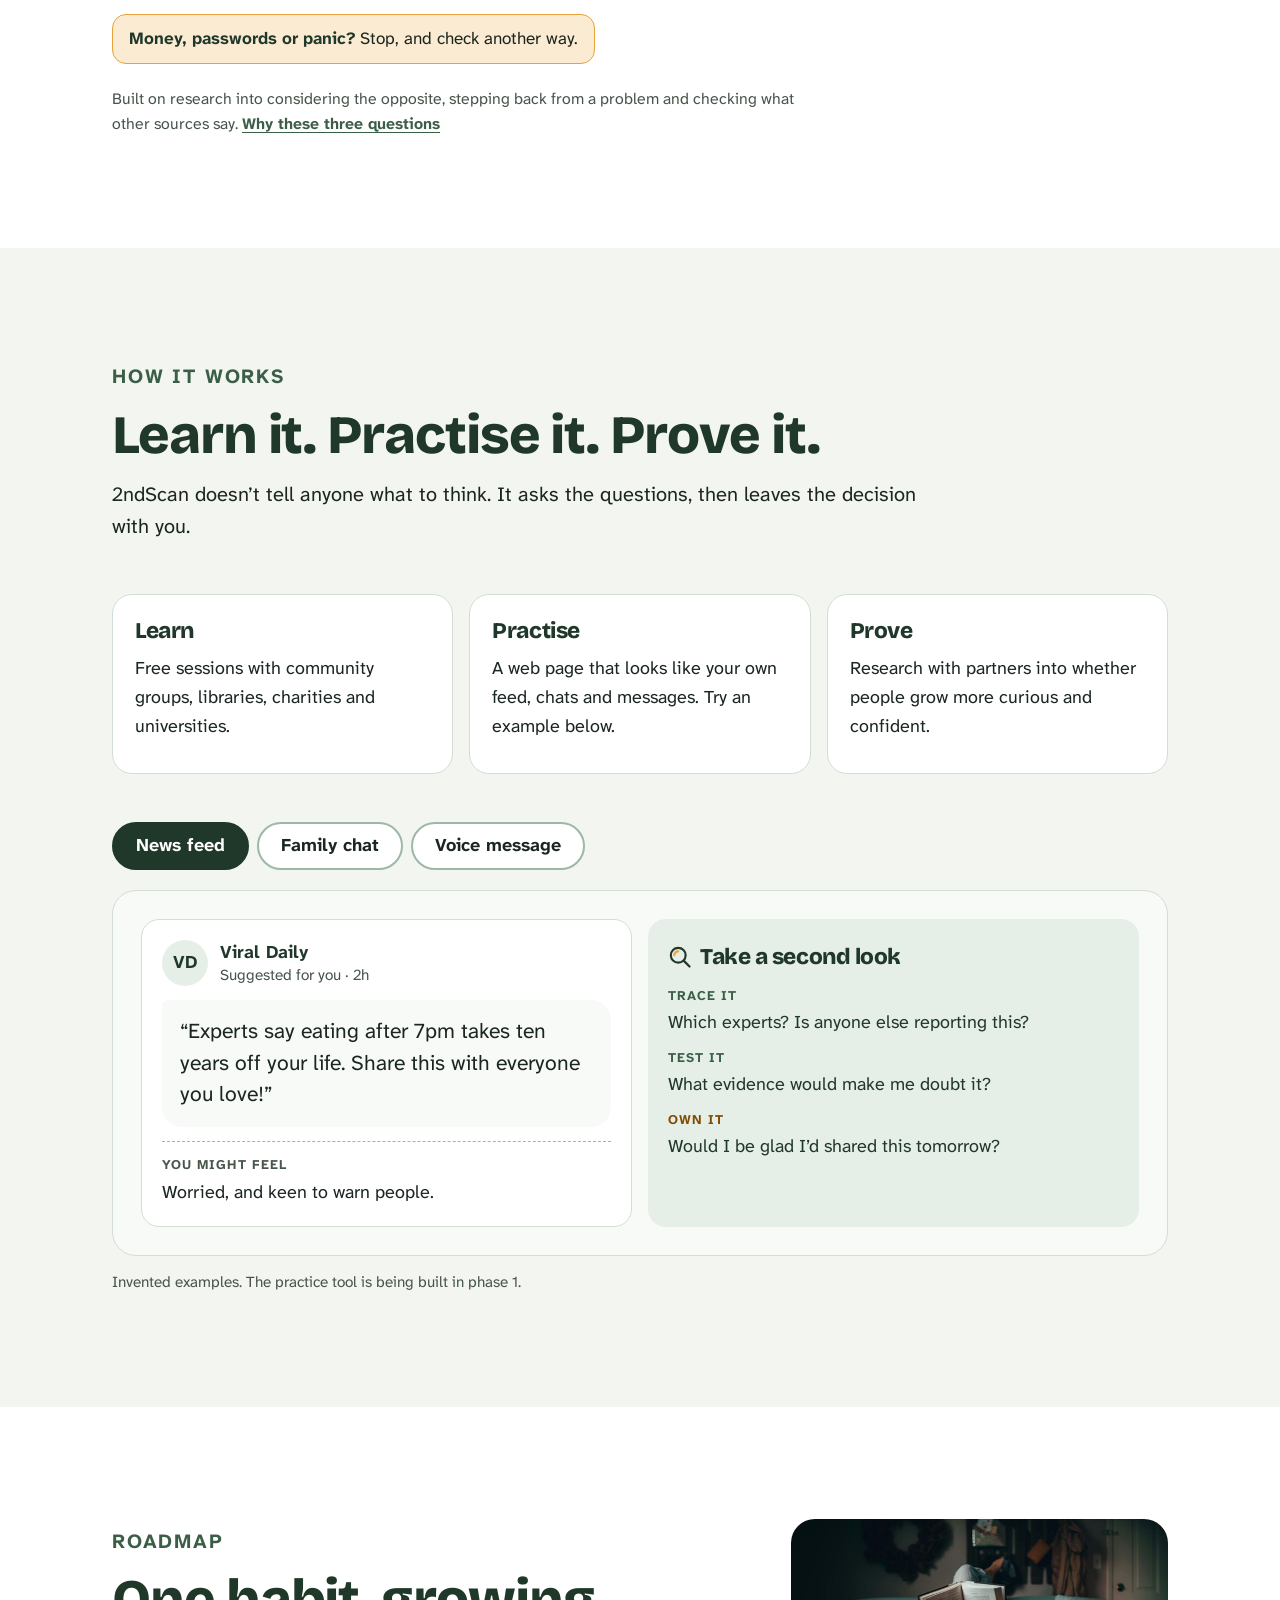
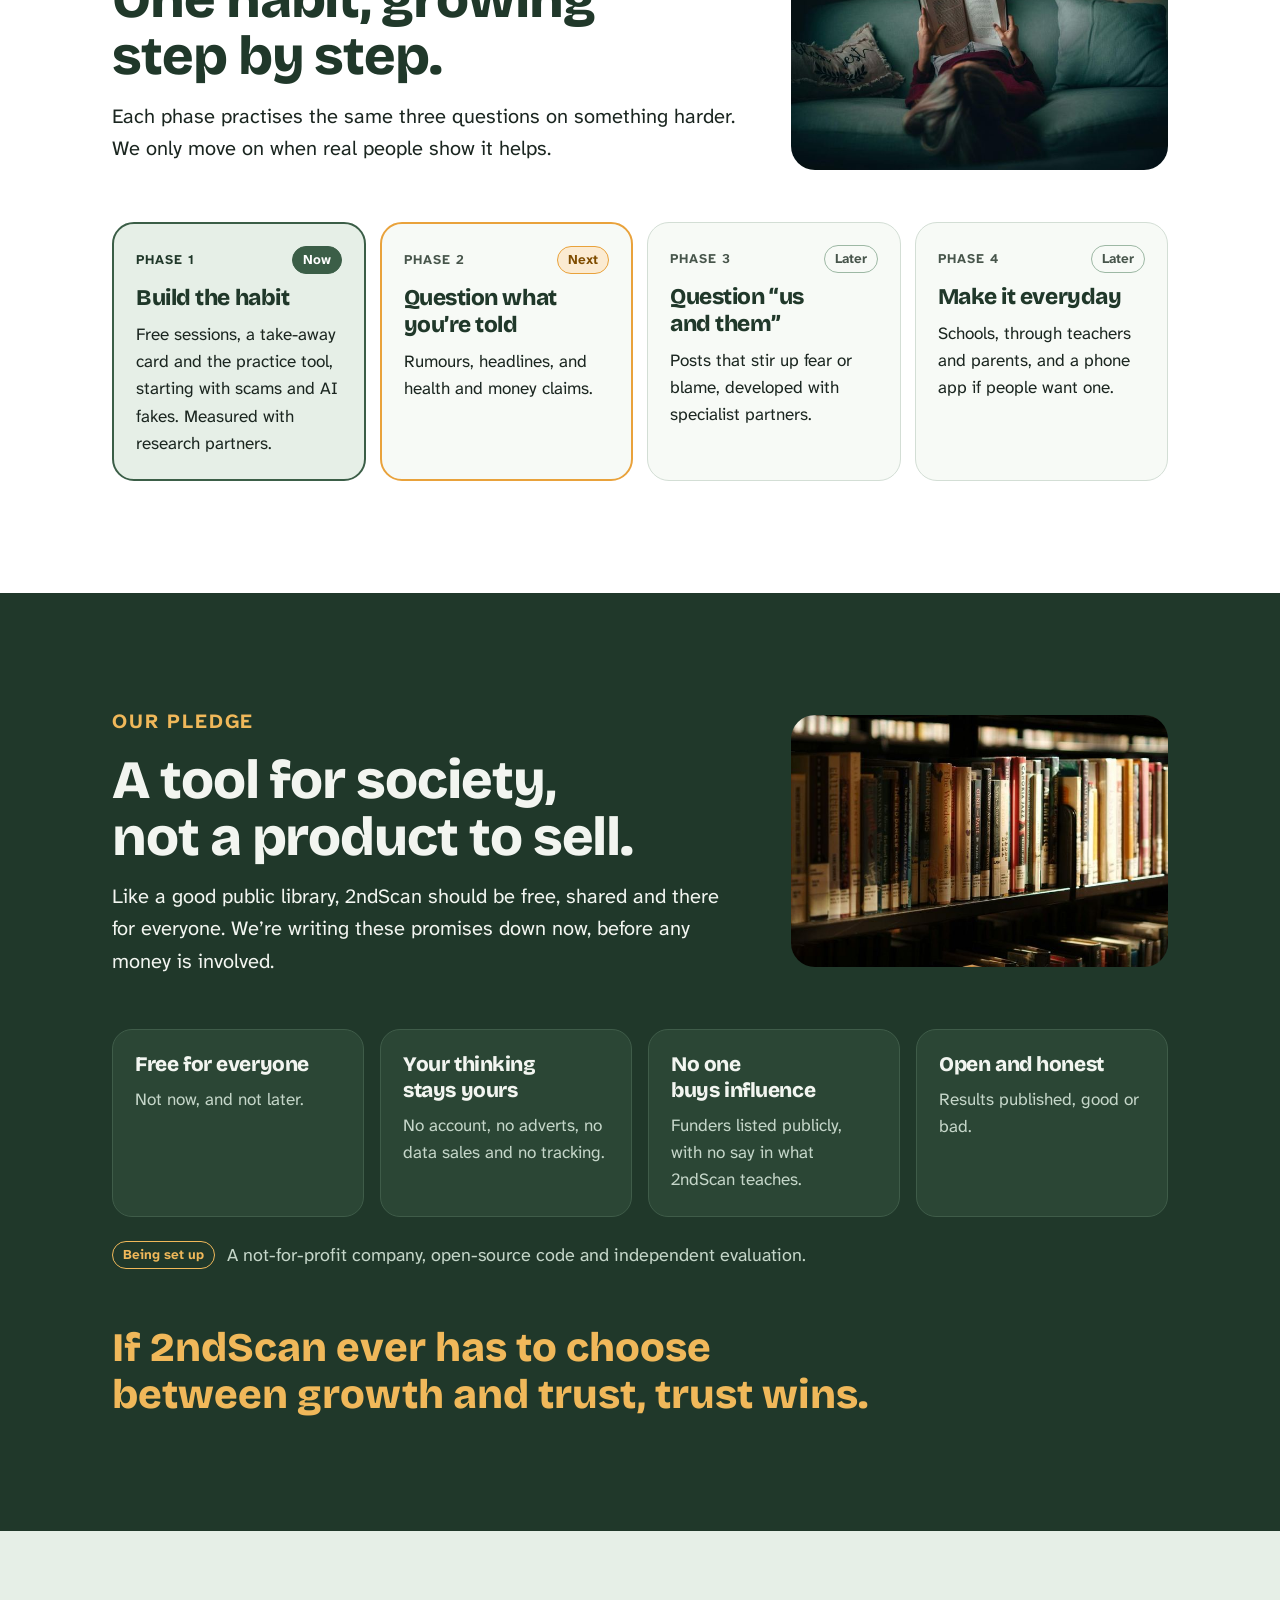
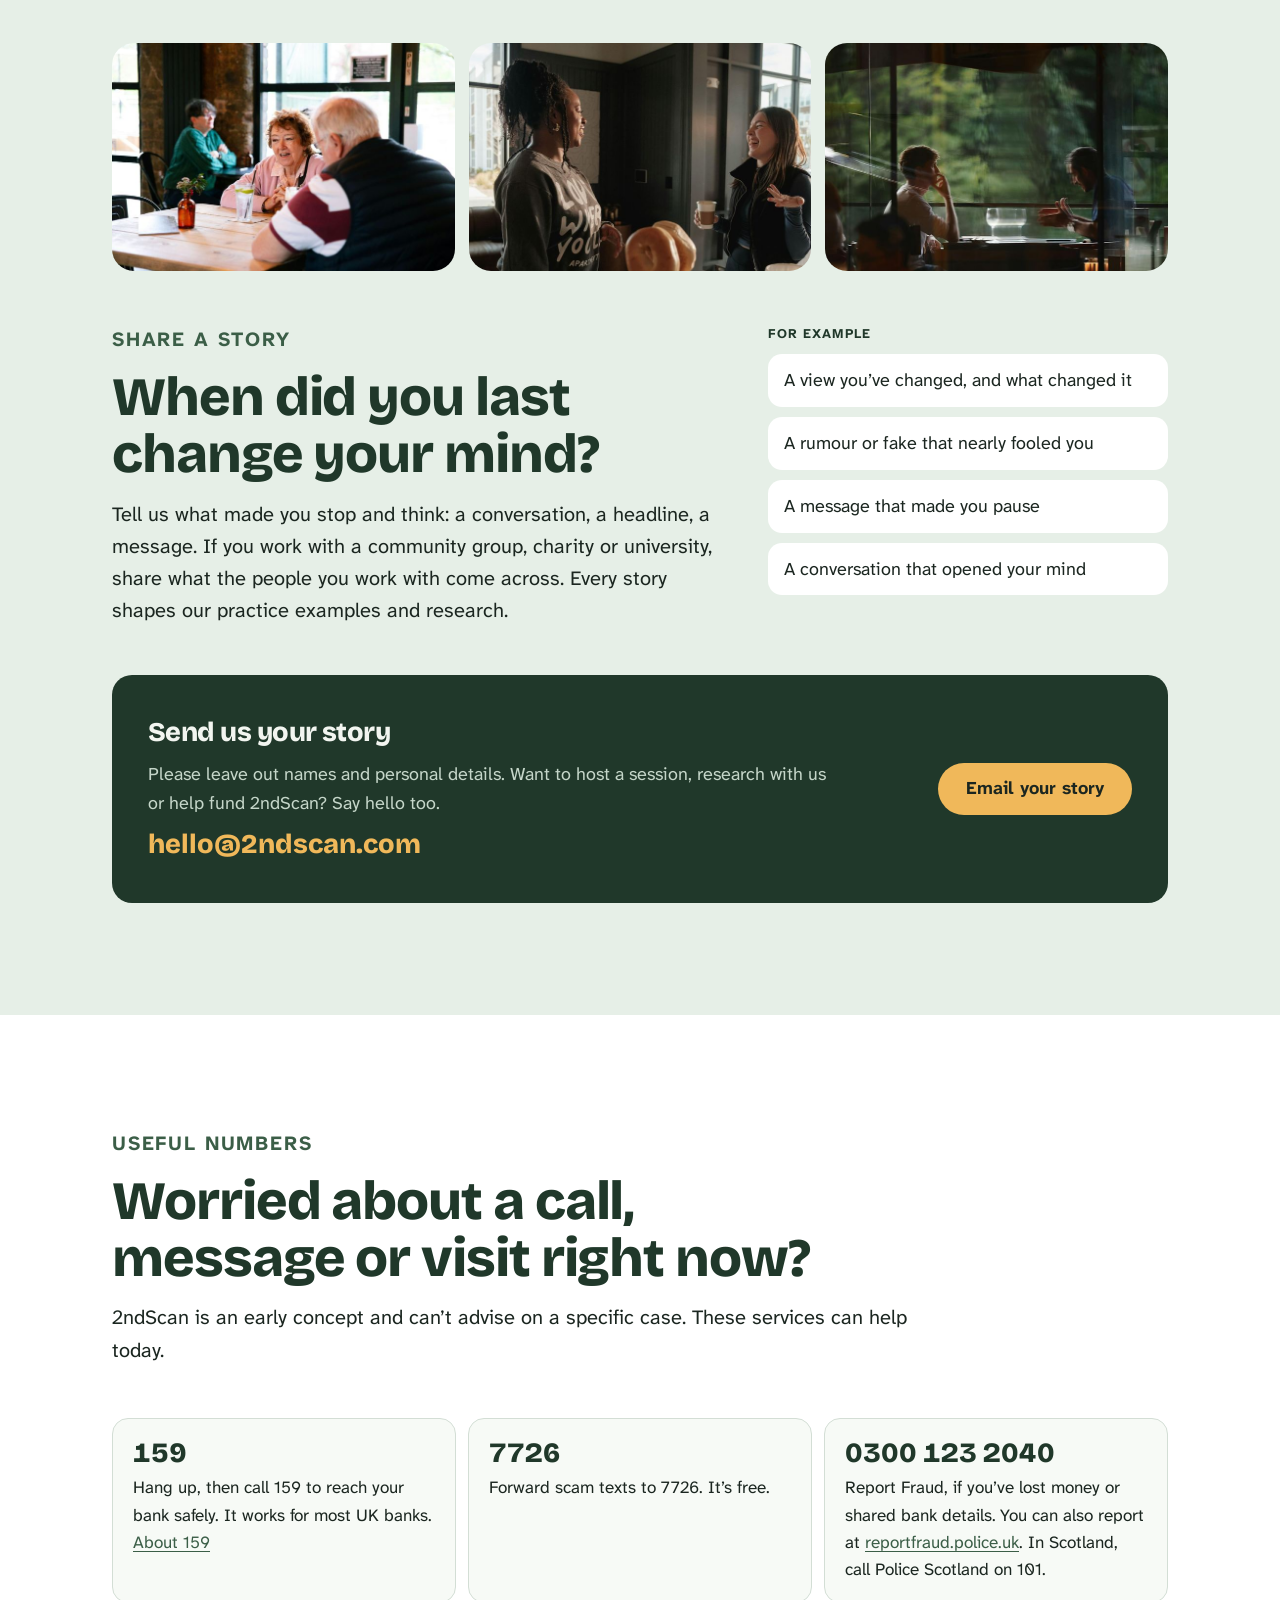
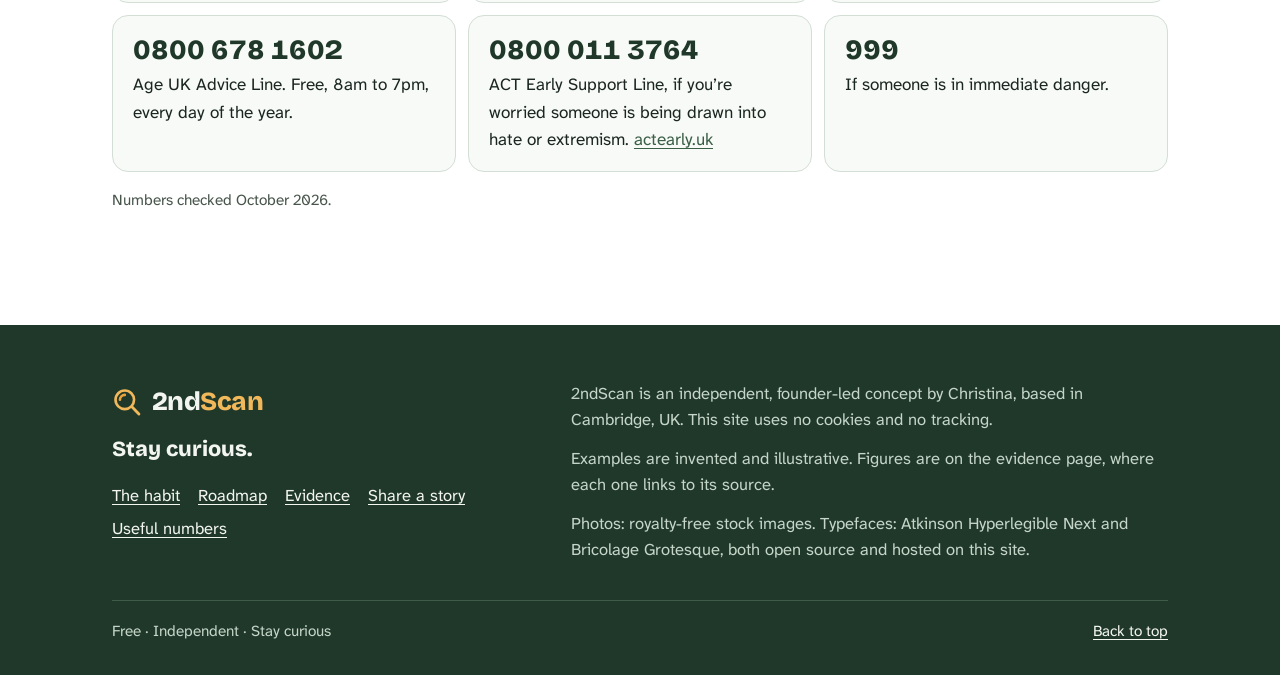
==== commit 1e9401fa: "New home page: "What do you believe, and why?" - New hero message and train photo, with "Stay curiou" ====
--- a/index.html
+++ b/index.html
@@ -3,15 +3,15 @@
 <head>
   <meta charset="utf-8">
   <meta name="viewport" content="width=device-width, initial-scale=1">
-  <title>2ndScan: Take a second look</title>
-  <meta name="description" content="2ndScan is a free, independent thinking habit for every age: three questions that help you pause, look again and decide for yourself, whether it’s a scam call, a fake clip, a rumour or a hateful post.">
+  <title>2ndScan: What do you believe, and why?</title>
+  <meta name="description" content="2ndScan is a free, independent project to make curiosity and critical thinking an everyday habit. Three questions for anything you see, hear or believe: trace it, test it, own it.">
   <link rel="canonical" href="https://2ndscan.com/">
   <meta name="theme-color" content="#20382a">
   <meta property="og:type" content="website">
   <meta property="og:url" content="https://2ndscan.com/">
-  <meta property="og:title" content="2ndScan: Take a second look">
-  <meta property="og:description" content="A free thinking habit for every age. Three questions that work on the phone, at the door and online.">
-  <meta property="og:image" content="https://2ndscan.com/assets/img/hero-1400.jpg">
+  <meta property="og:title" content="What do you believe, and why? | 2ndScan">
+  <meta property="og:description" content="Your friends, your feed and the news are shaping your views right now. Are they still yours? Stay curious.">
+  <meta property="og:image" content="https://2ndscan.com/assets/img/train-1400.jpg">
   <meta name="twitter:card" content="summary_large_image">
   <link rel="icon" href="assets/favicon.svg" type="image/svg+xml">
   <link rel="preload" href="assets/fonts/bricolage-grotesque-800.woff2" as="font" type="font/woff2" crossorigin>
@@ -35,10 +35,11 @@
       </a>
       <nav class="site-nav" aria-label="Main">
         <ul>
-          <li><a href="#how">How it works</a></li>
-          <li class="nav-hide"><a href="#why">Why a habit</a></li>
+          <li><a href="#habit">The habit</a></li>
+          <li class="nav-hide"><a href="#how">How it works</a></li>
+          <li class="nav-hide"><a href="#roadmap">Roadmap</a></li>
           <li><a href="evidence.html">Evidence</a></li>
-          <li><a class="btn btn-primary btn-small" href="#get-involved">Get involved</a></li>
+          <li><a class="btn btn-primary btn-small" href="#story">Share a story</a></li>
         </ul>
       </nav>
     </div>
@@ -51,245 +52,304 @@
       <div class="wrap">
         <div class="hero-text">
           <ul class="pills" aria-label="About 2ndScan">
-            <li>Free for everyone</li>
-            <li>Independent</li>
-            <li>For every age</li>
+            <li>Curiosity and critical thinking, for everyone</li>
           </ul>
-          <h1 id="hero-title">Take a <span class="mark">second look.</span></h1>
-          <p class="lead">A free thinking habit for every age. Three simple questions that help you pause, look again and decide for yourself, whether it’s a scam call, a fake clip, a rumour or a hateful post.</p>
-          <p class="hero-tag">Not a scam checker. Not a fact-checker. A thinking habit you keep for life.</p>
+          <h1 id="hero-title">What do you believe, and why?</h1>
+          <p class="lead">Your friends, your feed and the news are shaping your views right now. Are they still yours?</p>
+          <p class="hero-stay"><span class="mark">Stay curious.</span></p>
           <div class="actions">
-            <a class="btn btn-primary" href="#how">See how it works</a>
-            <a class="btn btn-secondary" href="#get-involved">Get involved</a>
-          </div>
-          <p class="fineprint">Say it “second scan”. No adverts, no account and no tracking.</p>
+            <a class="btn btn-primary" href="#habit">Get curious</a>
+            <a class="btn btn-secondary" href="#story">Share a story</a>
+          </div>
+          <p class="fineprint">Free and independent. No adverts, no account and no tracking.</p>
         </div>
         <figure class="hero-figure">
-          <img src="assets/img/hero-1400.jpg" srcset="assets/img/hero-800.jpg 800w, assets/img/hero-1400.jpg 1400w" sizes="(max-width: 899px) 100vw, 520px" width="1400" height="933" alt="An older woman in glasses, smiling as she talks on her mobile phone at home." fetchpriority="high">
+          <img src="assets/img/train-1400.jpg" srcset="assets/img/train-800.jpg 800w, assets/img/train-1400.jpg 1400w" sizes="(max-width: 899px) 100vw, 520px" width="1400" height="934" alt="A man sitting still on a station bench while a train rushes past in a blur." fetchpriority="high">
           <div class="hero-card">
             <p class="card-title"><svg width="22" height="22" viewBox="0 0 34 34" fill="none" aria-hidden="true"><circle cx="14.5" cy="14.5" r="10.5" stroke="currentColor" stroke-width="3"/><path d="M22.5 22.5L30.5 30.5" stroke="currentColor" stroke-width="3.2" stroke-linecap="round"/><path class="logo-arc" d="M9 14.5a5.5 5.5 0 0 1 5.5-5.5" stroke-width="3" stroke-linecap="round"/></svg>Take a second look</p>
-            <p>Who’s really calling, and why?</p>
-          </div>
-          <figcaption class="credit">Photo: <a href="https://unsplash.com/photos/f5uc9of5eak">A. C. on Unsplash</a></figcaption>
+            <p>Where did this belief come from?</p>
+          </div>
         </figure>
       </div>
     </section>
 
+    <!-- Why it matters -->
+    <section class="band band-deep why" id="why" aria-labelledby="why-title">
+      <img class="why-bg" src="assets/img/crowd-1600.jpg" srcset="assets/img/crowd-800.jpg 800w, assets/img/crowd-1600.jpg 1600w" sizes="100vw" width="1600" height="1067" alt="" loading="lazy">
+      <div class="wrap">
+        <div class="section-head">
+          <p class="eyebrow">Why it matters</p>
+          <h2 id="why-title">How much of what you think did you actually decide?</h2>
+        </div>
+        <ul class="reasons">
+          <li class="reason">
+            <h3>Your feed chooses for you</h3>
+            <p>Apps learn what keeps you scrolling, and show you more of it.</p>
+          </li>
+          <li class="reason">
+            <h3>Fakes are easy to make</h3>
+            <p>AI can copy a voice, a face or a news story in minutes.</p>
+          </li>
+          <li class="reason">
+            <h3>Your circle shapes you</h3>
+            <p>We pick up views from friends, family and the news, often without noticing.</p>
+          </li>
+        </ul>
+        <p class="why-close">Curiosity and critical thinking are what make us human. In a world built for reacting, they’re worth practising.</p>
+        <p class="why-link"><a href="evidence.html">See the figures on our evidence page</a></p>
+      </div>
+    </section>
+
+    <!-- Founder -->
+    <section class="band founder" aria-labelledby="founder-title">
+      <div class="wrap">
+        <figure class="founder-figure">
+          <img src="assets/img/window-1200.jpg" srcset="assets/img/window-700.jpg 700w, assets/img/window-1200.jpg 1200w" sizes="(max-width: 899px) 100vw, 480px" width="1200" height="800" alt="A woman on a train looking out of the window, seen through the glass." loading="lazy">
+        </figure>
+        <div class="founder-text">
+          <p class="eyebrow">Why 2ndScan</p>
+          <h2 id="founder-title">It started with a step back.</h2>
+          <blockquote class="founder-quote">
+            <p>“My views have changed over time, through the friends I have, the media I consume and the state of the world. It took a step back to wonder whether they still reflect my values.”</p>
+          </blockquote>
+          <p class="founder-name">Christina, founder</p>
+          <p>2ndScan is a free, independent project to help everyone make that step back a habit: on the phone, in the family chat, on the feed and in the news.</p>
+        </div>
+      </div>
+    </section>
+
+    <!-- The habit -->
+    <section class="band band-surface" id="habit" aria-labelledby="habit-title">
+      <div class="wrap">
+        <div class="split-head">
+          <div class="section-head">
+            <p class="eyebrow">The habit</p>
+            <h2 id="habit-title">Trace&nbsp;it. Test&nbsp;it. Own&nbsp;it.</h2>
+            <p>Three curious questions for anything you see, hear or believe. When something makes you feel strongly, that’s your cue.</p>
+          </div>
+          <figure>
+            <img src="assets/img/glasses-1000.jpg" srcset="assets/img/glasses-600.jpg 600w, assets/img/glasses-1000.jpg 1000w" sizes="(max-width: 899px) 100vw, 420px" width="1000" height="1501" alt="A hand holding up a pair of glasses that bring a blurred street into sharp focus." loading="lazy" class="img-glasses">
+          </figure>
+        </div>
+        <ol class="habit-qs" role="list">
+          <li>
+            <p class="habit-step"><span class="habit-num" aria-hidden="true">1</span>Trace it</p>
+            <h3>Where did this come from?</h3>
+            <p>Who’s behind it, and what do others say?</p>
+          </li>
+          <li>
+            <p class="habit-step"><span class="habit-num" aria-hidden="true">2</span>Test it</p>
+            <h3>What would change my mind?</h3>
+            <p>What if the opposite were true?</p>
+          </li>
+          <li>
+            <p class="habit-step"><span class="habit-num" aria-hidden="true">3</span>Own it</p>
+            <h3>Does this fit who I want to be?</h3>
+            <p>Is it my values talking, or my feed, my friends or my mood?</p>
+          </li>
+        </ol>
+        <div class="use-on">
+          <div class="use-wrap">
+            <p class="use-label">Use it on</p>
+            <ul class="use-chips">
+              <li>The news</li>
+              <li>Social media</li>
+              <li>Family chats</li>
+              <li>AI fakes</li>
+              <li>Scam calls</li>
+              <li>Posts that stir up anger</li>
+            </ul>
+          </div>
+          <p class="rule-pill"><strong>Money, passwords or panic?</strong> Stop, and check another way.</p>
+        </div>
+        <p class="research-line">Built on research into considering the opposite, stepping back from a problem and checking what other sources say. <a href="evidence.html#questions">Why these three questions</a></p>
+      </div>
+    </section>
+
     <!-- How it works -->
-    <section class="band band-surface" id="how" aria-labelledby="how-title">
+    <section class="band" id="how" aria-labelledby="how-title">
       <div class="wrap">
         <div class="section-head">
           <p class="eyebrow">How it works</p>
-          <h2 id="how-title">Three questions. Any age. Anywhere.</h2>
-          <p>2ndScan doesn’t tell anyone what to think. It asks the questions that help you think things through, then leaves the decision with you.</p>
-        </div>
-        <div class="how-grid">
-          <ol class="questions" role="list">
-            <li>Who’s saying this, and why?</li>
-            <li>What might be missing?</li>
-            <li>What do I really think now?</li>
-          </ol>
-          <div class="how-side">
-            <p>The questions work at nine and at ninety, on a screen or on the doorstep. The aim is for them to become a habit that goes with you. Success means people need us less.</p>
-            <aside class="rule" aria-label="The one rule">
-              <p class="label">The one rule</p>
-              <p class="rule-q">Money, passwords or panic?</p>
-              <p>Stop. Check it another way, through a number or app you already trust, and talk to someone you trust.</p>
-            </aside>
-          </div>
-        </div>
-      </div>
-    </section>
-
-    <!-- One skill, three disguises -->
-    <section class="band" id="examples" aria-labelledby="examples-title">
-      <div class="wrap">
-        <div class="section-head">
-          <p class="eyebrow">See it in action</p>
-          <h2 id="examples-title">One skill, three disguises.</h2>
-          <p>Scams, rumours and hate look different, but they pull the same levers: tricks that push us to act before we think. Pick an example and take a second look.</p>
-        </div>
+          <h2 id="how-title">Learn&nbsp;it. Practise&nbsp;it. Prove&nbsp;it.</h2>
+          <p>2ndScan doesn’t tell anyone what to think. It asks the questions, then leaves the decision with you.</p>
+        </div>
+        <ul class="reasons">
+          <li class="reason">
+            <h3>Learn</h3>
+            <p>Free sessions with community groups, libraries, charities and universities.</p>
+          </li>
+          <li class="reason">
+            <h3>Practise</h3>
+            <p>A web page that looks like your own feed, chats and messages. Try an example below.</p>
+          </li>
+          <li class="reason">
+            <h3>Prove</h3>
+            <p>Research with partners into whether people grow more curious and confident.</p>
+          </li>
+        </ul>
 
         <fieldset class="disguise">
           <legend class="sr-only">Choose an example</legend>
-          <input class="sr-only" type="radio" name="disguise" id="d-scam" checked>
-          <input class="sr-only" type="radio" name="disguise" id="d-rumour">
-          <input class="sr-only" type="radio" name="disguise" id="d-hate">
+          <input class="sr-only" type="radio" name="example" id="d-feed" checked>
+          <input class="sr-only" type="radio" name="example" id="d-chat">
+          <input class="sr-only" type="radio" name="example" id="d-voice">
           <div class="disguise-tabs">
-            <label for="d-scam">Scam call</label>
-            <label for="d-rumour">Rumour</label>
-            <label for="d-hate">Hate post</label>
+            <label for="d-feed">News feed</label>
+            <label for="d-chat">Family chat</label>
+            <label for="d-voice">Voice message</label>
           </div>
 
           <div class="disguise-panels">
-            <div class="disguise-panel" id="p-scam">
+            <div class="disguise-panel" id="p-feed">
               <div class="msg">
-                <p class="msg-where">Phone call · The voice sounds just like him</p>
-                <blockquote class="msg-body"><p>“Gran, it’s Jamie. I’ve lost my phone and I’m in trouble. Can you send £300 to my friend today? Please don’t tell Mum.”</p></blockquote>
-                <p class="instinct"><span class="label">First instinct</span> Help him, and fast.</p>
+                <div class="msg-from">
+                  <span class="avatar" aria-hidden="true">VD</span>
+                  <p class="msg-name"><strong>Viral Daily</strong><span>Suggested for you · 2h</span></p>
+                </div>
+                <blockquote class="msg-body"><p>“Experts say eating after 7pm takes ten years off your life. Share this with everyone you love!”</p></blockquote>
+                <p class="instinct"><span class="label">You might feel</span> Worried, and keen to warn people.</p>
               </div>
               <div class="look">
                 <h3 class="look-title"><svg width="24" height="24" viewBox="0 0 34 34" fill="none" aria-hidden="true"><circle cx="14.5" cy="14.5" r="10.5" stroke="currentColor" stroke-width="3"/><path d="M22.5 22.5L30.5 30.5" stroke="currentColor" stroke-width="3.2" stroke-linecap="round"/><path class="logo-arc" d="M9 14.5a5.5 5.5 0 0 1 5.5-5.5" stroke-width="3" stroke-linecap="round"/></svg>Take a second look</h3>
-                <p class="label">Levers it pulls</p>
-                <ul class="chips">
-                  <li>Heartstrings</li>
-                  <li>Rush</li>
-                  <li>Secrecy</li>
-                </ul>
-                <p class="label">Ask yourself</p>
-                <p class="look-q">Could this be an AI copy of his voice? Why would he want it kept secret?</p>
-                <div class="next-step">
-                  <p class="label">A safe next step</p>
-                  <p>Hang up and call him back on the number you already have. A family code word helps too.</p>
+                <div class="look-row"><p class="label">Trace it</p><p>Which experts? Is anyone else reporting this?</p></div>
+                <div class="look-row"><p class="label">Test it</p><p>What evidence would make me doubt it?</p></div>
+                <div class="look-row look-own"><p class="label">Own it</p><p>Would I be glad I’d shared this tomorrow?</p></div>
+              </div>
+            </div>
+
+            <div class="disguise-panel" id="p-chat">
+              <div class="msg">
+                <div class="msg-from">
+                  <span class="avatar" aria-hidden="true">D</span>
+                  <p class="msg-name"><strong>Uncle Dave</strong><span>Family group · 9:12pm</span></p>
                 </div>
-              </div>
-            </div>
-
-            <div class="disguise-panel" id="p-rumour">
-              <div class="msg">
-                <p class="msg-where">Family group chat · Forwarded many times</p>
-                <blockquote class="msg-body"><p>“SHARE before they delete this! Doctors don’t want you to know about this one simple cure.”</p></blockquote>
-                <p class="instinct"><span class="label">First instinct</span> Warn everyone I know.</p>
+                <blockquote class="msg-body"><p>“They’re all the same, those people. It’s obvious who’s to blame for the state of this town.”</p></blockquote>
+                <p class="instinct"><span class="label">You might feel</span> Angry, or quietly agreeing.</p>
               </div>
               <div class="look">
                 <h3 class="look-title"><svg width="24" height="24" viewBox="0 0 34 34" fill="none" aria-hidden="true"><circle cx="14.5" cy="14.5" r="10.5" stroke="currentColor" stroke-width="3"/><path d="M22.5 22.5L30.5 30.5" stroke="currentColor" stroke-width="3.2" stroke-linecap="round"/><path class="logo-arc" d="M9 14.5a5.5 5.5 0 0 1 5.5-5.5" stroke-width="3" stroke-linecap="round"/></svg>Take a second look</h3>
-                <p class="label">Levers it pulls</p>
-                <ul class="chips">
-                  <li>Rush</li>
-                  <li>Too good to be true</li>
-                  <li>Only you know the truth</li>
-                </ul>
-                <p class="label">Ask yourself</p>
-                <p class="look-q">Where’s the evidence, and who’s behind it? Who gains if I share it?</p>
-                <div class="next-step">
-                  <p class="label">A safe next step</p>
-                  <p>Don’t share it yet. Ask a pharmacist or GP, or check the NHS website.</p>
+                <div class="look-row"><p class="label">Trace it</p><p>Where did this idea come from? Who gains if we believe it?</p></div>
+                <div class="look-row"><p class="label">Test it</p><p>Do I know anyone who doesn’t fit “all the same”?</p></div>
+                <div class="look-row look-own"><p class="label">Own it</p><p>Does blaming a whole group fit who I want to be?</p></div>
+              </div>
+            </div>
+
+            <div class="disguise-panel" id="p-voice">
+              <div class="msg">
+                <div class="msg-from">
+                  <span class="avatar" aria-hidden="true">?</span>
+                  <p class="msg-name"><strong>Unknown number</strong><span>Voice message · 0:24</span></p>
                 </div>
-              </div>
-            </div>
-
-            <div class="disguise-panel" id="p-hate">
-              <div class="msg">
-                <p class="msg-where">Local community page · Shared 12,400 times</p>
-                <blockquote class="msg-body"><p>“BREAKING: Huge fire in the market square tonight. We all know who’s behind this. Share before they delete it!”</p></blockquote>
-                <p class="instinct"><span class="label">First instinct</span> Feel angry, and share it.</p>
+                <blockquote class="msg-body"><p>“Mum, it’s me. I’ve broken my phone. Can you send £200 today? Please don’t tell Dad.”</p></blockquote>
+                <p class="instinct"><span class="label">You might feel</span> Panic, and an urge to help fast.</p>
               </div>
               <div class="look">
                 <h3 class="look-title"><svg width="24" height="24" viewBox="0 0 34 34" fill="none" aria-hidden="true"><circle cx="14.5" cy="14.5" r="10.5" stroke="currentColor" stroke-width="3"/><path d="M22.5 22.5L30.5 30.5" stroke="currentColor" stroke-width="3.2" stroke-linecap="round"/><path class="logo-arc" d="M9 14.5a5.5 5.5 0 0 1 5.5-5.5" stroke-width="3" stroke-linecap="round"/></svg>Take a second look</h3>
-                <p class="label">Levers it pulls</p>
-                <ul class="chips">
-                  <li>Us and them</li>
-                  <li>Fear</li>
-                  <li>Rush</li>
-                </ul>
-                <p class="label">Ask yourself</p>
-                <p class="look-q">Who exactly is “they”? Who benefits if I feel angry?</p>
-                <div class="next-step">
-                  <p class="label">A safe next step</p>
-                  <p>Don’t share yet. Check local news and police updates first.</p>
-                </div>
+                <div class="look-row"><p class="label">Trace it</p><p>Is this really their number? Could AI have copied their voice?</p></div>
+                <div class="look-row"><p class="label">Test it</p><p>What would they say if I called their usual number?</p></div>
+                <div class="look-row look-own"><p class="label">Own it</p><p>Would they want me to check first? Money or panic means stop and call back.</p></div>
               </div>
             </div>
           </div>
         </fieldset>
-        <p class="note">Invented examples, not live checks. A lever means slow down and check. It doesn’t always mean fake.</p>
-      </div>
-    </section>
-
-    <!-- Why a habit -->
-    <section class="band band-surface" id="why" aria-labelledby="why-title">
-      <div class="wrap">
-        <div class="section-head">
-          <p class="eyebrow">Why a habit</p>
-          <h2 id="why-title">Why a habit, not another app?</h2>
-          <p>Banks, phone companies and charities are doing good work to protect people. But each one protects its own customers, in its own app, for as long as it runs. A habit goes wherever you go.</p>
-        </div>
-        <ul class="reasons">
-          <li class="reason">
-            <h3>Works without a screen</h3>
-            <p>At the door, on the phone and at the kitchen table.</p>
-          </li>
-          <li class="reason">
-            <h3>Never out of date</h3>
-            <p>The tricks keep changing. The questions still work.</p>
-          </li>
-          <li class="reason">
-            <h3>Yours for life</h3>
-            <p>Once you’ve learned it, it’s yours to keep, and to pass on to the people you love.</p>
-          </li>
-        </ul>
-        <p class="pull">Tools change. Tricks change.<br>A habit stays with you.</p>
-        <p class="pull-after">That’s how 2ndScan can stay free for everyone, forever.</p>
-        <div class="evidence-link">
-          <div>
-            <h3>See the evidence</h3>
-            <p>What’s changing, why a habit works, and what we still need to prove. Every figure links to its source.</p>
-          </div>
-          <a class="btn btn-primary" href="evidence.html">Read the evidence</a>
-        </div>
+        <p class="note">Invented examples. The practice tool is being built in phase 1.</p>
+      </div>
+    </section>
+
+    <!-- Roadmap -->
+    <section class="band band-surface" id="roadmap" aria-labelledby="roadmap-title">
+      <div class="wrap">
+        <div class="split-head">
+          <div class="section-head">
+            <p class="eyebrow">Roadmap</p>
+            <h2 id="roadmap-title">One habit, growing step by step.</h2>
+            <p>Each phase practises the same three questions on something harder. We only move on when real people show it helps.</p>
+          </div>
+          <figure>
+            <img src="assets/img/reading-1200.jpg" srcset="assets/img/reading-700.jpg 700w, assets/img/reading-1200.jpg 1200w" sizes="(max-width: 899px) 100vw, 420px" width="1200" height="800" alt="A person lying on a sofa, absorbed in a book." loading="lazy">
+          </figure>
+        </div>
+        <ol class="phases" role="list">
+          <li class="phase is-now">
+            <div class="phase-head"><p class="label">Phase 1</p><span class="status status-now">Now</span></div>
+            <h3>Build the habit</h3>
+            <p>Free sessions, a take-away card and the practice tool, starting with scams and AI fakes. Measured with research partners.</p>
+          </li>
+          <li class="phase is-next">
+            <div class="phase-head"><p class="label">Phase 2</p><span class="status status-next">Next</span></div>
+            <h3>Question what you’re told</h3>
+            <p>Rumours, headlines, and health and money claims.</p>
+          </li>
+          <li class="phase">
+            <div class="phase-head"><p class="label">Phase 3</p><span class="status">Later</span></div>
+            <h3>Question “us and them”</h3>
+            <p>Posts that stir up fear or blame, developed with specialist partners.</p>
+          </li>
+          <li class="phase">
+            <div class="phase-head"><p class="label">Phase 4</p><span class="status">Later</span></div>
+            <h3>Make it everyday</h3>
+            <p>Schools, through teachers and parents, and a phone app if people want one.</p>
+          </li>
+        </ol>
       </div>
     </section>
 
     <!-- Pledge -->
     <section class="band band-deep" id="pledge" aria-labelledby="pledge-title">
       <div class="wrap">
-        <div class="section-head">
-          <p class="eyebrow">Our pledge</p>
-          <h2 id="pledge-title">A tool for society, not a product to sell.</h2>
-          <p>Like a good public library, 2ndScan should be free, shared and there for everyone. We’re writing these promises down now, before any money is involved.</p>
+        <div class="split-head">
+          <div class="section-head">
+            <p class="eyebrow">Our pledge</p>
+            <h2 id="pledge-title">A tool for society, not a product to sell.</h2>
+            <p>Like a good public library, 2ndScan should be free, shared and there for everyone. We’re writing these promises down now, before any money is involved.</p>
+          </div>
+          <figure>
+            <img src="assets/img/library-933.jpg" srcset="assets/img/library-700.jpg 700w, assets/img/library-933.jpg 933w" sizes="(max-width: 899px) 100vw, 420px" width="933" height="1400" alt="Rows of books on library shelves in warm light." loading="lazy" class="img-library">
+          </figure>
         </div>
         <ul class="promises">
-          <li><h3>Free for everyone, forever</h3><p>No charge to use 2ndScan. Not now, and not later.</p></li>
-          <li><h3>Your thinking stays yours</h3><p>No account, no sign-up and nothing to hand over.</p></li>
-          <li><h3>No adverts, no data sales, no tracking</h3><p>Your attention and your data are not the business model.</p></li>
-          <li><h3>Funders can’t buy influence</h3><p>Every funder listed publicly, with no say in what 2ndScan tells people.</p></li>
+          <li><h3>Free for everyone</h3><p>Not now, and not later.</p></li>
+          <li><h3>Your thinking stays yours</h3><p>No account, no adverts, no data sales and no tracking.</p></li>
+          <li><h3>No one buys influence</h3><p>Funders listed publicly, with no say in what 2ndScan teaches.</p></li>
+          <li><h3>Open and honest</h3><p>Results published, good or bad.</p></li>
         </ul>
-        <p class="planned-line"><span class="badge">Being set up</span> A not-for-profit company, open-source code and independent evaluation, published good or bad.</p>
+        <p class="planned-line"><span class="badge">Being set up</span> A not-for-profit company, open-source code and independent evaluation.</p>
         <p class="trust-line">If 2ndScan ever has to choose between growth and trust, trust wins.</p>
       </div>
     </section>
 
-    <!-- Get involved -->
-    <section class="band" id="get-involved" aria-labelledby="involved-title">
-      <div class="wrap">
-        <div class="section-head">
-          <p class="eyebrow">Get involved</p>
-          <h2 id="involved-title">Help shape 2ndScan.</h2>
-          <p>2ndScan is an early concept. Next, we’re testing it with universities, then running a first pilot with older people and their families.</p>
-        </div>
-        <ol class="mini-steps" role="list" aria-label="Where we are">
-          <li class="is-now"><span>Concept</span><span class="status status-now">Now</span></li>
-          <li><span>Research with universities</span><span class="status status-next">Next</span></li>
-          <li><span>First pilot with older people and families</span></li>
-          <li><span>Schools and parents</span></li>
-          <li><span>Tools, only if they help</span></li>
-        </ol>
-        <ul class="involve">
-          <li class="featured">
-            <span class="status status-next">Most needed now</span>
-            <h3>Researchers and universities</h3>
-            <p>Help test whether the habit works, for whom, and whether it lasts. Student projects are welcome.</p>
-          </li>
-          <li>
-            <h3>Funders</h3>
-            <p>Help keep 2ndScan free for everyone, with no strings on what it says.</p>
-          </li>
-          <li>
-            <h3>Community groups and charities</h3>
-            <p>Host a free “Take a second look” session in the first pilot.</p>
-          </li>
-          <li>
-            <h3>Families and volunteers</h3>
-            <p>Try the three questions with someone you help, and tell us what works.</p>
-          </li>
-        </ul>
-        <div class="contact">
+    <!-- Share a story -->
+    <section class="band band-sage" id="story" aria-labelledby="story-title">
+      <div class="wrap">
+        <div class="story-photos">
+          <img src="assets/img/talk-1-700.jpg" width="700" height="467" alt="An older woman chatting warmly with a friend over drinks in a café." loading="lazy" class="img-talk-1">
+          <img src="assets/img/talk-2-700.jpg" width="700" height="467" alt="Two women laughing together over coffee." loading="lazy" class="img-talk-2">
+          <img src="assets/img/talk-3-700.jpg" width="700" height="525" alt="Two men deep in conversation at a café table by a window." loading="lazy" class="img-talk-3">
+        </div>
+        <div class="story-grid">
+          <div class="section-head">
+            <p class="eyebrow">Share a story</p>
+            <h2 id="story-title">When did you last change your mind?</h2>
+            <p>Tell us what made you stop and think: a conversation, a headline, a message. If you work with a community group, charity or university, share what the people you work with come across. Every story shapes our practice examples and research.</p>
+          </div>
+          <div class="prompts-wrap">
+            <p class="label">For example</p>
+            <ul class="prompts">
+              <li>A view you’ve changed, and what changed it</li>
+              <li>A rumour or fake that nearly fooled you</li>
+              <li>A message that made you pause</li>
+              <li>A conversation that opened your mind</li>
+            </ul>
+          </div>
+        </div>
+        <div class="cta-box story-contact">
           <div>
-            <h3>Get in touch</h3>
-            <p>Tell us who you are and how you’d like to help.</p>
+            <h3>Send us your story</h3>
+            <p>Please leave out names and personal details. Want to host a session, research with us or help fund 2ndScan? Say hello too.</p>
             <p class="email">hello@2ndscan.com</p>
           </div>
-          <a class="btn btn-primary" href="mailto:hello@2ndscan.com">Send an email</a>
+          <a class="btn btn-amber" href="mailto:hello@2ndscan.com?subject=My%202ndScan%20story">Email your story</a>
         </div>
       </div>
     </section>
@@ -342,22 +402,23 @@
             <svg class="logo" width="30" height="30" viewBox="0 0 34 34" fill="none" aria-hidden="true"><circle cx="14.5" cy="14.5" r="10.5" stroke="currentColor" stroke-width="3"/><path d="M22.5 22.5L30.5 30.5" stroke="currentColor" stroke-width="3.2" stroke-linecap="round"/><path class="logo-arc" d="M9 14.5a5.5 5.5 0 0 1 5.5-5.5" stroke-width="3" stroke-linecap="round"/></svg>
             <span class="wordmark">2nd<span>Scan</span></span>
           </a>
-          <p class="tagline">Take a second look.</p>
+          <p class="tagline">Stay curious.</p>
           <ul class="footer-links">
-            <li><a href="#how">How it works</a></li>
+            <li><a href="#habit">The habit</a></li>
+            <li><a href="#roadmap">Roadmap</a></li>
             <li><a href="evidence.html">Evidence</a></li>
-            <li><a href="#get-involved">Get involved</a></li>
+            <li><a href="#story">Share a story</a></li>
             <li><a href="#help-now">Useful numbers</a></li>
           </ul>
         </div>
         <div class="footer-notes">
           <p>2ndScan is an independent, founder-led concept by Christina, based in Cambridge, UK. This site uses no cookies and no tracking.</p>
-          <p>Examples are invented and illustrative. Figures on the evidence page link to their sources and were checked in October 2026.</p>
-          <p>Photo: <a href="https://unsplash.com/photos/f5uc9of5eak">A. C.</a> on <a href="https://unsplash.com">Unsplash</a>. Typefaces: Atkinson Hyperlegible Next and Bricolage Grotesque, both open source and hosted on this site.</p>
+          <p>Examples are invented and illustrative. Figures are on the evidence page, where each one links to its source.</p>
+          <p>Photos: royalty-free stock images. Typefaces: Atkinson Hyperlegible Next and Bricolage Grotesque, both open source and hosted on this site.</p>
         </div>
       </div>
       <div class="footer-bottom">
-        <p>Free · Independent · For every age</p>
+        <p>Free · Independent · Stay curious</p>
         <p><a href="#top">Back to top</a></p>
       </div>
     </div>
--- a/assets/style.css
+++ b/assets/style.css
@@ -477,7 +477,7 @@
   width: 100%;
   aspect-ratio: 4 / 5;
   object-fit: cover;
-  object-position: 44% 30%;
+  object-position: 42% 50%;
   border-radius: 28px;
 }
 .hero-card {
@@ -518,85 +518,10 @@
   }
 }
 
-/* How it works: the three questions */
-.how-grid {
-  display: grid;
-  grid-template-columns: minmax(0, 1.15fr) minmax(0, 0.85fr);
-  align-items: start;
-  gap: clamp(28px, 4vw, 48px);
-}
-.questions {
-  display: grid;
-  gap: 12px;
-  margin: 0;
-  padding: 0;
-  list-style: none;
-  counter-reset: question;
-}
-.questions li {
-  display: flex;
-  align-items: center;
-  gap: 18px;
-  padding: 18px 22px;
-  border: 1px solid var(--line);
-  border-radius: 18px;
-  background: var(--surface-2);
-  font-family: var(--display);
-  font-size: clamp(1.3rem, 3vw, 1.7rem);
-  font-weight: 800;
-  line-height: 1.2;
-  color: var(--heading);
-}
-.questions li::before {
-  counter-increment: question;
-  content: counter(question);
-  flex: 0 0 auto;
-  display: grid;
-  place-items: center;
-  width: 48px;
-  height: 48px;
-  border-radius: 50%;
-  background: var(--accent);
-  color: var(--on-accent);
-  font-family: var(--body);
-  font-size: 1.15rem;
-}
-.questions li:nth-child(3)::before {
-  background: var(--amber);
-  color: var(--on-amber);
-}
-.how-side {
-  display: grid;
-  gap: 20px;
-}
-.rule {
-  display: grid;
-  gap: 6px;
-  padding: 20px 22px;
-  border: 2px solid var(--amber);
-  border-radius: 18px;
-  background: var(--amber-soft);
-}
-.rule .label {
-  color: var(--amber-text);
-}
-.rule-q {
-  font-family: var(--display);
-  font-size: 1.35rem;
-  font-weight: 800;
-  line-height: 1.2;
-  color: var(--heading);
-}
-@media (max-width: 899px) {
-  .how-grid {
-    grid-template-columns: minmax(0, 1fr);
-  }
-}
-
-/* One skill, three disguises (radio buttons, no script) */
+/* Practice examples: news feed, family chat, voice message (radio buttons, no script) */
 .disguise {
   min-width: 0;
-  margin: 0;
+  margin: clamp(32px, 5vw, 48px) 0 0;
   padding: 0;
   border: 0;
 }
@@ -621,16 +546,16 @@
 .disguise-tabs label:hover {
   border-color: var(--accent);
 }
-#d-scam:checked ~ .disguise-tabs label[for="d-scam"],
-#d-rumour:checked ~ .disguise-tabs label[for="d-rumour"],
-#d-hate:checked ~ .disguise-tabs label[for="d-hate"] {
+#d-feed:checked ~ .disguise-tabs label[for="d-feed"],
+#d-chat:checked ~ .disguise-tabs label[for="d-chat"],
+#d-voice:checked ~ .disguise-tabs label[for="d-voice"] {
   border-color: var(--heading);
   background: var(--heading);
   color: var(--surface);
 }
-#d-scam:focus-visible ~ .disguise-tabs label[for="d-scam"],
-#d-rumour:focus-visible ~ .disguise-tabs label[for="d-rumour"],
-#d-hate:focus-visible ~ .disguise-tabs label[for="d-hate"] {
+#d-feed:focus-visible ~ .disguise-tabs label[for="d-feed"],
+#d-chat:focus-visible ~ .disguise-tabs label[for="d-chat"],
+#d-voice:focus-visible ~ .disguise-tabs label[for="d-voice"] {
   outline: 3px solid var(--focus);
   outline-offset: 3px;
 }
@@ -643,9 +568,9 @@
   border-radius: 24px;
   background: var(--surface-2);
 }
-#d-scam:checked ~ .disguise-panels #p-scam,
-#d-rumour:checked ~ .disguise-panels #p-rumour,
-#d-hate:checked ~ .disguise-panels #p-hate {
+#d-feed:checked ~ .disguise-panels #p-feed,
+#d-chat:checked ~ .disguise-panels #p-chat,
+#d-voice:checked ~ .disguise-panels #p-voice {
   display: grid;
 }
 .msg {
@@ -663,8 +588,52 @@
   color: var(--muted);
 }
 .msg-body {
+  padding: 16px 18px;
+  border-radius: 6px 20px 20px 20px;
+  background: var(--surface-2);
   font-size: 1.18rem;
   line-height: 1.5;
+}
+.msg-from {
+  display: flex;
+  align-items: center;
+  gap: 12px;
+}
+.avatar {
+  flex: 0 0 auto;
+  display: grid;
+  place-items: center;
+  width: 46px;
+  height: 46px;
+  border-radius: 50%;
+  background: var(--sage-soft);
+  color: var(--heading);
+  font-weight: 700;
+}
+.msg-name {
+  display: grid;
+  min-width: 0;
+  line-height: 1.35;
+}
+.msg-name strong {
+  color: var(--heading);
+}
+.msg-name span {
+  font-size: 0.85rem;
+  color: var(--muted);
+}
+.look-row {
+  display: grid;
+  gap: 2px;
+}
+.look-row .label {
+  color: var(--accent);
+}
+.look-row.look-own .label {
+  color: var(--amber-text);
+}
+.look-row p:last-child {
+  color: var(--heading);
 }
 .instinct {
   display: grid;
@@ -685,35 +654,6 @@
   align-items: center;
   gap: 8px;
   font-size: 1.25rem;
-}
-.chips {
-  display: flex;
-  flex-wrap: wrap;
-  gap: 6px;
-  margin: 0 0 4px;
-  padding: 0;
-  list-style: none;
-}
-.chips li {
-  padding: 4px 12px;
-  border: 1px solid var(--amber);
-  border-radius: 999px;
-  background: var(--amber-soft);
-  color: var(--amber-text);
-  font-size: 0.85rem;
-  font-weight: 700;
-}
-.look-q {
-  margin-bottom: 4px;
-  font-weight: 700;
-  color: var(--heading);
-}
-.next-step {
-  display: grid;
-  gap: 4px;
-  padding: 14px 16px;
-  border-radius: 14px;
-  background: var(--surface);
 }
 .note {
   margin-top: 14px;
@@ -752,42 +692,6 @@
   line-height: 1.2;
 }
 
-/* Why a habit (home page) */
-.pull {
-  margin-top: clamp(48px, 7vw, 80px);
-  font-family: var(--display);
-  font-size: clamp(1.7rem, 4.2vw, 2.6rem);
-  font-weight: 800;
-  line-height: 1.12;
-  letter-spacing: -0.02em;
-  color: var(--heading);
-}
-.pull-after {
-  margin-top: 14px;
-  font-size: 1.15rem;
-  font-weight: 700;
-  color: var(--heading);
-}
-.evidence-link {
-  display: flex;
-  flex-wrap: wrap;
-  align-items: center;
-  justify-content: space-between;
-  gap: 18px 32px;
-  margin-top: clamp(40px, 6vw, 64px);
-  padding: clamp(22px, 4vw, 32px);
-  border-radius: var(--radius);
-  background: var(--sage-soft);
-}
-.evidence-link > div {
-  display: grid;
-  gap: 6px;
-  max-width: 38rem;
-}
-.evidence-link h3 {
-  font-size: 1.4rem;
-}
-
 /* Pledge */
 .promises {
   display: grid;
@@ -831,7 +735,8 @@
   font-weight: 700;
 }
 .trust-line {
-  max-width: 26ch;
+  max-width: 30ch;
+  text-wrap: balance;
   margin-top: clamp(36px, 5vw, 56px);
   font-family: var(--display);
   font-size: clamp(1.5rem, 3.6vw, 2.25rem);
@@ -840,51 +745,7 @@
   color: var(--amber-on-deep);
 }
 
-/* Get involved */
-.mini-steps {
-  display: grid;
-  grid-template-columns: repeat(auto-fit, minmax(min(100%, 170px), 1fr));
-  gap: 10px;
-  margin: 0 0 28px;
-  padding: 0;
-  list-style: none;
-  counter-reset: mini;
-}
-.mini-steps li {
-  display: grid;
-  align-content: start;
-  justify-items: start;
-  gap: 8px;
-  padding: 12px 14px;
-  border: 1px solid var(--line);
-  border-radius: 14px;
-  background: var(--surface);
-  color: var(--heading);
-  font-size: 0.92rem;
-  font-weight: 700;
-  line-height: 1.3;
-}
-.mini-steps li::before {
-  counter-increment: mini;
-  content: counter(mini);
-  flex: 0 0 auto;
-  display: grid;
-  place-items: center;
-  width: 28px;
-  height: 28px;
-  border-radius: 50%;
-  background: var(--sage-soft);
-  color: var(--heading);
-  font-size: 0.85rem;
-}
-.mini-steps li.is-now {
-  border: 2px solid var(--accent);
-  background: var(--sage-soft);
-}
-.mini-steps li.is-now::before {
-  background: var(--accent);
-  color: var(--on-accent);
-}
+/* Status badges and email */
 .status {
   padding: 2px 10px;
   border: 1px solid var(--line-strong);
@@ -903,50 +764,6 @@
   background: var(--amber-soft);
   color: var(--amber-text);
 }
-.involve {
-  display: grid;
-  grid-template-columns: repeat(auto-fit, minmax(min(100%, 240px), 1fr));
-  gap: 16px;
-  margin: 0;
-  padding: 0;
-  list-style: none;
-}
-.involve li {
-  display: grid;
-  align-content: start;
-  gap: 8px;
-  padding: 22px;
-  border: 1px solid var(--line);
-  border-radius: var(--radius);
-  background: var(--surface);
-}
-.involve li.featured {
-  border: 2px solid var(--accent);
-}
-.involve h3 {
-  font-size: 1.2rem;
-}
-.involve .status {
-  justify-self: start;
-}
-.contact {
-  display: flex;
-  flex-wrap: wrap;
-  align-items: center;
-  justify-content: space-between;
-  gap: 18px 32px;
-  margin-top: 24px;
-  padding: clamp(22px, 4vw, 36px);
-  border-radius: var(--radius);
-  background: var(--sage-soft);
-}
-.contact > div {
-  display: grid;
-  gap: 6px;
-}
-.contact h3 {
-  font-size: 1.5rem;
-}
 .email {
   font-family: var(--display);
   font-size: clamp(1.15rem, 3vw, 1.5rem);
@@ -992,6 +809,354 @@
   margin-top: 16px;
   font-size: 0.85rem;
   color: var(--muted);
+}
+
+/* Hero: the "Stay curious." line */
+.hero-stay {
+  margin-top: 22px;
+  font-family: var(--display);
+  font-size: clamp(1.6rem, 3.2vw, 2.1rem);
+  font-weight: 800;
+  line-height: 1.15;
+  letter-spacing: -0.02em;
+  color: var(--heading);
+}
+
+/* Why it matters: dark band with a faint photo behind */
+.why {
+  position: relative;
+  overflow: hidden;
+  isolation: isolate;
+}
+.why-bg {
+  position: absolute;
+  inset: 0;
+  z-index: -1;
+  width: 100%;
+  height: 100%;
+  object-fit: cover;
+  opacity: 0.2;
+}
+.why h2 {
+  max-width: 20ch;
+  font-size: clamp(2.1rem, 5vw, 3.4rem);
+}
+.band-deep .reason {
+  border-color: var(--deep-line);
+  background: var(--deep-2);
+}
+.band-deep .reason p {
+  color: var(--on-deep-muted);
+}
+.why-close {
+  max-width: 44ch;
+  margin-top: clamp(36px, 5vw, 52px);
+  font-family: var(--display);
+  font-size: clamp(1.35rem, 2.8vw, 1.8rem);
+  font-weight: 800;
+  line-height: 1.25;
+  color: var(--on-deep);
+}
+.why-link {
+  margin-top: 16px;
+  font-weight: 700;
+}
+
+/* Founder note */
+.founder .wrap {
+  display: grid;
+  grid-template-columns: minmax(0, 0.9fr) minmax(0, 1.1fr);
+  align-items: center;
+  gap: clamp(28px, 5vw, 64px);
+}
+.founder-figure img {
+  width: 100%;
+  aspect-ratio: 4 / 3;
+  object-fit: cover;
+  object-position: 40% 50%;
+  border-radius: 28px;
+}
+.founder-text {
+  display: grid;
+  gap: 18px;
+}
+.founder-text h2 {
+  font-size: clamp(1.9rem, 3.8vw, 2.6rem);
+}
+.founder-quote {
+  padding: 4px 0 4px 20px;
+  border-left: 4px solid var(--amber);
+  font-size: clamp(1.12rem, 2vw, 1.3rem);
+  font-style: italic;
+  line-height: 1.55;
+  color: var(--heading);
+}
+.founder-name {
+  margin-top: -6px;
+  font-weight: 700;
+  color: var(--heading);
+}
+@media (max-width: 899px) {
+  .founder .wrap {
+    grid-template-columns: minmax(0, 1fr);
+  }
+}
+
+/* A section heading with a photo beside it */
+.split-head {
+  display: grid;
+  grid-template-columns: minmax(0, 1.25fr) minmax(0, 0.75fr);
+  align-items: center;
+  gap: clamp(24px, 4vw, 56px);
+  margin-bottom: clamp(32px, 5vw, 52px);
+}
+.split-head .section-head {
+  margin-bottom: 0;
+}
+.split-head img {
+  width: 100%;
+  aspect-ratio: 3 / 2;
+  object-fit: cover;
+  border-radius: 24px;
+}
+.split-head .img-glasses {
+  aspect-ratio: 4 / 3;
+  object-position: 50% 52%;
+}
+.split-head .img-library {
+  object-position: 50% 55%;
+}
+@media (max-width: 899px) {
+  .split-head {
+    grid-template-columns: minmax(0, 1fr);
+  }
+  .split-head img,
+  .split-head .img-glasses {
+    aspect-ratio: 16 / 9;
+  }
+}
+
+/* The habit: three questions */
+.habit-qs {
+  display: grid;
+  grid-template-columns: repeat(auto-fit, minmax(min(100%, 300px), 1fr));
+  gap: 16px;
+  margin: 0;
+  padding: 0;
+  list-style: none;
+}
+.habit-qs li {
+  display: grid;
+  align-content: start;
+  gap: 10px;
+  padding: 24px;
+  border: 1px solid var(--line);
+  border-radius: 24px;
+  background: var(--surface-2);
+}
+.habit-step {
+  display: flex;
+  align-items: center;
+  gap: 12px;
+  font-family: var(--display);
+  font-size: 1.3rem;
+  font-weight: 800;
+  color: var(--accent);
+}
+.habit-num {
+  display: grid;
+  place-items: center;
+  width: 40px;
+  height: 40px;
+  border-radius: 50%;
+  background: var(--accent);
+  color: var(--on-accent);
+  font-size: 1.05rem;
+}
+.habit-qs li:nth-child(3) .habit-step {
+  color: var(--amber-text);
+}
+.habit-qs li:nth-child(3) .habit-num {
+  background: var(--amber);
+  color: var(--on-amber);
+}
+.habit-qs h3 {
+  font-size: clamp(1.35rem, 2.6vw, 1.6rem);
+  line-height: 1.2;
+}
+.habit-qs li > p:last-child {
+  color: var(--muted);
+}
+.use-on {
+  display: flex;
+  flex-wrap: wrap;
+  align-items: center;
+  justify-content: space-between;
+  gap: 16px 32px;
+  margin-top: 24px;
+}
+.use-wrap {
+  display: flex;
+  flex-wrap: wrap;
+  align-items: center;
+  gap: 8px;
+}
+.use-label {
+  margin-right: 4px;
+  font-size: 0.85rem;
+  font-weight: 700;
+  color: var(--muted);
+}
+.use-chips {
+  display: flex;
+  flex-wrap: wrap;
+  gap: 8px;
+  margin: 0;
+  padding: 0;
+  list-style: none;
+}
+.use-chips li {
+  padding: 5px 12px;
+  border-radius: 999px;
+  background: var(--sage-soft);
+  color: var(--heading);
+  font-size: 0.85rem;
+  font-weight: 700;
+}
+.rule-pill {
+  padding: 10px 16px;
+  border: 1px solid var(--amber);
+  border-radius: 14px;
+  background: var(--amber-soft);
+  font-size: 0.95rem;
+}
+.rule-pill strong {
+  color: var(--heading);
+}
+.research-line {
+  max-width: 72ch;
+  margin-top: 22px;
+  font-size: 0.88rem;
+  color: var(--muted);
+}
+.research-line a {
+  font-weight: 700;
+}
+
+/* Roadmap phases */
+.phases {
+  display: grid;
+  grid-template-columns: repeat(auto-fit, minmax(min(100%, 240px), 1fr));
+  gap: 14px;
+  margin: 0;
+  padding: 0;
+  list-style: none;
+}
+.phase {
+  display: grid;
+  align-content: start;
+  gap: 10px;
+  padding: 22px;
+  border: 1px solid var(--line);
+  border-radius: 22px;
+  background: var(--surface-2);
+}
+.phase.is-now {
+  border: 2px solid var(--accent);
+  background: var(--sage-soft);
+}
+.phase.is-next {
+  border: 2px solid var(--amber);
+}
+.phase-head {
+  display: flex;
+  align-items: center;
+  justify-content: space-between;
+  gap: 8px;
+}
+.phase.is-now .label {
+  color: var(--heading);
+}
+.phase h3 {
+  font-size: 1.25rem;
+  line-height: 1.2;
+}
+.phase > p {
+  font-size: 0.95rem;
+}
+
+/* Share a story */
+.band-sage {
+  background: var(--sage-soft);
+}
+.story-photos {
+  display: grid;
+  grid-template-columns: repeat(3, minmax(0, 1fr));
+  gap: 14px;
+  margin-bottom: clamp(32px, 5vw, 52px);
+}
+.story-photos img {
+  width: 100%;
+  aspect-ratio: 3 / 2;
+  object-fit: cover;
+  border-radius: 22px;
+}
+.story-photos .img-talk-1 {
+  object-position: 50% 40%;
+}
+.story-photos .img-talk-2 {
+  object-position: 50% 35%;
+}
+.story-photos .img-talk-3 {
+  object-position: 50% 55%;
+}
+.story-grid {
+  display: grid;
+  grid-template-columns: minmax(0, 1.2fr) minmax(0, 0.8fr);
+  align-items: start;
+  gap: 24px 56px;
+}
+.story-grid .section-head {
+  margin-bottom: 0;
+}
+.prompts-wrap {
+  display: grid;
+  gap: 10px;
+}
+.prompts-wrap .label {
+  color: var(--heading);
+}
+.prompts {
+  display: grid;
+  gap: 10px;
+  margin: 0;
+  padding: 0;
+  list-style: none;
+}
+.prompts li {
+  padding: 12px 16px;
+  border-radius: 14px;
+  background: var(--surface);
+}
+.story-contact .email {
+  color: var(--amber-on-deep);
+}
+@media (max-width: 899px) {
+  .story-grid {
+    grid-template-columns: minmax(0, 1fr);
+  }
+}
+@media (max-width: 599px) {
+  .story-photos {
+    grid-template-columns: repeat(2, minmax(0, 1fr));
+    gap: 10px;
+  }
+  .story-photos img {
+    border-radius: 16px;
+  }
+  .story-photos .img-talk-3 {
+    display: none;
+  }
 }
 
 /* Evidence page */
@@ -1235,56 +1400,8 @@
 .roadmap-intro img {
   border-radius: 22px;
 }
-.steps {
-  display: grid;
-  gap: 12px;
-  margin: 0;
-  padding: 0;
-  list-style: none;
-  counter-reset: step;
-}
-.steps li {
-  display: grid;
-  grid-template-columns: auto minmax(0, 1fr);
-  gap: 16px;
-  padding: 18px 20px;
-  border: 1px solid var(--line);
-  border-radius: 18px;
-  background: var(--surface);
-}
-.steps li::before {
-  counter-increment: step;
-  content: counter(step);
-  display: grid;
-  place-items: center;
-  width: 40px;
-  height: 40px;
-  border-radius: 50%;
-  background: var(--sage-soft);
-  color: var(--heading);
-  font-weight: 700;
-}
-.steps li.is-now {
-  border: 2px solid var(--accent);
-  background: var(--sage-soft);
-}
-.steps li.is-now::before {
-  background: var(--accent);
-  color: var(--on-accent);
-}
-.step-body {
-  display: grid;
-  gap: 6px;
-}
-.step-head {
-  display: flex;
-  flex-wrap: wrap;
-  align-items: center;
-  gap: 6px 12px;
-}
-.step-head h3 {
-  font-size: 1.15rem;
-  line-height: 1.25;
+.phases-detail {
+  grid-template-columns: minmax(0, 1fr);
 }
 @media (max-width: 899px) {
   .roadmap-grid {
